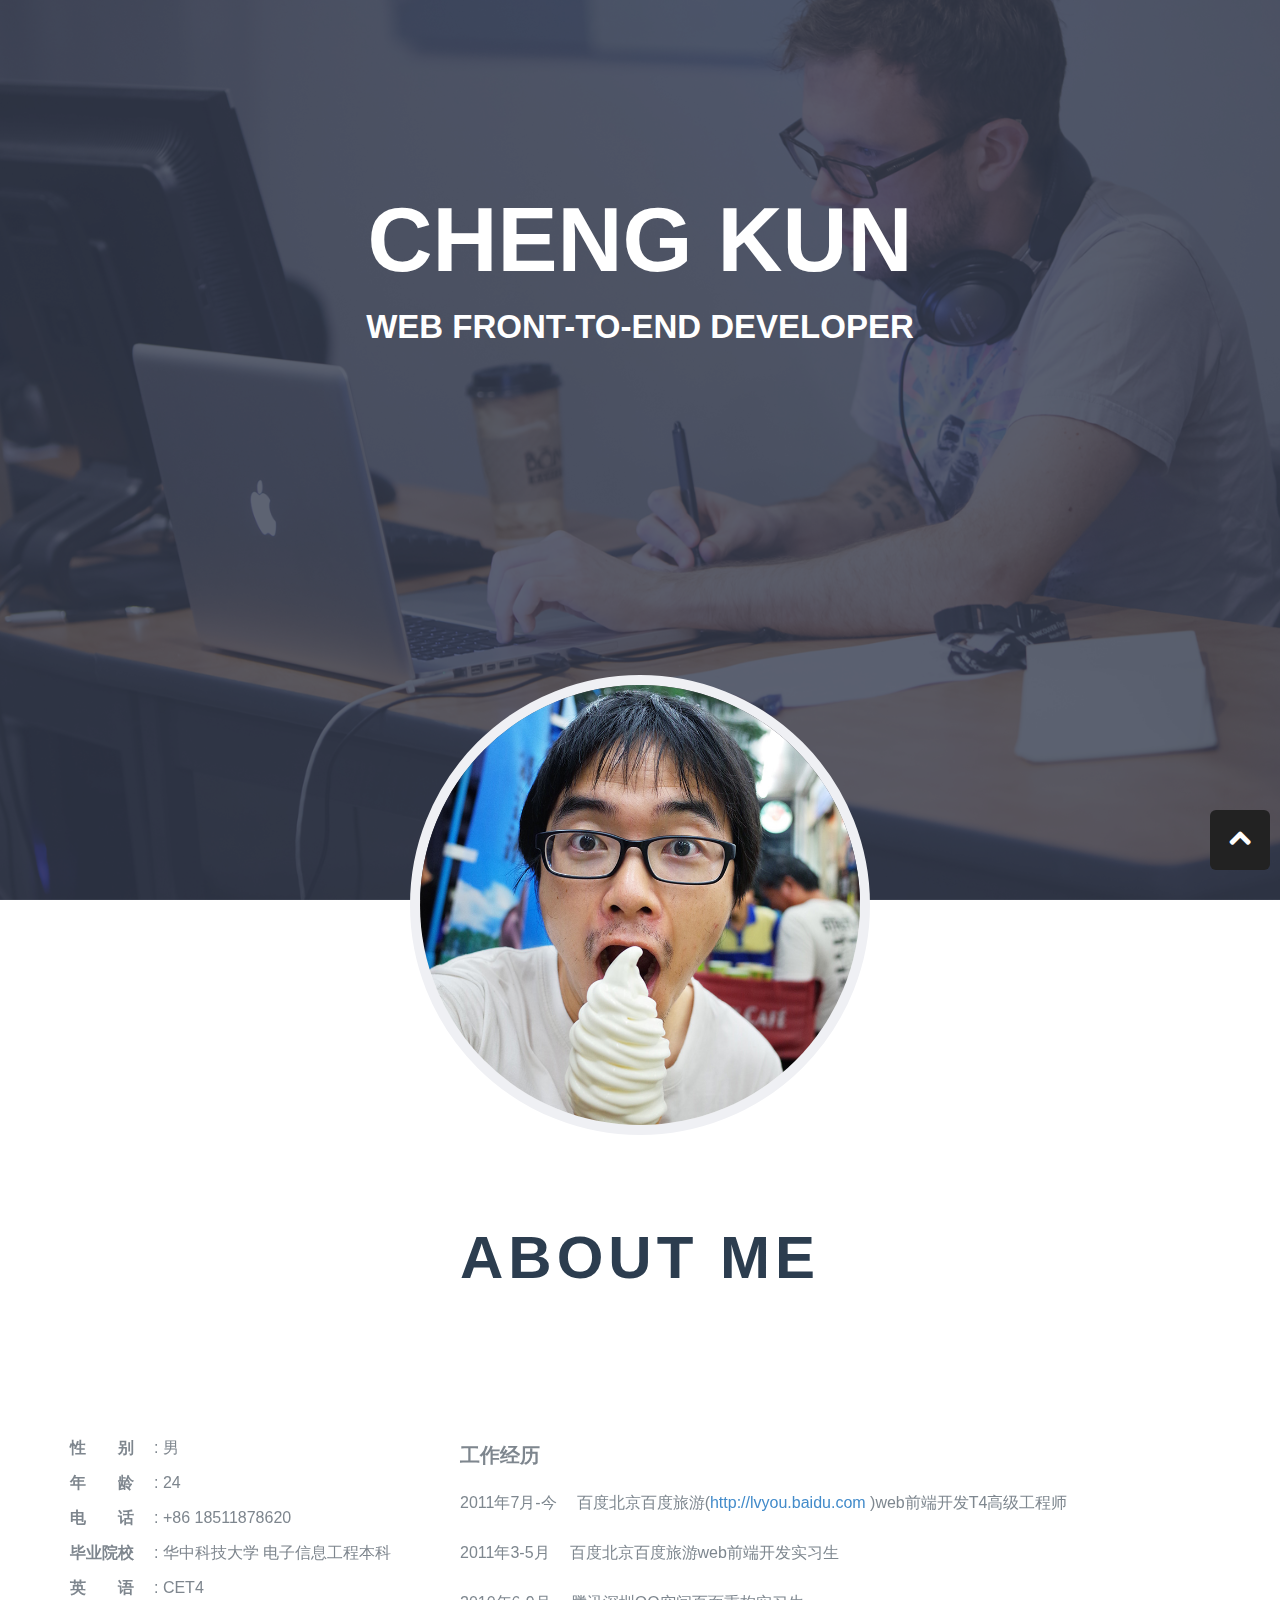
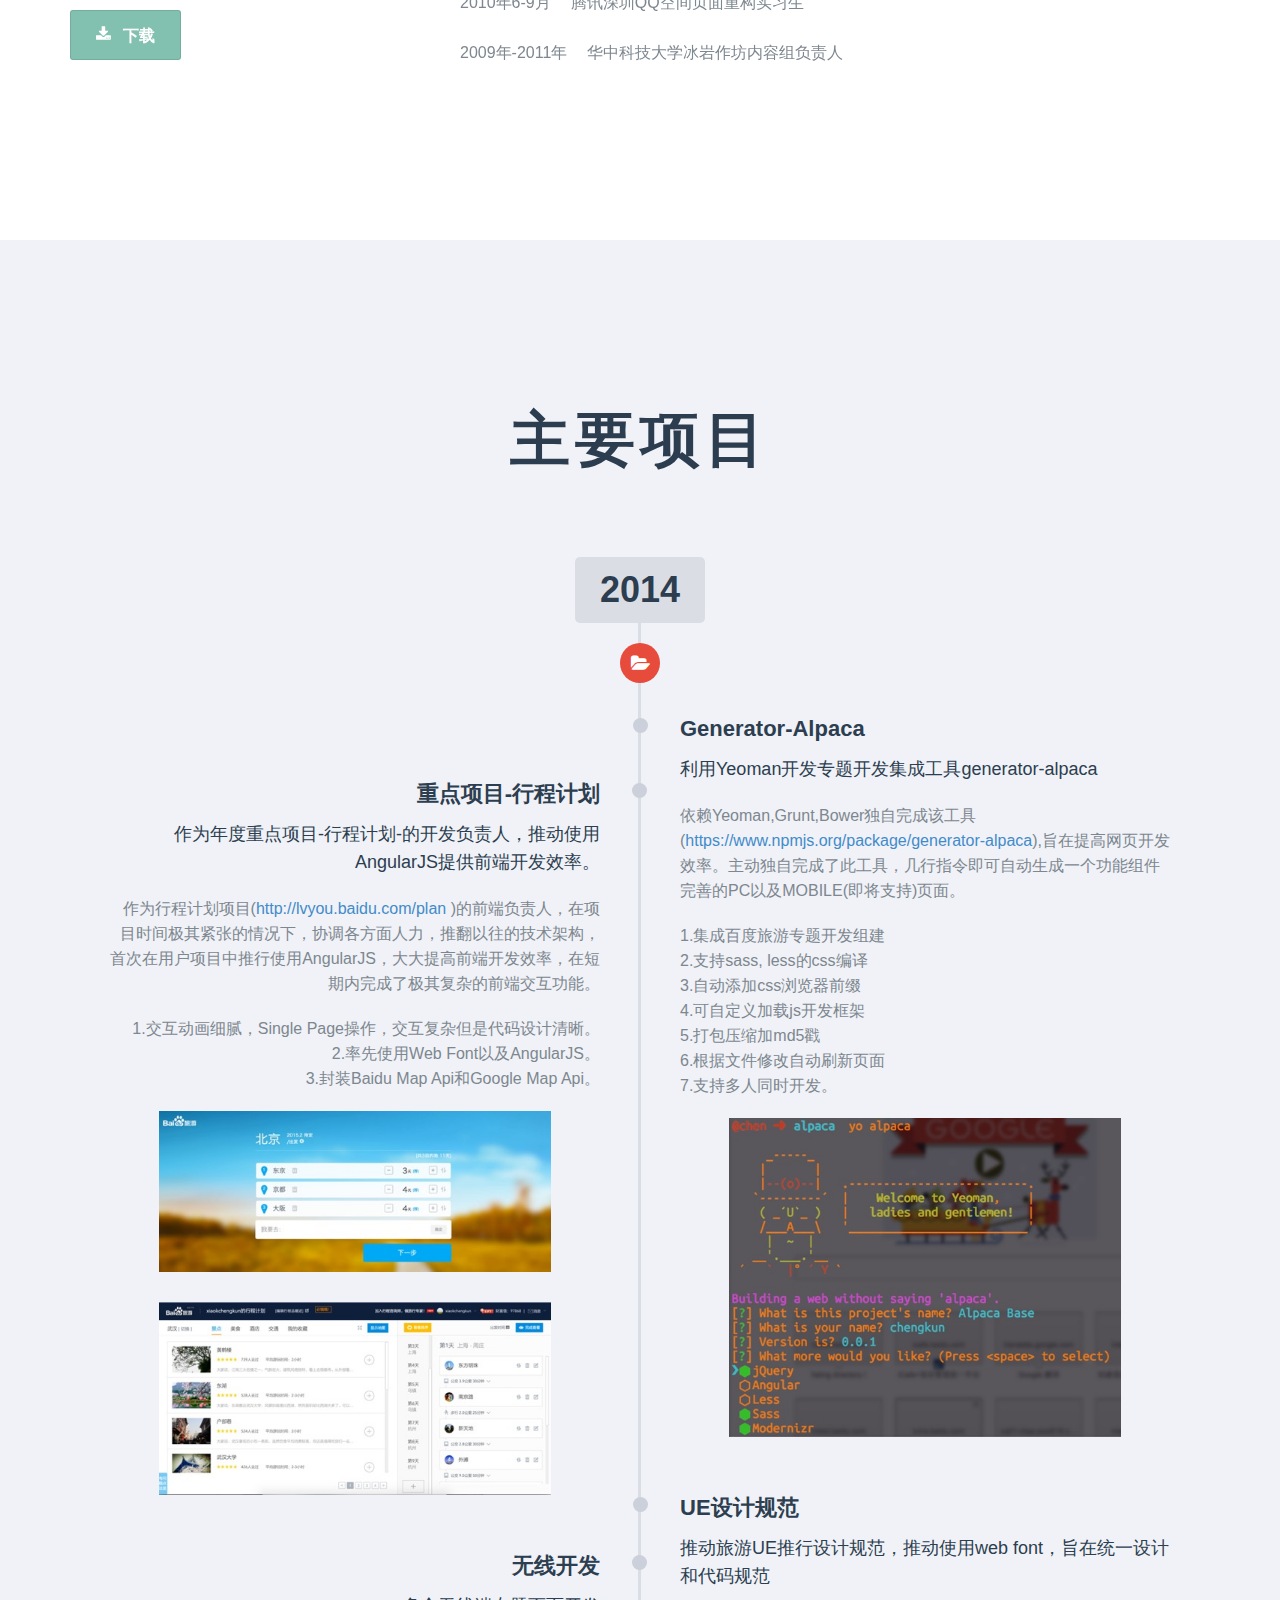
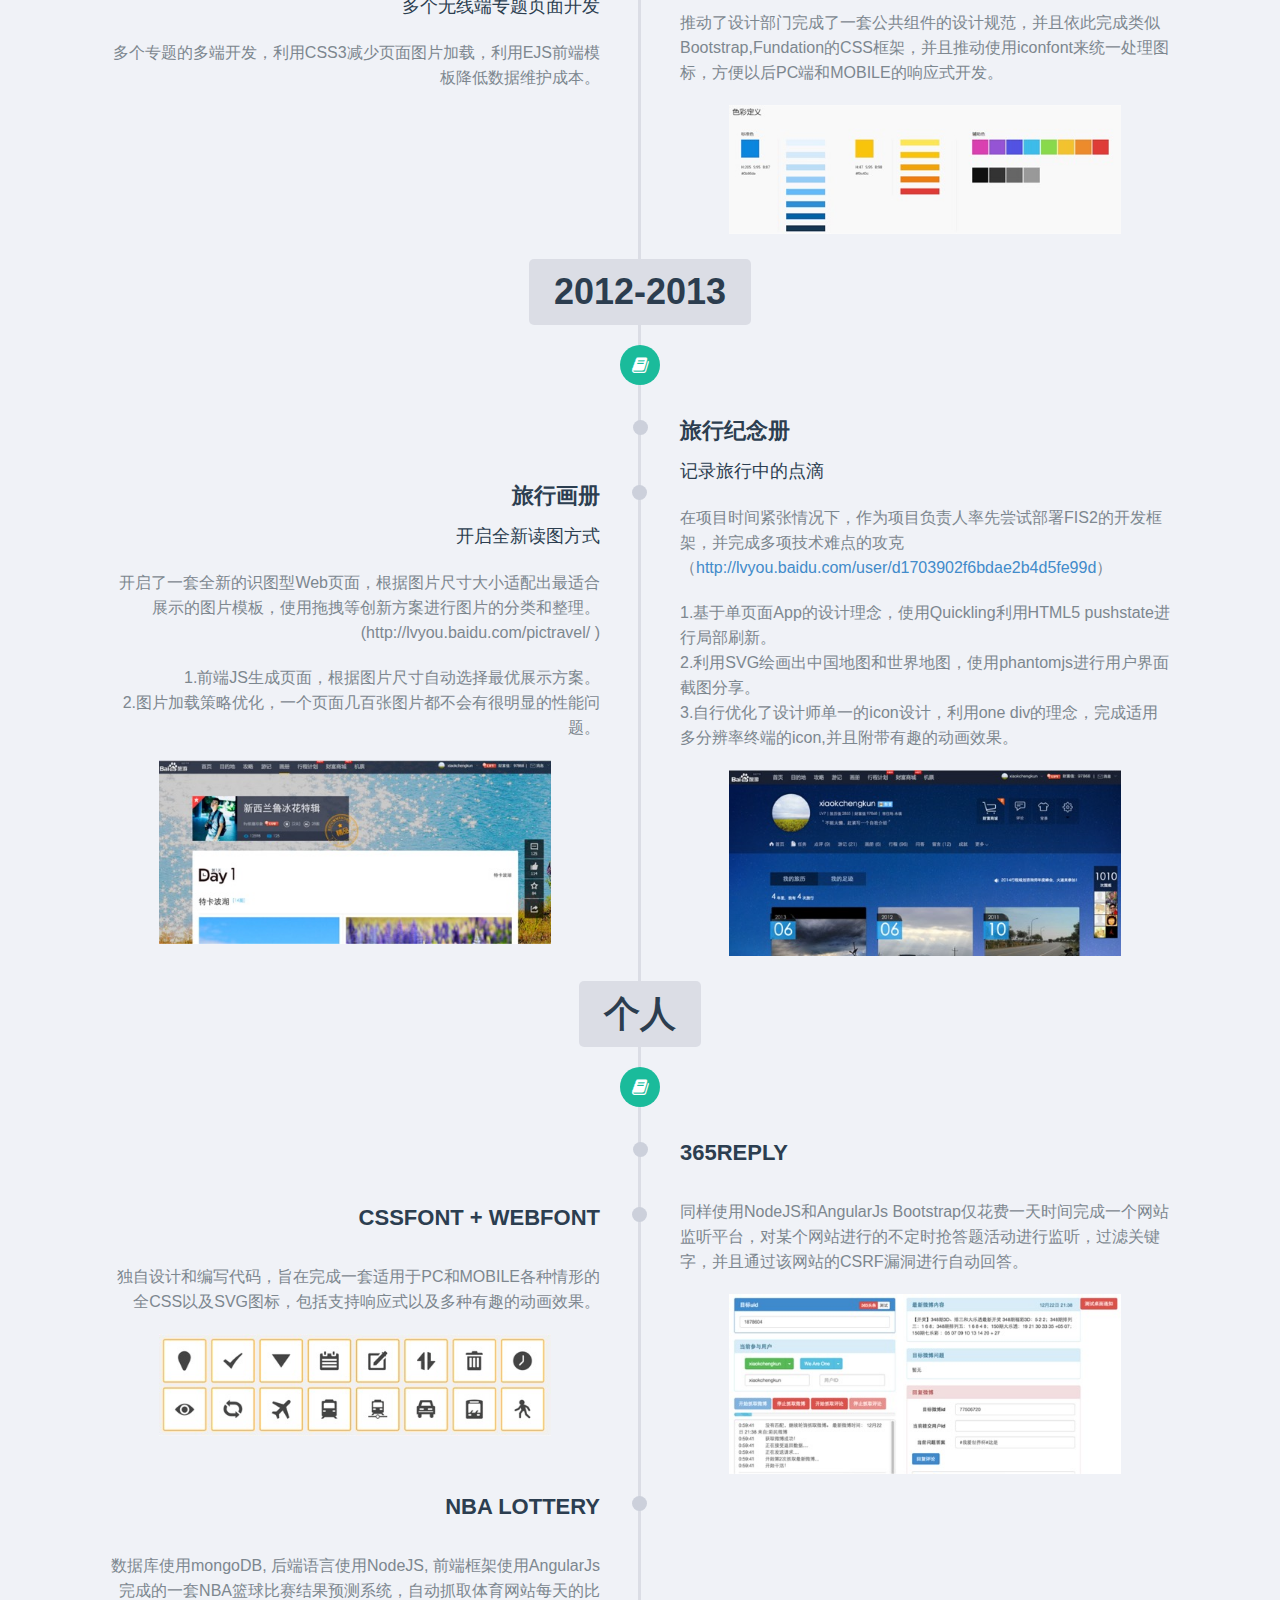
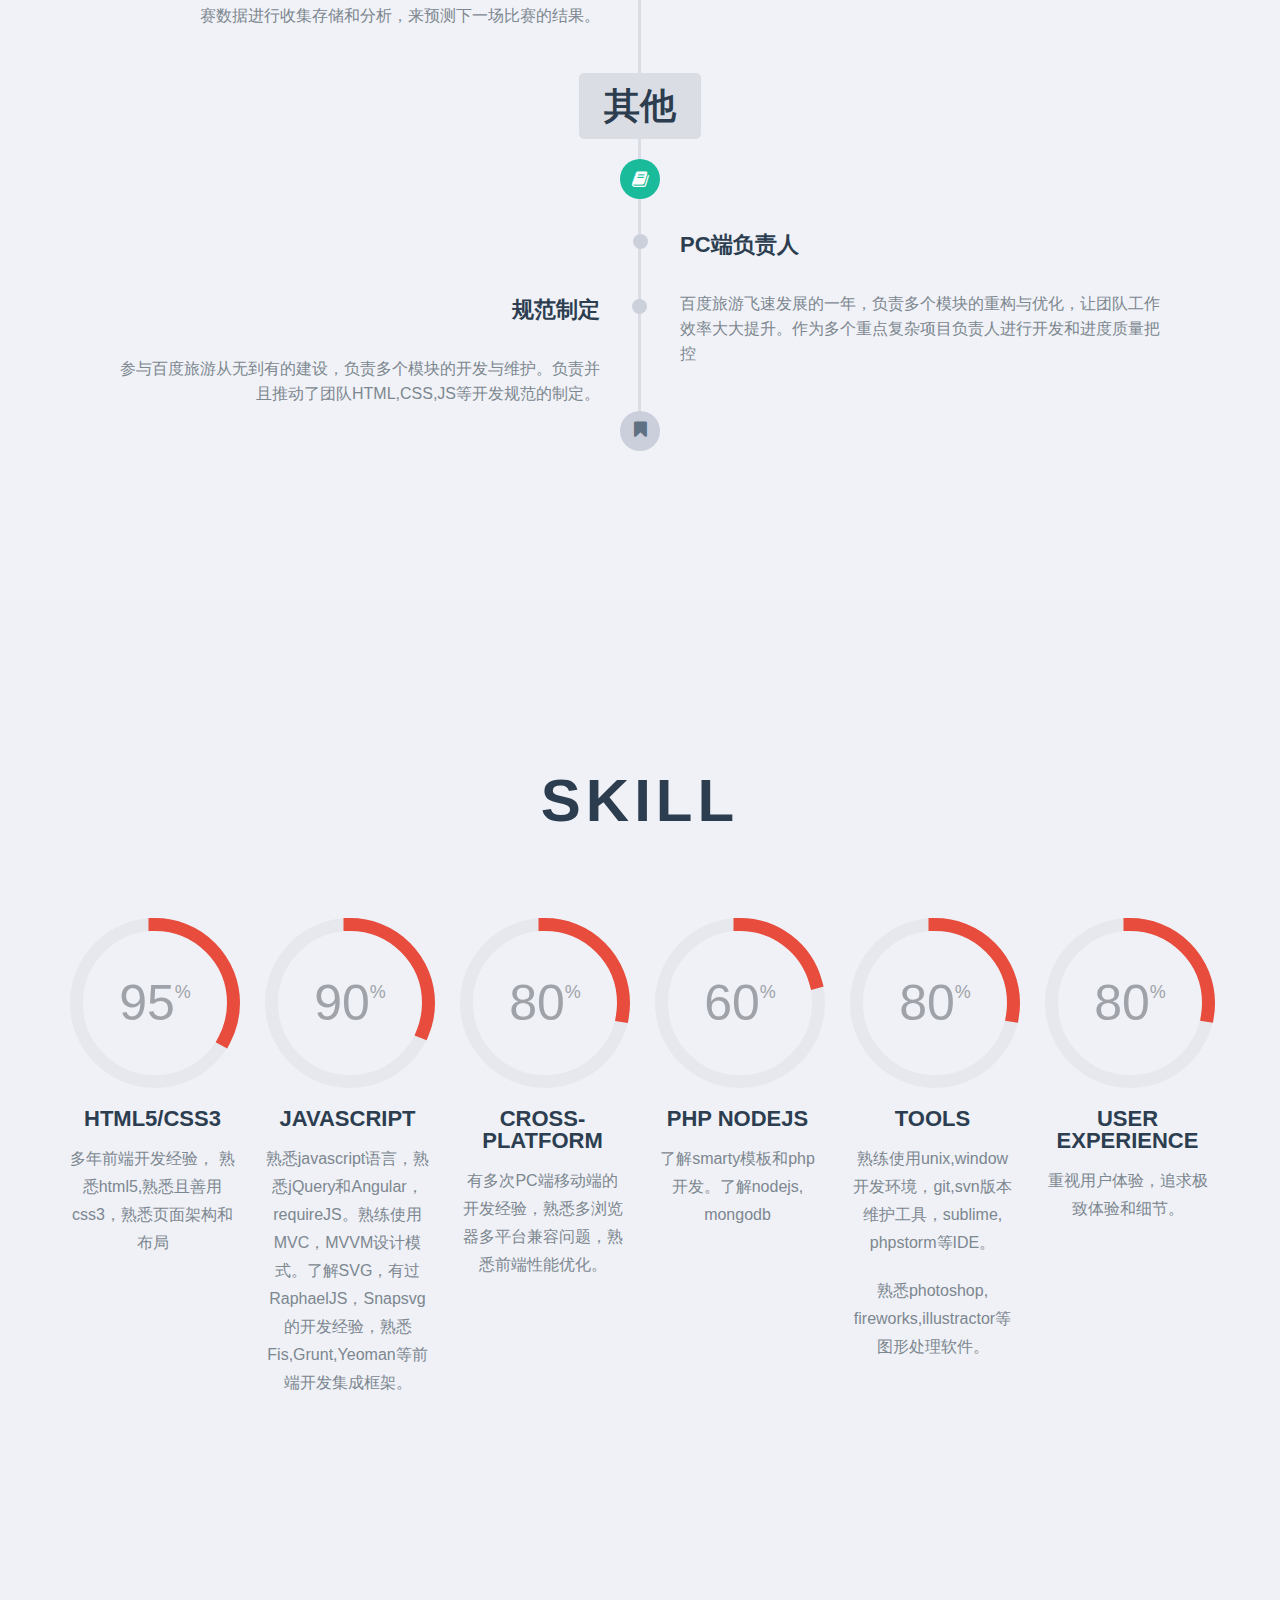
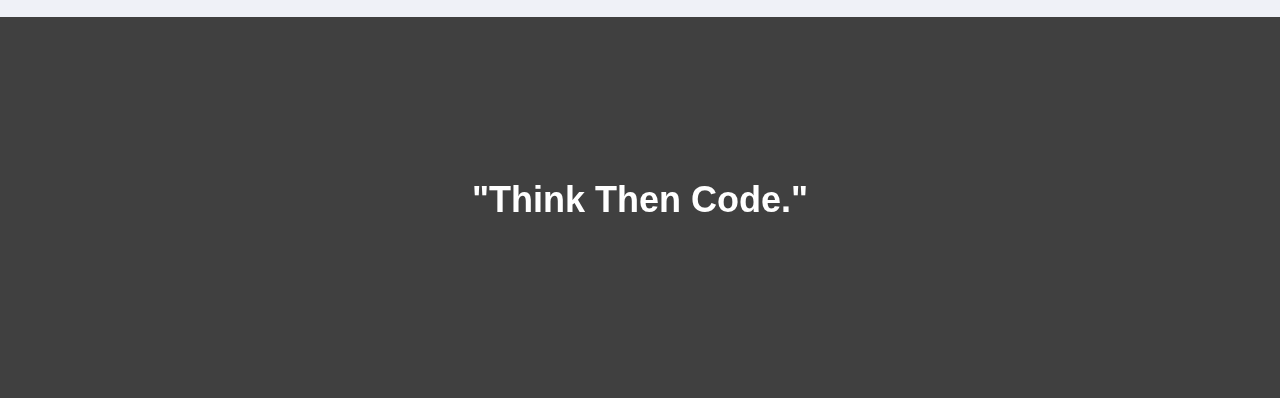
==== en.html @ c7d206ac "add big pic" ====
<!DOCTYPE html>
<html lang="en">
<head><meta http-equiv="Content-Type" content="text/html; charset=UTF-8">
<meta charset="utf-8">
<meta name="viewport" content="width=device-width, initial-scale=1.0">

<title>个人简历-WEB前端研发</title>

<!--style sheet-->
<link rel="stylesheet" media="screen" href="./asset/bootstrap.css">
<link rel="stylesheet" href="./asset/font-awesome.min.css">
<link rel="stylesheet" type="text/css" href="./asset/fontello.css">
<link rel="stylesheet" media="screen" href="./asset/styles.css">
<link rel="stylesheet" type="text/css" href="./asset/animate.css">
<link rel="stylesheet" type="text/css" href="./asset/owl.theme.css">
<link rel="stylesheet" type="text/css" href="./asset/responsive.css">
<link rel="stylesheet" type="text/css" href="./asset/style.css">

</head>
<body>
<!-- Preloader -->
	<div class="mask" style="display: none;">
		<div class="loader-item fa fa-spin loader-color" style="display: none;">
		</div>
	</div>
<!-- Preloader end -->

<!-- header  -->
<nav id="header">
    <ul id="navs" class="navone" style="display: none;">
    </ul><!-- navigation end -->

	<a id="open-nav" class="fa fa-bars nav-half" style="display: none;"><span class="nav-menu" style="display: none;">Menu</span>
	   	<i></i>
	</a>
</nav>
<!-- header end -->

<!-- Section : Home -->
  	<section id="home" class="home-parallax">
  		<div class="home-overlay">
			<div class="container">
				<div class="col-md-12">

					<div class="info">
						<h2>CHENG KUN</h2>
						<h3>WEB FRONT-TO-END DEVELOPER</h3>
					</div>

					<!-- <ul class="social">
				         <li><a class="instagram" href="http://instagram.com/xiaokkk"></a></li>
				    </ul> -->
				</div><!-- end .col-md-12 -->
			</div><!-- end .cotainer -->

	        <div class="avatar-section">
	            <img src="./asset/img/pro_pic.jpg" class="img-responsive" alt="">
	        </div><!-- end .avatar-section -->
		</div><!-- end .home-overlay -->
	</section>
<!-- Section : Home end -->

<!-- Section : About -->
	<section id="about" class="section about-style1">
		<div class="container">
			<div class="section-title">
				<h2>About me</h2>
				<span class="border"></span>
				<p>

				</p>
			</div><!-- end .section-title -->


			<div class="row">
				<div class="col-md-4">
					<div class="about-info">
						<div class="info-title">
							<p>性&emsp;&emsp;别</p>
							<p>年&emsp;&emsp;龄</p>
							<p>电&emsp;&emsp;话</p>
							<p>毕业院校</p>
							<p>英&emsp;&emsp;语</p>
						</div> <!-- end .info-title -->
						<div class="info-details">
							<p>: 男</p>
							<p>: 24</p>
							<p>: +86 18511878620</p>
							<p>: 华中科技大学 电子信息工程本科</p>
							<p>: CET4</p>
						</div><!-- end .info-details -->
						<a style="background:#82C0AF;" href="./download/chengkun_zh.pdf" class="mt-button large btn"><i class="fa-download"></i><span>下载</span></a>
					</div> <!-- end .about-info -->
				</div> <!-- end .col-md-4 -->
				<div class="col-md-8">
					<div class="about-extra">
						<h4>工作经历</h4>
						<div class="about-extra-icon">
							<p><label>2011年7月-今</label>百度北京百度旅游(<a target="_blank" href="http://lvyou.baidu.com">http://lvyou.baidu.com</a> )web前端开发T4高级工程师</p>
							<p><label>2011年3-5月 </label>百度北京百度旅游web前端开发实习生</p>
							<p><label>2010年6-9月</label>腾讯深圳QQ空间页面重构实习生</p>
							<p><label>2009年-2011年</label>华中科技大学冰岩作坊内容组负责人</p>
						</div> <!-- end .about-extra-icon -->
					</div><!-- end .about-extra -->
				</div><!-- end .col-md-8 -->
			</div><!-- end .col-md-row -->

		</div><!-- end .container -->
	</section>
<!-- Section : About end -->

<!-- Section : Resume -->
	<section id="resume" class="section">
		<div class="container">
			<div class="section-title">
				<h2>主要项目</h2>
				<span class="border"></span>
			</div><!-- end .section-title -->

			<div class="row">
				<div class="col-md-12">
					<div class="timeline">

					<!-- Experience Timeline -->
						<div class="timeline-category exp-category">
							<a class="large bt-timeline" id="">2014</a>
							<div class="timeline-category-icon" id="">
								<div class="iconspace"><i class="fa-folder-open"></i></div>
							</div> <!-- /.timeline-category-icon end -->
						</div> <!-- /.timeline-category end -->
						<div class="col-md-6 timeline-post-left">
							<div class="timeline-post">
								<div class="timeline-post-content-holder">
									<div class="timeline-post-icon"></div>
									<div class="timeline-post-title">
										<h4>重点项目-行程计划</h4>
									</div>
									<div class="timeline-post-subtitle">
										<p>作为年度重点项目-行程计划-的开发负责人，推动使用AngularJS提供前端开发效率。</p>
									</div>
									<div class="timeline-post-content">
										<p>作为行程计划项目(<a target="_blank" href="http://lvyou.baidu.com/plan">http://lvyou.baidu.com/plan</a> )的前端负责人，在项目时间极其紧张的情况下，协调各方面人力，推翻以往的技术架构，首次在用户项目中推行使用AngularJS，大大提高前端开发效率，在短期内完成了极其复杂的前端交互功能。</p>
										<p>
											1.交互动画细腻，Single Page操作，交互复杂但是代码设计清晰。<br>
											2.率先使用Web Font以及AngularJS。<br>
											3.封装Baidu Map Api和Google Map Api。<br>
										</p>
									</div>
									<div class="timeline-post-img">
										<img src="./asset/img/plan1.png" alt="">
									</div>
									<div class="timeline-post-img">
										<img src="./asset/img/plan2.png" alt="">
									</div>
								</div>
							</div>

							<div class="timeline-post">
								<div class="timeline-post-content-holder">
									<div class="timeline-post-icon"></div>
									<div class="timeline-post-title">
										<h4>无线开发</h4>
									</div>
									<div class="timeline-post-subtitle">
										<p>多个无线端专题页面开发</p>
									</div>
									<div class="timeline-post-content">
										<p>多个专题的多端开发，利用CSS3减少页面图片加载，利用EJS前端模板降低数据维护成本。</p>
									</div>
								</div> <!-- /.timeline-post-content-holder end -->
							</div>
						</div> <!-- /.timeline-post-left end -->
						<div class="col-md-6 timeline-post-right">
							<div class="timeline-post">
								<div class="timeline-post-content-holder">
									<div class="timeline-post-icon"></div>
									<div class="timeline-post-title">
										<h4>Generator-Alpaca</h4>
									</div>
									<div class="timeline-post-subtitle">
										<p>利用Yeoman开发专题开发集成工具generator-alpaca</p>
									</div>
									<div class="timeline-post-content">
										<p>依赖Yeoman,Grunt,Bower独自完成该工具(<a target="_blank" href="https://www.npmjs.org/package/generator-alpaca">https://www.npmjs.org/package/generator-alpaca</a>),旨在提高网页开发效率。主动独自完成了此工具，几行指令即可自动生成一个功能组件完善的PC以及MOBILE(即将支持)页面。</p>
										<p>1.集成百度旅游专题开发组建<br>
										2.支持sass, less的css编译 <br>
										3.自动添加css浏览器前缀 <br>
										4.可自定义加载js开发框架 <br>
										5.打包压缩加md5戳 <br>
										6.根据文件修改自动刷新页面 <br>
										7.支持多人同时开发。</p>
									</div>
									<div class="timeline-post-img">
										<img src="./asset/img/alpaca.jpg" alt="">
									</div>
								</div>
							</div>

							<div class="timeline-post">
								<div class="timeline-post-content-holder">
									<div class="timeline-post-icon"></div>
									<div class="timeline-post-title">
										<h4>UE设计规范</h4>
									</div>
									<div class="timeline-post-subtitle">
										<p>推动旅游UE推行设计规范，推动使用web font，旨在统一设计和代码规范</p>
									</div>
									<div class="timeline-post-content">
										<p>推动了设计部门完成了一套公共组件的设计规范，并且依此完成类似Bootstrap,Fundation的CSS框架，并且推动使用iconfont来统一处理图标，方便以后PC端和MOBILE的响应式开发。</p>
									</div>
									<div class="timeline-post-img">
										<img src="./asset/img/ue.png" alt="">
									</div>
								</div>
							</div>
						</div> <!-- /.timeline-post-right end -->

					<!-- Experience Timeline  end -->

					<!-- Education Timeline -->
						<div class="timeline-category edu-cagegory">
							<a class="large bt-timeline">2012-2013</a>
							<div class="timeline-category-icon">
								<div class="iconspace"><i class="fa-book"></i></div>
							</div> <!-- /.timeline-category-icon end -->
						</div> <!-- /.timeline-category end -->
						<div class="col-md-6 timeline-post-left">
							<div class="timeline-post">
								<div class="timeline-post-content-holder">
									<div class="timeline-post-icon"></div>
									<div class="timeline-post-title">
										<h4>旅行画册</h4>
									</div>
									<div class="timeline-post-subtitle">
										<p>开启全新读图方式</p>
									</div>
									<div class="timeline-post-content">
										<p>开启了一套全新的识图型Web页面，根据图片尺寸大小适配出最适合展示的图片模板，使用拖拽等创新方案进行图片的分类和整理。(http://lvyou.baidu.com/pictravel/ )</p>
										<p>
											1.前端JS生成页面，根据图片尺寸自动选择最优展示方案。<br>
											2.图片加载策略优化，一个页面几百张图片都不会有很明显的性能问题。
										</p>
									</div>
									<div class="timeline-post-img">
										<img src="./asset/img/pictravel.png" alt="">
									</div>
								</div> <!-- /.timeline-post-content-holder end -->
							</div> <!-- /.timeline-post end -->
						</div> <!-- /.timeline-post-left end -->
						<div class="col-md-6 timeline-post-right">
							<div class="timeline-post">
								<div class="timeline-post-content-holder">
									<div class="timeline-post-icon"></div>
									<div class="timeline-post-title">
										<h4>旅行纪念册</h4>
									</div>
									<div class="timeline-post-subtitle">
										<p>记录旅行中的点滴</p>
									</div>
									<div class="timeline-post-content">
										<p>在项目时间紧张情况下，作为项目负责人率先尝试部署FIS2的开发框架，并完成多项技术难点的攻克（<a target="_blank" href="http://lvyou.baidu.com/user/d1703902f6bdae2b4d5fe99d">http://lvyou.baidu.com/user/d1703902f6bdae2b4d5fe99d</a>）</p>
										<p>
											1.基于单页面App的设计理念，使用Quickling利用HTML5 pushstate进行局部刷新。<br>
											2.利用SVG绘画出中国地图和世界地图，使用phantomjs进行用户界面截图分享。<br>
											3.自行优化了设计师单一的icon设计，利用one div的理念，完成适用多分辨率终端的icon,并且附带有趣的动画效果。
										</p>
									</div>
									<div class="timeline-post-img">
										<img src="./asset/img/travel.png" alt="">
									</div>
								</div> <!-- /.timeline-post-content-holder end -->
							</div> <!-- /.timeline-post end -->

						</div> <!-- /.timeline-post-right end -->

						<div class="timeline-category edu-cagegory">
							<a class="large bt-timeline">个人</a>
							<div class="timeline-category-icon">
								<div class="iconspace"><i class="fa-book"></i></div>
							</div> <!-- /.timeline-category-icon end -->
						</div> <!-- /.timeline-category end -->
						<div class="col-md-6 timeline-post-left">
							<div class="timeline-post">
								<div class="timeline-post-content-holder">
									<div class="timeline-post-icon"></div>
									<div class="timeline-post-title">
										<h4>CSSFONT + WEBFONT</h4>
									</div>
									<div class="timeline-post-subtitle">
										<p></p>
									</div>
									<div class="timeline-post-content">
										<p>独自设计和编写代码，旨在完成一套适用于PC和MOBILE各种情形的全CSS以及SVG图标，包括支持响应式以及多种有趣的动画效果。</p>
									</div>
									<div class="timeline-post-img">
										<img src="./asset/img/icon.png" alt="">
									</div>
								</div> <!-- /.timeline-post-content-holder end -->
							</div> <!-- /.timeline-post end -->
							<div class="timeline-post">
								<div class="timeline-post-content-holder">
									<div class="timeline-post-icon"></div>
									<div class="timeline-post-title">
										<h4>NBA LOTTERY</h4>
									</div>
									<div class="timeline-post-subtitle">
										<p></p>
									</div>
									<div class="timeline-post-content">
										<p>数据库使用mongoDB, 后端语言使用NodeJS, 前端框架使用AngularJs完成的一套NBA篮球比赛结果预测系统，自动抓取体育网站每天的比赛数据进行收集存储和分析，来预测下一场比赛的结果。</p>
									</div>
								</div> <!-- /.timeline-post-content-holder end -->
							</div>
						</div> <!-- /.timeline-post-left end -->
						<div class="col-md-6 timeline-post-right">
							<div class="timeline-post">
								<div class="timeline-post-content-holder">
									<div class="timeline-post-icon"></div>
									<div class="timeline-post-title">
										<h4>365REPLY</h4>
									</div>
									<div class="timeline-post-subtitle">
										<p></p>
									</div>
									<div class="timeline-post-content">
										<p>同样使用NodeJS和AngularJs Bootstrap仅花费一天时间完成一个网站监听平台，对某个网站进行的不定时抢答题活动进行监听，过滤关键字，并且通过该网站的CSRF漏洞进行自动回答。</p>
									</div>
									<div class="timeline-post-img">
										<img src="./asset/img/365.png" alt="">
									</div>
								</div> <!-- /.timeline-post-content-holder end -->
							</div>
						</div> <!-- /.timeline-post-right end -->

						<div class="timeline-category edu-cagegory">
							<a class="large bt-timeline">其他</a>
							<div class="timeline-category-icon">
								<div class="iconspace"><i class="fa-book"></i></div>
							</div> <!-- /.timeline-category-icon end -->
						</div> <!-- /.timeline-category end -->
						<div class="col-md-6 timeline-post-left">
							<div class="timeline-post">
								<div class="timeline-post-content-holder">
									<div class="timeline-post-icon"></div>
									<div class="timeline-post-title">
										<h4>规范制定</h4>
									</div>
									<div class="timeline-post-subtitle">
										<p></p>
									</div>
									<div class="timeline-post-content">
										<p>参与百度旅游从无到有的建设，负责多个模块的开发与维护。负责并且推动了团队HTML,CSS,JS等开发规范的制定。</p>
									</div>
								</div> <!-- /.timeline-post-content-holder end -->
							</div> <!-- /.timeline-post end -->
						</div> <!-- /.timeline-post-left end -->
						<div class="col-md-6 timeline-post-right">
							<div class="timeline-post">
								<div class="timeline-post-content-holder">
									<div class="timeline-post-icon"></div>
									<div class="timeline-post-title">
										<h4>PC端负责人</h4>
									</div>
									<div class="timeline-post-subtitle">
										<p></p>
									</div>
									<div class="timeline-post-content">
										<p>百度旅游飞速发展的一年，负责多个模块的重构与优化，让团队工作效率大大提升。作为多个重点复杂项目负责人进行开发和进度质量把控</p>
									</div>
								</div> <!-- /.timeline-post-content-holder end -->
							</div>
						</div> <!-- /.timeline-post-right end -->

					<!-- Education Timeline -->

						<div class="timeline-end-icon"><span> <i class="fa-bookmark"></i></span></div>
					</div><!-- end .timeline -->
				</div><!-- end .col-md-12 -->

			</div><!-- end .row -->
		</div><!-- end .container -->
	</section>
<!-- Section : Resume end -->



<!-- Section : skills -->
	<section id="skills" class="section">
		<div class="container">

			<div class="section-title">
				<h2>Skill</h2>
				<span class="border"></span>
			</div><!-- end .section-title -->
			<div class="row">

				<div class="col-xs-12 col-sm-4 col-md-2 chart-padding">
					<div class="chart" data-percent="95"><p>95<sup>%</sup></p>
					<canvas height="340" width="340" style="height: 170px; width: 170px;"></canvas></div>
					<div class="skills-content">
						<h3>HTML5/CSS3</h3>
						<p>多年前端开发经验， 熟悉html5,熟悉且善用css3，熟悉页面架构和布局</p>
					</div><!-- end .skils-content -->
				</div><!-- end .col-xs-12 .col-sm-6 .col-md-3 .chart-padding -->

				<div class="col-xs-12 col-sm-4 col-md-2 chart-padding">
					<div class="chart" data-percent="90"><p>90<sup>%</sup></p><canvas height="340" width="340" style="height: 170px; width: 170px;"></canvas></div>
					<div class="skills-content">
						<h3>JAVASCRIPT</h3>
						<p>熟悉javascript语言，熟悉jQuery和Angular，requireJS。熟练使用MVC，MVVM设计模式。了解SVG，有过RaphaelJS，Snapsvg的开发经验，熟悉Fis,Grunt,Yeoman等前端开发集成框架。</p>
					</div><!-- end .skils-content -->
				</div><!-- end .col-xs-12 .col-sm-6 .col-md-3 .chart-padding -->

				<div class="col-xs-12 col-sm-4 col-md-2 chart-padding">
					<div class="chart" data-percent="80"><p>80<sup>%</sup></p><canvas height="340" width="340" style="height: 170px; width: 170px;"></canvas></div>
					<div class="skills-content">
						<h3>CROSS-PLATFORM</h3>
						<p>有多次PC端移动端的开发经验，熟悉多浏览器多平台兼容问题，熟悉前端性能优化。</p>
					</div><!-- end .skils-content -->
				</div><!-- end .col-xs-12 .col-sm-6 .col-md-3 .chart-padding -->

				<div class="col-xs-12 col-sm-4 col-md-2 chart-padding">
					<div class="chart" data-percent="60"><p>60<sup>%</sup></p><canvas height="340" width="340" style="height: 170px; width: 170px;"></canvas></div>
					<div class="skills-content">
						<h3>PHP NODEJS</h3>
						<p>了解smarty模板和php开发。了解nodejs, mongodb</p>
					</div><!-- end .skils-content -->
				</div><!-- end .col-xs-12 .col-sm-6 .col-md-3 .chart-padding -->

				<div class="col-xs-12 col-sm-4 col-md-2 chart-padding">
					<div class="chart" data-percent="80"><p>80<sup>%</sup></p><canvas height="340" width="340" style="height: 170px; width: 170px;"></canvas></div>
					<div class="skills-content">
						<h3>TOOLS</h3>
						<p>熟练使用unix,window开发环境，git,svn版本维护工具，sublime, phpstorm等IDE。</p>
						<p>熟悉photoshop, fireworks,illustractor等图形处理软件。</p>
					</div><!-- end .skils-content -->
				</div>

				<div class="col-xs-12 col-sm-4 col-md-2 chart-padding">
					<div class="chart" data-percent="80"><p>80<sup>%</sup></p><canvas height="340" width="340" style="height: 170px; width: 170px;"></canvas></div>
					<div class="skills-content">
						<h3>USER EXPERIENCE</h3>
						<p>重视用户体验，追求极致体验和细节。</p>
					</div><!-- end .skils-content -->
				</div>

			</div><!-- end .row -->

		</div><!-- end .container -->
	</section>
<!-- Section : skills end-->




<!--Parallax Section -->
  	<div id="qoutes" class="parallax" data-stellar-background-ratio="0.6" data-stellar-vertical-offset="20">
  		<div class="parallax-overlay-2">
  			<div class="container">
					<div class="col-md-12">
					    <h1>"Think Then Code."</h1>

					    <p></p>
  					</div><!-- end .col-md-12 -->
  			</div><!-- end .container -->
  		</div><!-- end .parallax-overlay-2 -->
 	</div>
<!-- Parallax Section End -->

<!-- Footer -->
			<footer>

			</footer>
<!-- Footer end -->

<!--JavaScript-->
<script type="text/javascript" src="./asset/jquery-1.11.1.min.js"></script>
<script type="text/javascript" src="./asset/jquery.easypiechart.min.js"></script>
<script type="text/javascript" src="./asset/jquery.nav-min.js"></script>
<script type="text/javascript" src="./asset/jquery.parallax-1.1.3-min.js"></script>
<script type="text/javascript" src="./asset/jquery.scrollTo-min.js"></script>
<script type="text/javascript" src="./asset/jquery.sticky-min.js"></script>
<script type="text/javascript" src="./asset/smooth-scroll-min.js"></script>
<script type="text/javascript" src="./asset/scripts.js"></script>
<script>

</script>
<!-- Scroll Top -->
  <a class="scroll-top" href="#" title="Scroll to top" style="display: block;"><i class="fa-chevron-up"></i></a>

</body></html>
---- asset/fontello.css ----
@font-face {
  font-family: 'fontello';
  src: url('../font/fontelloa549.eot?63284743');
  src: url('../font/fontelloa549.eot?63284743#iefix') format('embedded-opentype'),
       url('../font/fontelloa549.woff?63284743') format('woff'),
       url('../font/fontelloa549.ttf?63284743') format('truetype'),
       url('../font/fontelloa549.svg?63284743#fontello') format('svg');
  font-weight: normal;
  font-style: normal;
}
/* Chrome hack: SVG is rendered more smooth in Windozze. 100% magic, uncomment if you need it. */
/* Note, that will break hinting! In other OS-es font will be not as sharp as it could be */

@media screen and (-webkit-min-device-pixel-ratio:0) {
  @font-face {
    font-family: 'fontello';
    src: url('../font/fontelloa549.svg?63284743#fontello') format('svg');
  }
}

 
 [class^="icon-"]:before, [class*=" icon-"]:before {
  font-family: "fontello";
  font-style: normal;
  font-weight: normal;
  speak: none;
 
  display: inline-block;
  text-decoration: inherit;
  width: 1em;
  margin-right: .2em;
  text-align: center;
  /* opacity: .8; */
 
  /* For safety - reset parent styles, that can break glyph codes*/
  font-variant: normal;
  text-transform: none;
     
  /* fix buttons height, for twitter bootstrap */
  line-height: 1em;
 
  /* Animation center compensation - margins should be symmetric */
  /* remove if not needed */
  margin-left: .2em;
 
  /* you can be more comfortable with increased icons size */
  /* font-size: 120%; */
 
  /* Uncomment for 3D effect */
  /* text-shadow: 1px 1px 1px rgba(127, 127, 127, 0.3); */
}
 
.icon-picture:before { content: '\e869'; } /* '' */
.icon-paper-plane-1:before { content: '\e8dc'; } /* '' */
.icon-info:before { content: '\e86b'; } /* '' */
.icon-home:before { content: '\e8e3'; } /* '' */
.icon-link:before { content: '\e86c'; } /* '' */
.icon-attach:before { content: '\e86d'; } /* '' */
.icon-pin:before { content: '\e86e'; } /* '' */
.icon-tag:before { content: '\e86f'; } /* '' */
.icon-tag-empty:before { content: '\e870'; } /* '' */
.icon-quote-left:before { content: '\e871'; } /* '' */
.icon-quote-right:before { content: '\e872'; } /* '' */
.icon-pencil:before { content: '\e873'; } /* '' */
.icon-pencil-neg:before { content: '\e874'; } /* '' */
.icon-comment:before { content: '\e875'; } /* '' */
.icon-comment-inv:before { content: '\e876'; } /* '' */
.icon-comment-alt:before { content: '\e877'; } /* '' */
.icon-comment-inv-alt:before { content: '\e878'; } /* '' */
.icon-comment-alt2:before { content: '\e879'; } /* '' */
.icon-comment-inv-alt2:before { content: '\e87a'; } /* '' */
.icon-chat:before { content: '\e87b'; } /* '' */
.icon-chat-inv:before { content: '\e87c'; } /* '' */
.icon-location:before { content: '\e87d'; } /* '' */
.icon-location-inv:before { content: '\e87e'; } /* '' */
.icon-location-alt:before { content: '\e87f'; } /* '' */
.icon-compass:before { content: '\e880'; } /* '' */
.icon-doc:before { content: '\e881'; } /* '' */
.icon-doc-inv:before { content: '\e882'; } /* '' */
.icon-doc-alt:before { content: '\e883'; } /* '' */
.icon-doc-inv-alt:before { content: '\e884'; } /* '' */
.icon-book-open:before { content: '\e885'; } /* '' */
.icon-cog:before { content: '\e886'; } /* '' */
.icon-share:before { content: '\e887'; } /* '' */
.icon-mic:before { content: '\e888'; } /* '' */
.icon-headphones:before { content: '\e889'; } /* '' */
.icon-clock:before { content: '\e88a'; } /* '' */
.icon-lamp:before { content: '\e88b'; } /* '' */
.icon-resize-full:before { content: '\e88c'; } /* '' */
.icon-resize-full-alt:before { content: '\e88d'; } /* '' */
.icon-resize-small:before { content: '\e88e'; } /* '' */
.icon-resize-small-alt:before { content: '\e88f'; } /* '' */
.icon-play:before { content: '\e890'; } /* '' */
.icon-play-circle2:before { content: '\e891'; } /* '' */
.icon-stop:before { content: '\e892'; } /* '' */
.icon-pause:before { content: '\e893'; } /* '' */
.icon-award:before { content: '\e894'; } /* '' */
.icon-award-empty:before { content: '\e895'; } /* '' */
.icon-mobile:before { content: '\e896'; } /* '' */
.icon-cd:before { content: '\e897'; } /* '' */
.icon-equalizer:before { content: '\e898'; } /* '' */
.icon-aperture:before { content: '\e899'; } /* '' */
.icon-aperture-alt:before { content: '\e89a'; } /* '' */
.icon-book:before { content: '\e89b'; } /* '' */
.icon-book-alt:before { content: '\e89c'; } /* '' */
.icon-brush:before { content: '\e89d'; } /* '' */
.icon-brush-alt:before { content: '\e89e'; } /* '' */
.icon-layers:before { content: '\e89f'; } /* '' */
.icon-layers-alt:before { content: '\e8a0'; } /* '' */
.icon-flash:before { content: '\e8a1'; } /* '' */
.icon-chart-bar:before { content: '\e8a2'; } /* '' */
.icon-chart-pie:before { content: '\e8a3'; } /* '' */
.icon-key:before { content: '\e8a4'; } /* '' */
.icon-key-inv:before { content: '\e8a5'; } /* '' */
.icon-hash:before { content: '\e8a6'; } /* '' */
.icon-at:before { content: '\e8a7'; } /* '' */
.icon-pilcrow:before { content: '\e8a8'; } /* '' */
.icon-doc-1:before { content: '\e8aa'; } /* '' */
.icon-article-alt:before { content: '\e8a9'; } /* '' */
.icon-volume-off:before { content: '\e8dd'; } /* '' */
.icon-volume-down:before { content: '\e8de'; } /* '' */
.icon-volume-up:before { content: '\e8df'; } /* '' */
.icon-award-1:before { content: '\e8ab'; } /* '' */
.icon-tablet:before { content: '\e8ac'; } /* '' */
.icon-cd-1:before { content: '\e8ad'; } /* '' */
.icon-book-1:before { content: '\e8ae'; } /* '' */
.icon-easel:before { content: '\e8af'; } /* '' */
.icon-globe:before { content: '\e8b0'; } /* '' */
.icon-dollar:before { content: '\e8b1'; } /* '' */
.icon-camera-1:before { content: '\e8b3'; } /* '' */
.icon-home-1:before { content: '\e8e4'; } /* '' */
.icon-left-open:before { content: '\e8e1'; } /* '' */
.icon-right-open:before { content: '\e8e2'; } /* '' */
.icon-trophy:before { content: '\e8b4'; } /* '' */
.icon-flash-1:before { content: '\e8b5'; } /* '' */
.icon-cloud:before { content: '\e8b2'; } /* '' */
.icon-paper-plane:before { content: '\e8b6'; } /* '' */
.icon-fontsize:before { content: '\e8b7'; } /* '' */
.icon-color-adjust:before { content: '\e8b8'; } /* '' */
.icon-vector-pencil:before { content: '\e8b9'; } /* '' */
.icon-spread:before { content: '\e8ba'; } /* '' */
.icon-art-gallery:before { content: '\e8bb'; } /* '' */
.icon-bicycle:before { content: '\e8bc'; } /* '' */
.icon-cafe:before { content: '\e8bd'; } /* '' */
.icon-college:before { content: '\e8be'; } /* '' */
.icon-embassy:before { content: '\e8bf'; } /* '' */
.icon-fast-food:before { content: '\e8c0'; } /* '' */
.icon-duckduckgo:before { content: '\e866'; } /* '' */
.icon-aim:before { content: '\e865'; } /* '' */
.icon-delicious:before { content: '\e818'; } /* '' */
.icon-paypal:before { content: '\e864'; } /* '' */
.icon-flattr:before { content: '\e863'; } /* '' */
.icon-android:before { content: '\e862'; } /* '' */
.icon-eventful:before { content: '\e861'; } /* '' */
.icon-smashmag:before { content: '\e860'; } /* '' */
.icon-gplus:before { content: '\e803'; } /* '' */
.icon-wikipedia:before { content: '\e85f'; } /* '' */
.icon-lanyrd:before { content: '\e85e'; } /* '' */
.icon-calendar:before { content: '\e85d'; } /* '' */
.icon-stumbleupon:before { content: '\e855'; } /* '' */
.icon-fivehundredpx:before { content: '\e856'; } /* '' */
.icon-pinterest:before { content: '\e804'; } /* '' */
.icon-bitcoin:before { content: '\e857'; } /* '' */
.icon-w3c:before { content: '\e858'; } /* '' */
.icon-foursquare:before { content: '\e80e'; } /* '' */
.icon-html5:before { content: '\e859'; } /* '' */
.icon-ie:before { content: '\e85a'; } /* '' */
.icon-camera:before { content: '\e86a'; } /* '' */
.icon-grooveshark:before { content: '\e819'; } /* '' */
.icon-ninetyninedesigns:before { content: '\e85c'; } /* '' */
.icon-forrst:before { content: '\e80d'; } /* '' */
.icon-digg:before { content: '\e807'; } /* '' */
.icon-spotify:before { content: '\e854'; } /* '' */
.icon-reddit:before { content: '\e853'; } /* '' */
.icon-guest:before { content: '\e852'; } /* '' */
.icon-gowalla:before { content: '\e851'; } /* '' */
.icon-appstore:before { content: '\e850'; } /* '' */
.icon-blogger:before { content: '\e80f'; } /* '' */
.icon-cc:before { content: '\e84f'; } /* '' */
.icon-dribbble:before { content: '\e806'; } /* '' */
.icon-evernote:before { content: '\e84e'; } /* '' */
.icon-flickr:before { content: '\e810'; } /* '' */
.icon-google:before { content: '\e84d'; } /* '' */
.icon-viadeo:before { content: '\e846'; } /* '' */
.icon-instapaper:before { content: '\e847'; } /* '' */
.icon-weibo:before { content: '\e811'; } /* '' */
.icon-klout:before { content: '\e84a'; } /* '' */
.icon-linkedin:before { content: '\e802'; } /* '' */
.icon-meetup:before { content: '\e848'; } /* '' */
.icon-vk:before { content: '\e849'; } /* '' */
.icon-plancast:before { content: '\e84b'; } /* '' */
.icon-disqus:before { content: '\e84c'; } /* '' */
.icon-rss:before { content: '\e80b'; } /* '' */
.icon-skype:before { content: '\e812'; } /* '' */
.icon-twitter:before { content: '\e801'; } /* '' */
.icon-youtube:before { content: '\e813'; } /* '' */
.icon-vimeo:before { content: '\e80c'; } /* '' */
.icon-windows:before { content: '\e845'; } /* '' */
.icon-xing:before { content: '\e809'; } /* '' */
.icon-yahoo:before { content: '\e844'; } /* '' */
.icon-chrome:before { content: '\e843'; } /* '' */
.icon-email:before { content: '\e842'; } /* '' */
.icon-macstore:before { content: '\e841'; } /* '' */
.icon-myspace:before { content: '\e840'; } /* '' */
.icon-podcast:before { content: '\e83f'; } /* '' */
.icon-amazon:before { content: '\e83e'; } /* '' */
.icon-steam:before { content: '\e83d'; } /* '' */
.icon-cloudapp:before { content: '\e83c'; } /* '' */
.icon-dropbox:before { content: '\e83b'; } /* '' */
.icon-ebay:before { content: '\e83a'; } /* '' */
.icon-facebook:before { content: '\e800'; } /* '' */
.icon-github:before { content: '\e839'; } /* '' */
.icon-github-circled:before { content: '\e805'; } /* '' */
.icon-googleplay:before { content: '\e838'; } /* '' */
.icon-itunes:before { content: '\e837'; } /* '' */
.icon-plurk:before { content: '\e836'; } /* '' */
.icon-songkick:before { content: '\e835'; } /* '' */
.icon-lastfm:before { content: '\e80a'; } /* '' */
.icon-gmail:before { content: '\e834'; } /* '' */
.icon-pinboard:before { content: '\e833'; } /* '' */
.icon-openid:before { content: '\e832'; } /* '' */
.icon-quora:before { content: '\e831'; } /* '' */
.icon-soundcloud:before { content: '\e814'; } /* '' */
.icon-tumblr:before { content: '\e815'; } /* '' */
.icon-eventasaurus:before { content: '\e830'; } /* '' */
.icon-wordpress:before { content: '\e816'; } /* '' */
.icon-yelp:before { content: '\e82f'; } /* '' */
.icon-intensedebate:before { content: '\e82e'; } /* '' */
.icon-eventbrite:before { content: '\e82d'; } /* '' */
.icon-scribd:before { content: '\e82c'; } /* '' */
.icon-posterous:before { content: '\e82b'; } /* '' */
.icon-stripe:before { content: '\e82a'; } /* '' */
.icon-opentable:before { content: '\e829'; } /* '' */
.icon-cart:before { content: '\e828'; } /* '' */
.icon-print:before { content: '\e827'; } /* '' */
.icon-angellist:before { content: '\e826'; } /* '' */
.icon-instagram:before { content: '\e808'; } /* '' */
.icon-dwolla:before { content: '\e825'; } /* '' */
.icon-appnet:before { content: '\e824'; } /* '' */
.icon-statusnet:before { content: '\e823'; } /* '' */
.icon-acrobat:before { content: '\e821'; } /* '' */
.icon-drupal:before { content: '\e822'; } /* '' */
.icon-buffer:before { content: '\e820'; } /* '' */
.icon-pocket:before { content: '\e81f'; } /* '' */
.icon-bitbucket:before { content: '\e81e'; } /* '' */
.icon-lego:before { content: '\e81d'; } /* '' */
.icon-login:before { content: '\e81c'; } /* '' */
.icon-stackoverflow:before { content: '\e817'; } /* '' */
.icon-hackernews:before { content: '\e81b'; } /* '' */
.icon-lkdto:before { content: '\e81a'; } /* '' */
.icon-jabber:before { content: '\e8c1'; } /* '' */
.icon-picasa:before { content: '\e8e0'; } /* '' */
.icon-instagram-1:before { content: '\e8c2'; } /* '' */
.icon-instagram-filled:before { content: '\e8c3'; } /* '' */
.icon-camera-2:before { content: '\e8c4'; } /* '' */
.icon-home-2:before { content: '\e8e5'; } /* '' */
.icon-phone:before { content: '\e8c5'; } /* '' */
.icon-cog-1:before { content: '\e8c6'; } /* '' */
.icon-lightbulb:before { content: '\e8c7'; } /* '' */
.icon-play-1:before { content: '\e8c8'; } /* '' */
.icon-play-circled:before { content: '\e8cb'; } /* '' */
.icon-play-circled2:before { content: '\e8cc'; } /* '' */
.icon-stop-1:before { content: '\e8ca'; } /* '' */
.icon-stop-circled:before { content: '\e8cd'; } /* '' */
.icon-pause-1:before { content: '\e8c9'; } /* '' */
.icon-pause-circled:before { content: '\e8ce'; } /* '' */
.icon-desktop:before { content: '\e8cf'; } /* '' */
.icon-laptop:before { content: '\e8d0'; } /* '' */
.icon-globe-1:before { content: '\e8d1'; } /* '' */
.icon-leaf:before { content: '\e8d2'; } /* '' */
.icon-qrcode:before { content: '\e8d3'; } /* '' */
.icon-book-2:before { content: '\e8d4'; } /* '' */
.icon-gauge:before { content: '\e8d5'; } /* '' */
.icon-address-book:before { content: '\e8d6'; } /* '' */
.icon-person:before { content: '\e8d7'; } /* '' */
.icon-adult:before { content: '\e8d8'; } /* '' */
.icon-child:before { content: '\e8d9'; } /* '' */
.icon-behance:before { content: '\e868'; } /* '' */
.icon-css:before { content: '\e8da'; } /* '' */
.icon-friendfeed:before { content: '\e867'; } /* '' */
.icon-slideshare:before { content: '\e8db'; } /* '' */
.icon-call:before { content: '\e85b'; } /* '' */
---- asset/styles.css ----
/* 1 - Imported Stylesheets
------------------------------------------------------------------------*/
@import url(metrofontpack.css);


/* 2 - General Styles
------------------------------------------------------------------------*/
html{
    overflow-y: scroll;
    overflow-x: hidden;
}
body {
    font-family: 'Avenir Next',Avenir,'Helvetica Neue',Helvetica,'Lantinghei SC','Hiragino Sans GB','Microsoft YaHei',STHeiti,'WenQuanYi Micro Hei',SimSun, 'Raleway', sans-serif;
    font-size: 16px;
    color: #7e878f;
    background-color: #FFFFFF;
    font-weight: 300;
}
a ,a:hover, a:focus{
    text-decoration: none;
    outline:none;
}
.clear { clear: both; }
.ui-tabs-hide { display: none; }
br.clear { margin: 0px; padding: 0px; }
hr{margin: 10px 0;}

h1, h2, h3, h4, h5, h6 {
    font-family: 'Raleway', Helvetica, Arial, sans-serif;
    padding-bottom: 5px;
    color: #373432;
    line-height: 1em;
    font-weight: bold;
 }
h1 a, h2 a, h3 a, h4 a, h5 a, h6 a { color: #111; }
/*
h1 { font-size: 30px; }
h2 { font-size: 24px; }
h3 { font-size: 22px; }
h4 { font-size: 18px; }
h5 { font-size: 16px; }
h6 { font-size: 14px; }
*/
p {
    padding-bottom: 10px;
    line-height: 25px;
}
strong { font-weight: bold; color: #1c1c1c; }
cite, em, i { font-style: italic; }
pre, code { font-family: Courier New, monospace; margin-bottom: 10px; }
ins { text-decoration: none; }
sup, sub { height: 0; line-height: 1; position: relative; vertical-align: baseline; }
sup { bottom: 0.8em; }
sub { top: 0.3em; }
dl { margin: 0 0 1.5em 0; }
dl dt { font-weight: bold; }
dd  { margin-left: 1.5em;}
blockquote  { margin: 1.5em; padding: 1em; color: #666666; background: #e6e6e6; font-style: italic; border: 1px solid #dcdcdc; }
    blockquote p { padding-bottom: 0px; }

input[type=text],input.text, input.title, textarea, select { background-color:#FFFFFF; border:1px solid #bbb; padding: 2px; color: #4e4e4e; }
input[type=text]:focus, input.text:focus, input.title:focus, textarea:focus, select:focus { border-color:#2D3940; color: #3e3e3e; }
input[type=text], input.text, input.title, textarea, select { margin:0.5em 0; }
textarea { padding: 4px; }

.clearfix:after { visibility: hidden; display: block; font-size: 0; content: " "; clear: both; height: 0; }
* html .clearfix             { zoom: 1; } /* IE6 */
*:first-child+html .clearfix { zoom: 1; } /* IE7 */
ul, ol{margin: 0px;}
a:focus{
    outline: none;
}
.left {
    float: left;
}
.right{
    float: right;
}
blockquote{
    background: none;
    border: none;
    font-style: normal;
}
blockquote p {
    font-size: 17.5px;
    font-weight: bold;
    line-height: 30px;
}
/**/


.row [class^="col-"]:last-child .work_process:before{
    display: none;
}
.work_process:before {
    font-family: FontAwesome;
    font-weight: normal;
    text-align: left;
    font-style: normal;
    display: inline-block;
    text-decoration: inherit;
}

.scroll-top {
    background: none repeat scroll 0 0 #222222;
    border-radius: 6px;
    -moz-border-radius: 6px;
    -webkit-border-radius: 6px;
    -o-border-radius: 6px;
    -ms-border-radius: 6px;
    bottom: 30px;
    color: #ffffff;
    display: none;
    font-size: 24px;
    height: 60px;
    line-height: 60px;
    position: fixed;
    right: 10px;
    text-align: center;
    width: 60px;
    z-index: 9999;
    outline: none;
}
/* 2.1 - Button Styles
------------------------------------------------------------------------*/
.btn{
    background-image: none;
    border-color: rgba(0, 0, 0, 0.1);
    box-shadow: none;
    color: #FFFFFF;
    text-shadow: none;
    font-weight: bold;
}

.btn:hover,.btn:focus{
    color: #FFFFFF;
}
.btn i {
    display: inline-block;
    margin-left: 0;
    margin-right: 12px;
}
a.mt-button {
    border-radius:3px;
    -moz-border-radius:3px;
    -webkit-border-radius:3px;
    -o-border-radius:3px;
    -ms-border-radius:3px;
    letter-spacing:0;
    text-transform:uppercase;
    display:inline-block;
}
a.hire-btn{
    background-color: #e74c3c;
    color: #FFFFFF;
    font-family: 'Raleway', Helvetica, Arial, sans-serif;
    font-size: 14px;
    font-weight: bold;
    padding: 17px 52px;
    margin-top: 60px;
}
a.hire-btn:hover{
    color: #FFFFFF;
}
.small {
    font-size:12px;
    line-height:14px;
    padding:5px 9px 7px 9px;
    line-height:12px;
}
.medium {
    font-size:14px;
    line-height:14px;
    padding:10px 15px;
    line-height:14px;
}
.large {
    font-size:16px;
    line-height:14px;
    padding:15px 25px;
    line-height:16px
}
.grey {
    color:#FFFFFF;
}
.grey:hover {
    color:#FFFFFF;
}
.color {
    color:#FFFFFF;
}
.color:hover {
    color:#FFFFFF;
}
.outline {
    background-color:none;
    color:#222222;
    line-height:10px!important;
}
.rounded {
    border-radius:50px!important;
}
/* 2.2 - Social Icons
------------------------------------------------------------------------*/
.social { padding:0; margin:2em 0; list-style:none; text-align: center; }
.social li { display:inline-block; padding:0; margin-bottom: 3px; }
.social li a {
    border-radius: 50%;
    border: 1px solid #FFFFFF;
    color: #FFFFFF;
    opacity: .6;
    background: transparent;
    display: block;
    font-family: 'fontello';
    font-size: 15px;
    height: 36px;
    width: 36px;
    line-height: 34px;
    margin: 0 0.1em 0.2em 0;
    padding: 0;
    text-align: center;
}

.social li a.facebook:before { content: '\e800'; }
.social li a.twitter:before { content: '\e801'; }
.social li a.flickr:before { content: '\e810'; }
.social li a.rss:before { content: '\e80b'; }
.social li a.dribble:before { content: '\e806'; }
.social li a.lastfm:before { content: '\e80a'; }
.social li a.linkedin:before { content: '\e802'; }
.social li a.vimeo:before { content: '\e80c'; }
.social li a.google:before { content: '\e84d'; }
.social li a.forrst:before { content: '\e80d'; }
.social li a.skype:before { content: '\e812'; }
.social li a.picassa:before { content: '\e8e0'; }
.social li a.youtube:before { content: '\e813'; }
.social li a.tumblr:before { content: '\e815'; }
.social li a.behance:before { content: '\e868'; }
.social li a.blogger:before { content: '\e80f'; }
.social li a.delicious:before { content: '\e80f'; }
.social li a.digg:before { content: '\e807'; }
.social li a.friendfeed:before { content: '\e867'; }
.social li a.github:before { content: '\e805'; }
.social li a.wordpress:before { content: '\e816'; }
.social li a.pinterest:before { content: '\e804'; }
.social li a.instagram:before { content: '\e80e'; }

/* social icon hovers */
.social li a.facebook:hover {
    background-color:#3c5fac;
    opacity: 1;
    border-color: #3c5fac;
}
.social li a.twitter:hover  {
    background-color:#5ec3df;
    opacity: 1;
    border-color: #5ec3df;
}
.social li a.flickr:hover  {
    background-color:#FF0084;
    opacity: 1;
    border-color: #FF0084;
}
.social li a.rss:hover  {
    background-color:#ff9900;
    opacity: 1;
    border-color: #ff9900;
}
.social li a.dribble:hover  {
    background-color:#EA4C89;
    opacity: 1;
    border-color: #EA4C89;
}
.social li a.lastfm:hover  {
    background-color:#D51007;
    opacity: 1;
    border-color: #D51007;
}
.social li a.linkedin:hover  {
    background-color:#2089b5;
    opacity: 1;
    border-color: #2089b5;
}
.social li a.vimeo:hover  {
    background-color:#0dadd6;
    opacity: 1;
    border-color: #0dadd6;
}
.social li a.google:hover  {
    background-color:#c63d2d;
    opacity: 1;
    border-color: #c63d2d;
}
.social li a.forrst:hover  {
    background-color:#5b9a68;
    opacity: 1;
    border-color: #5b9a68;
}
.social li a.skype:hover  {
    background-color:#00aff0;
    opacity: 1;
    border-color: #00aff0;
}
.social li a.picassa:hover  {
    background-color:#ffd34e;
    opacity: 1;
    border-color: #ffd34e;
}
.social li a.youtube:hover  {
    background-color:#c8312b;
    opacity: 1;
    border-color: #c8312b;
}
.social li a.pinterest:hover  {
    background-color:#cb2027;
    opacity: 1;
    border-color: #cb2027;
}
.social li a.tumblr:hover  {
    background-color: #2C4762;
    opacity: 1;
    border-color: #2C4762;
}
.social li a.behance:hover  {
    background-color: #3878F6;
    opacity: 1;
    border-color: #3878F6;
}
.social li a.blogger:hover  {
    background-color: #fc9947;
    opacity: 1;
    border-color: #fc9947;
}
.social li a.delicious:hover  {
    background-color: #3274d1;
    opacity: 1;
    border-color: #3274d1;
}
.social li a.digg:hover  {
    background-color: #205891;
    opacity: 1;
    border-color: #205891;
}
.social li a.friendfeed:hover  {
    background-color: #2f72c4;
    opacity: 1;
    border-color: #2f72c4;
}
.social li a.github:hover  {
    background-color: #000000;
    opacity: 1;
    border-color: #000000;
}
.social li a.wordpress:hover  {
    background-color: #0083b3;
    opacity: 1;
    border-color: #0083b3;
}
.social li a.instagram:hover  {
    background-color:#3f729b;
    opacity: 1;
    border-color: #3f729b;
}

/* 3 - Header
------------------------------------------------------------------------*/
#header {
    display: block;
    position: fixed;
    left: 58px;
    top: 0;
    width: 242px;
    height: auto;
    text-align: center;
    z-index: 998;
}

#header .logo-wrapper {
    position: absolute;
    top: 40px;
    left: 0;
    width: 100%;
}

.logo{
    width: 180px;
    height: 180px;
    border-radius: 50%;
    position: relative;
    cursor: default;
    box-shadow:
        inset 0 0 0 0 rgba(200,95,66, 0.4),
        inset 0 0 0 16px rgba(255,255,255,0.6),
        0 1px 2px rgba(0,0,0,0.1);
    margin: 0 auto;
}
#header .social{
    position: absolute;
    bottom: 0px;
    left: 0;
    width: 100%;
}
#open-nav.nav-full{
    margin-top: 50px;
    width: 242px;
    height: 62px;
    text-align: left;
}
#open-nav.nav-full .nav-menu{
    margin-left: 42px;
    line-height: 62px;
    font-weight: bold;
    text-transform: uppercase;
    font-family: 'Raleway', Helvetica, Arial, sans-serif;
}
#open-nav.nav-full:before{
    float: right;
    line-height: 62px;
    margin-right: 20px;
}
#open-nav.nav-half{
    float: right;;
    width: 60px;
    height: 60px;
    font-size: 18px;
    line-height: 62px;
    margin-top: 50px;
    cursor: pointer;
}
.navone, .nav-menu{
    display: none;
}
#open-nav.open-navs {
    position: absolute;
    display: block;
    padding: 0;
    width: 242px;
    top: 2%;
    right: -70px;
    font-size: 18px;
    text-align: center;
    cursor: pointer;
    -webkit-transition: all 0.2s;
    -moz-transition:    all 0.2s;
    -o-transition:      all 0.2s;
    transition:         all 0.2s;
    border-radius: 30px 30px 30px 30px;
    box-shadow: 1px 0 2px rgba(0, 0, 0, 0.1);
    line-height: 62px;

}
#open-nav > img{
    margin-left: 20px;
}
#open-nav:hover {
    cursor: pointer;
}


/* 3.1 - Navigation One
------------------------------------------------------------------------*/
.navone {
    position: absolute;
    left: 0;
    top: 100%;
    width: 100%;
    list-style: none;
    padding: 0;
    background-color: rgba(26,26,26,.6);
}
.navone li {
    margin: 0 auto;
    border-bottom: dashed 1px #4d4d4d;
    width: 65%;
    text-align: left;
    padding: 20px 0;
}
.navone li:last-child{
    margin-bottom: 35px;
}
.navone li a {
    color: #FFFFFF;
    font-size: 15px;
    font-weight: bold;
    text-decoration: none;
    text-transform: uppercase;
    -webkit-transition: all 0.3s;
    -moz-transition:    all 0.3s;
    -o-transition:      all 0.3s;
    transition:         all 0.3s;
}


/* 3.2 - Navigation two
------------------------------------------------------------------------*/
.main-menu-continer{
    min-height: 80px;
}
.sticky-wrapper.is-sticky .main-menu-continer {
    background: none repeat scroll 0 0 #fff;
    width: 100%;
    z-index: 10;
}
.navbar-default {
    background: none repeat scroll 0 0 #ffffff;
    border-color: #ffffff;
    border-radius: 0;
    box-shadow: 0 0 10px rgba(0, 0, 0, 0.2);
    clear: both;
}
.header-logo {
    position: relative;
    display: inline-block;
}
#bs-example-navbar-collapse-1 {
    padding: 8px;
}

.navbar-fixed-top, .navbar-fixed-bottom{
    position: absolute;
}
.navbar-default {
    background-color: transparent;
    border: none;
    border-radius: 0;
    margin-bottom: 0;
    height: 80px;
}

.navbar-default .navbar-collapse {
    border: none;
    box-shadow: none;
    max-height: 430px; /* change as needed */
}
.navbar-nav > li > a{
    padding-bottom: 28px;
}
.navbar-nav {
    float: right;
    margin-top: 10px;
}
.navbar-nav>li{
    position: relative;
}
.navbar-nav > li > a {
    font-size: 14px;
    font-weight: bold;
    position: relative;
    text-transform: uppercase;
    outline: none;
    color: #ffffff;
}
.navbar-nav>li>a:after {
    content: "";
    position: absolute;
    bottom: 0;
    left: 15px;
    right: 15px;
    height: 0px;
    background:transparent;
}

.navbar-nav>li.menu-item-has-children>a:after{
    height: 0!important;
}

.navbar-nav>li .sub-menu,
.navbar-nav>li .sub-menu>li>a,
.navbar-nav>li .sub-menu>li .sub-menu,
.navbar-nav>li>a:after {
    -webkit-transition: all .25s ease;
    -moz-transition: all .25s ease;
    -ms-transition: all .25s ease;
    -o-transition: all .25s ease;
    transition: all .25s ease;
}
.navbar-nav>li.menu-item-has-children{
    padding-right: 15px;
}
.navbar-nav>li.menu-item-has-children:before,
.sub-menu>li.menu-item-has-children:before {
    position: absolute;
    top: 50%;
    margin-top: -10px;
    right: 15px;
    font-family: FontAwesome;
    -webkit-font-smoothing: antialiased;
    -moz-osx-font-smoothing: grayscale;
}
.navbar-nav>li.menu-item-has-children:before {
    content: "\f0d7";
    color: #FFFFFF;
}
.sub-menu>li.menu-item-has-children:before{
    content: "\f0da";
    color: #ffffff;
}
.sub-menu>li.menu-item-has-children:hover:before {
    color: #FFFFFF;
    outline: none;
}
.navbar-nav>li .sub-menu{
    position: absolute;
    list-style: none;
    padding: 0;
    top: 130%;
    left: 0;
    min-width: 160px;
    height:0;
    overflow: hidden;
    opacity: 0;
    z-index: 999;
}
.navbar-nav>li:hover .sub-menu{
    height: auto;
    opacity: 1;
    overflow: visible;
    top: 100%;
}
.navbar-nav > li .sub-menu > li > a {
    background: none repeat scroll 0 0 #161e2b;
    color: #ffffff;
    display: inline-block;
    font-size: 12px;
    line-height: 25px;
    min-width: 100%;
    padding: 15px;
    text-transform: uppercase;
    font-weight: bold;
}
.navbar-nav>li .sub-menu>li{
    position: relative;
}
.navbar-nav>li .sub-menu>li .sub-menu{
    position: absolute;
    list-style: none;
    padding: 0;
    top: 0;
    left: 130%;
    width: 0;
    height:auto;
    opacity: 0;
}
.navbar-nav>li .sub-menu>li:hover .sub-menu{
    opacity: 1;
    overflow: visible;
    width: 160px;
    left: 100%;
}
.toggle_nav_button {
    display: none;
}



/* 4 - Section
------------------------------------------------------------------------*/
.section{
    padding: 150px 0;
    position: relative;
}

/* 4.1 - Section Title
------------------------------------------------------------------------*/
.about-style1 .section-title{
    margin-top: 178px;
    text-align: center;
    margin-bottom: 50px;
}
.about-style2 .section-title{
    text-align: center;
    margin-bottom: 50px;
}
.section-title{
    text-align: center;
}
.section-title h2{
    text-transform: uppercase;
    color: #2c3d4f;
    font-weight: 800;
    letter-spacing: 5px;
    line-height: 60px;
    font-size: 60px;
}

.border {
    display: block;
    margin: 40px auto;
    width: 60px;
    height: 2px;
}

.section-title p{
    color: #7e868e;
    font-size: 16px;
    line-height: 28px;
    text-align: left;
}
.section-title p span {
    font-weight: bold;
    color: #7e878f;
}
/* 5 - Parallax
------------------------------------------------------------------------*/
.parallax {
    background-attachment: fixed !important;
    background-position: center center;
    background-repeat: no-repeat;
    background-size: cover;
    text-align: center;
    color: #FFFFFF;
}
.parallax-overlay-2 {
    background-color:rgba(0,0,0,0.75);
}
.parallax .container{
  padding: 145px 20px;
}
.parallax .title{
    margin-bottom: 80px;
}
.parallax .title h1{
    text-transform: uppercase;
    color: #FFFFFF;
}
.parallax .title i {
    border: 4px solid;
    border-radius: 60px;
    cursor: pointer;
    font-size: 34px;
    padding: 16px;
}
.parallax h1 ,.parallax h2,.parallax h2,.parallax p{
    color: #FFFFFF;
}
.parallax .border {
    display: block;
    height: 2px;
    margin-top: 30px;
    margin-bottom: 30px;
    width: 100px;
    margin: 0 auto;
}

.parallax .outline {
    background-color:none;
    border:2px solid #FFFFFF;
    color:#FFFFFF;
    line-height:10px!important;
}
.parallax .outline:hover {
    background-color:#FFFFFF;
    color:#222;
}

/* 5.1 - Parallax Backgrounds
------------------------------------------------------------------------*/


/* 6 - Home
------------------------------------------------------------------------*/
#home{
    background: url('../asset/img/home_img.jpg');
    background-attachment: fixed !important;
    background-position: center center;
    background-repeat: no-repeat;
    background-size: cover;
}
.home-parallax {
}
.home-parallax .container{
  padding: 145px 20px;
}
.home-overlay {
    background:repeat scroll 0 0 rgba(53,60,79,.8);
    height: 100%;
    min-height: 900px;
    position: relative;
}

.home-overlay-v2{
    background:repeat scroll 0 0 rgba(53,60,79,.8);
    height: 100%;
    min-height: 845px;
    position: relative;
}
.logo{
    width: 150px;
    height: 150px;
    border-radius: 5px;
    position: relative;
    cursor: default;
    margin: 0 auto;
}

.info{
    text-align: center;
    margin-top: 50px;
    margin-bottom: 40px;
}
.info > h2{
    color: #FFFFFF;
    font-weight: 800;
    font-size: 90px;
}
.info > h3{
    color: #FFFFFF;
    font-weight: 800;
    font-size: 33px;
}
.avatar-section{
    margin: 0 auto;
    text-align: center;
    position: absolute;
    bottom: -235px;
    width: 100%;
    display: block;
}
.avatar-section img{
    margin: 0 auto;
}

.avatar-section img {
    border: 10px solid #eff0f4;
    border-radius: 250px;
    height: 460px;
    margin: 0 auto;
    width: 460px;
}


/* 7 - about
------------------------------------------------------------------------*/
.img-about{
    display: block;
    height: auto;
    margin-top: 24px;
    max-width: 100%;
        box-shadow:
        inset 0 0 0 0 rgba(200,95,66, 0.4),
        inset 0 0 0 16px rgba(255,255,255,0.6),
        0 1px 2px rgba(0,0,0,0.1);
}
.about-info .info-title p, .about-info .info-details p{
    color: #7e868e;
    font-size: 16px;
    padding-bottom: 0;
}
.about-info .info-title{
    float: left;
    margin-right: 20px;
    font-weight: bold;
}
.about-info p.about-signature{
    color: #2c3e50;
    font-family: 'Arizonia', cursive;
    font-size: 30px;
    margin-top: 30px;
    margin-bottom: 30px;
}

.about-extra h4{
    color: #7e868e;
    font-size: 20px;
    margin-bottom: 20px;
    font-weight: bold;
}
.about-extra label{
    margin-right: 20px;
    font-weight: normal;
}
.about-extra-icon ul{
    padding: 0;
}
.about-extra-icon ul li{
    display: inline-block;
    float: left;
    margin: 0 36px 10px 0;
    width: 134px;
    height: 134px;
    border-radius: 50%;
    background-color: #f1f1f1;
}
.about-extra-icon ul li p{
    color: #7e868e;
    font-size: 16px;
    text-align: center;
    padding-top: 35px;
    font-weight: 500;
}
.about-extra-icon ul li p i{
    font-size: 36px;
}


.about-extra-icon-style2 ul{
    padding: 0;
}
.about-extra-icon-style2 ul li {
    background-color: #f1f1f1;
    display: inline-block;
    float: left;
    margin: 0 10px 10px 0;
    width: 100px;
}
.about-extra-icon-style2 ul li p {
    color: #7e868e;
    font-size: 16px;
    font-weight: 500;
    padding: 14px;
    text-align: center;
}
.about-extra-icon-style2 ul li p i {
    font-size: 30px;
}
/* 8 - Resume
------------------------------------------------------------------------*/
#resume.section{
    background-color: #f0f2f7;
}

/* 8.1 - Timeline
------------------------------------------------------------------------*/
.timeline {
    height: 100%;
}
.timeline:after, .timeline::after {
    content: "";
    display: block;
    position: absolute;
    top: 0;
    left: 49.8%;
    width: 3px;
    height: 100%;
    background-color: #dbdde5;
    z-index: 5;
}
.timeline-category{
    text-align: center;
    position: relative;
    z-index: 6;
}
.bt-timeline{
    display: inline-block;
    color: #2c3d4f;
    font-size: 36px;
    font-weight: bold;
    text-align: center;
    border-radius: 5px;
    background-color: #dbdde5;
    padding: 25px;
    text-transform: uppercase;
    letter-spacing: 0;
}
.timeline-category-icon{
    margin-top: 20px;
}
.edu-cagegory{
    clear: both;
}
.edu-cagegory .iconspace{
    background-color: #1abb9b;
}
.iconspace{
    position: relative;
    width: 40px;
    height: 40px;
    text-align: center;
    margin: 0 auto;
    border-radius: 50%;
    background-color: #e74b3b;
    z-index: 7;
}
.iconspace i{
    font-size: 18px;
    color: #FFFFFF;
    line-height: 40px;
}
.timeline-post-left{
    text-align: right;
}
.timeline-post-right{
    text-align: left;
}
.timeline-post{
    padding: 10px;
}
.timeline-post-left .timeline-post:first-child{
    margin-top: 65px;
}
.timeline-post-content-holder{
    padding: 15px;
}
.timeline-post:hover .timeline-post-content-holder{
    background-color: #FFFFFF;
    border-radius: 5px;
    position: relative;
}
.timeline-post-left > .timeline-post > .timeline-post-content-holder > .timeline-post-icon{
    position: absolute;
    right: 0;
    background-color: #ccd0db;
    width: 15px;
    height: 15px;
    border-radius: 50%;
    margin-right: -7px;
    z-index: 6;
    margin-top: 10px;
}
.timeline-post-right > .timeline-post > .timeline-post-content-holder > .timeline-post-icon{
    position: absolute;
    left: 0;
    background-color: #ccd0db;
    width: 15px;
    height: 15px;
    border-radius: 50%;
    margin-left: -7px;
    z-index: 6;
    margin-top: 10px;
}
.timeline-post-left > .timeline-post:hover > .timeline-post-content-holder > .timeline-post-icon{
    position: absolute;
    right: 0;
    background-color: #e74b3b;
    width: 15px;
    height: 15px;
    border-radius: 50%;
    margin-right: -32px;
    z-index: 6;
    margin-top: 10px;
}
.timeline-post-right > .timeline-post:hover > .timeline-post-content-holder > .timeline-post-icon{
    position: absolute;
    right: 0;
    background-color: #e74b3b;
    width: 15px;
    height: 15px;
    border-radius: 50%;
    margin-left: -32px;
    z-index: 6;
    margin-top: 10px;
}

.timeline-post-right > .timeline-post:hover > .timeline-post-content-holder:before{
    right: 100%;
    top: 32px;
    border: solid transparent;
    content: " ";
    height: 0;
    width: 0;
    position: absolute;
    pointer-events: none;
    border-color: rgba(255, 255, 255, 0);
    border-right-color: #FFFFFF;
    border-width: 13px;
    margin-top: -13px;
}
.timeline-post-left > .timeline-post:hover > .timeline-post-content-holder:before{
    left: 100%;
    top: 32px;
    border: solid transparent;
    content: " ";
    height: 0;
    width: 0;
    position: absolute;
    pointer-events: none;
    border-color: rgba(255, 255, 255, 0);
    border-left-color: #FFFFFF;
    border-width: 13px;
    margin-top: -13px;
}
.timeline-post .timeline-post-title h4{
    color: #2c3e50;
    font-size: 22px;
    font-weight: bold;
}
.timeline-post .timeline-post-subtitle p{
    color: #2c3e50;
    font-size: 18px;
    line-height: 28px;
    font-weight: 400;
}
.timeline-post .timeline-post-content{
    color: #7d878f;
    font-size: 16px;
    line-height: 28px;
}
.timeline-post span.timeline-duration{
    position: relative;
    padding-left: 15px;
}
.timeline-post span.timeline-duration:before{
    position: absolute;
    content: "";
    display: inline-block;
    width: 5px;
    height: 5px;
    line-height: 1;
    background-color: #e74b3b;
    left: 3px;
    margin-top: 12px;
    border-radius: 50%;

}

.timeline-end-icon{
    position: absolute;
    display: inline-block;
    width: 40px;
    height: 40px;
    background-color: #cbcfdb;
    color: #5f7183;
    font-size: 18px;
    line-height: 40px;
    bottom: 0;
    left: 48.3%;
    border-radius: 50%;
    text-align: center;
    margin: 0 auto;
    z-index: 6;
}
/* 9 - Milestones Counters
------------------------------------------------------------------------*/
.count{

}
.count .single {
    font-size: 20px;
    line-height: 28px;
    padding: 30px;
    text-align: center;
    margin-bottom: 20px;
    text-transform: uppercase;
}
.count .iconspace{
    width: 95px;
    height: 95px;
    background: #FFFFFF;
    border-radius: 50%;
    display: block;
    margin: 0 auto;
}
.count .cicon {
    font-size: 50px;
    color: #e64b3b;
    line-height: 95px;
}
.count .sum{
    display: block;
    padding: 20px 0 10px;
    font-size: 22px;
    font-weight: 700;

}


/* 10 - Service Items
------------------------------------------------------------------------*/
.left-service{
    float: left;
}
.right-service{
    float: right;
}
.service-box{
    padding-bottom: 10px;
}
.left-service .service-icon{
    float: right;
    width: 85px;
    height: 85px;
    background-color: #e74c3c;
    color: #FFFFFF;
    border-radius: 5px;
    font-size: 40px;
    line-height: 85px;
    text-align: center;
    margin-left: 25px;
}
.left-service .service-content{
    text-align: right;
}
.right-service .service-icon{
    float: left;
    width: 85px;
    height: 85px;
    background-color: #e74c3c;
    color: #FFFFFF;
    border-radius: 5px;
    font-size: 40px;
    line-height: 85px;
    text-align: center;
    margin-right: 25px;
}
.right-service .service-content{
    text-align: left;
}
.service-content h3{
    color: #2c3d4f;
    text-transform: uppercase;

    font-size: 22px;
    font-weight: bold;
}
.service-content p{
    color: #7e868e;
    font-size: 16px;
    line-height: 28px;
}


/* 11 - Skills
------------------------------------------------------------------------*/
#skills{
    background-color: #eff1f7;
}

/* 11 - Skill chart
------------------------------------------------------------------------*/
.chart-padding{
    margin-bottom: 50px;
}
.chart {
  position: relative;
  padding: 0 10px;
  display: block;
  margin: 0 auto;
  width: 170px;
  height: 170px;
  text-align: center;
}
.chart canvas {
  position: absolute;
  top: 0;
  left: 0;
}
.percent {
  display: inline-block;
  line-height: 170px;
  z-index: 2;
}
.percent:after {
  content: '%';
  margin-left: 0.1em;
  font-size: .8em;
}
.chart p{
    color: #9fa3a9;
    font-size: 50px;
    line-height: 170px;
}
.chart p sup{
    font-size: 18px;
    top: -1.2em;
}
.skills-content{
    text-align: center;
}
.skills-content h3{
    color: #2c3e50;
    font-size: 22px;
    font-weight: bold;
}
.skills-content p{
    color: #7d878f;
    font-size: 16px;
    line-height: 28px;
}


/* 12 - Works Process
------------------------------------------------------------------------*/
.work_process {
    position: relative;
    text-align: center;
}
.work_process:before {
    content: '\f178';
    margin-top: -10px;
    position: absolute;
    right: -30px;
    top: 50%;
}
.work_process .work_process-box {
    outline: 4px solid #FFFFFF;
    border-radius: 50%;
    height: 120px;
    margin: 1em auto 3em;
    padding: 16px 10px;
    width: 120px;
}
.work_process-box i {
    font-size: 32px;
    line-height: 52px;
    width: 52px;
    color: #FFFFFF;
}
.work_process-box h4 {
    font-weight: 400;
    margin: 0;
    color: #FFFFFF;
}

/* 13 - portfolio
------------------------------------------------------------------------*/
#options {
    display: block;
    margin:20px auto 40px 10px;
    text-align: center;
    width: 100%;
    z-index: 2;
}
#filters {
    list-style: none outside none;
}
#filters li {
    display: inline-block;
    margin: 0 5px;
}
#filters li a {
    background-color: #f2f2f2;
    border-radius: 3px;
    color: #6f6f6f;
    display: block;
    font-size: 14px;
    font-weight: 400;
    margin-bottom: 15px;
    padding: 13px;
    text-transform: uppercase;
    transition: all 0.3s ease 0s;
    -moz-transition: all 0.3s ease 0s;
    -webkit-transition: all 0.3s ease 0s;
    -o-transition: all 0.3s ease 0s;
    outline: none;
    text-decoration: none;
}

#filters li a:hover{
    color: #FFFFFF;
    text-decoration: none;
    outline: none;
}

#options li a.selected{
    color: #FFFFFF;
    text-decoration: none;
    outline: none;
}

.project-item {
    margin-bottom: 20px;
}
.project-item .project-image {
    -moz-box-sizing: border-box;
    list-style: none outside none;
    overflow: hidden;
    position: relative;
    -webkit-transition: all 0.4s ease 0s;
    -moz-transition:  all 0.4s ease 0s;
    -ms-transition:   all 0.4s ease 0s;
    -o-transition:    all 0.4s ease 0s;
    transition: all 0.4s ease 0s;
}
.project-item .details h2 {
    border: 0 none;
    display: block;
}
.project-item .details p {
    border-top: 1px solid #DDDDDD;
    color: #FFFFFF;
    font-size: 12px;
    font-weight: 400;
    padding-top: 10px;
    text-transform: lowercase;
}
.project-item .details p span {
    font-style: normal;
    letter-spacing: 1px;
    margin-left: 2px;
    text-transform: uppercase;
}
.project-image .overlay {
    -moz-box-sizing: border-box;
    background-clip: padding-box;
    height: 100%;
    opacity: 0;
    overflow: hidden;
    padding: 20px;
    position: absolute;
    top: 0;
    -webkit-transition: opacity 0.4s ease-in-out 0s;
    -moz-transition:  opacity 0.4s ease-in-out 0s;
    -ms-transition:   opacity 0.4s ease-in-out 0s;
    -o-transition:    opacity 0.4s ease-in-out 0s;
    transition: opacity 0.4s ease-in-out 0s;
    width: 100%;
}
.project-image:hover .overlay {
    opacity: 1;
}
.project-item .overlay h2 {
    font-size: 25px;
    font-weight: 700;
    line-height: 1.3;
    padding: 0;
    transition: all 0.4s ease 0s;
    text-transform: uppercase;
    margin-top: 73px;
}
.project-item .overlay > h2 a {
    opacity: 1;
    transition: all 0.4s ease 0s;
}
.project-item .overlay:hover > h2 a {
    opacity: 1;
}
.project-item .overlay h2 {
    color: #FFFFFF;
}
.project-item .overlay a {
    color: #FFFFFF;
    text-decoration: none;
}
.project-item .overlay em {
    color: #FFFFFF;
}
.project-item img {
    display: block;
    height: auto;
    max-width: 100%;
    position: relative;
    transition: all 0.4s ease-out 0s;
}
.project-item:hover img {
    transform: scale(1.1);
}
/* 13.1 - Isotop transitions
------------------------------------------------------------------------*/
.isotope, .isotope .isotope-item {
    -webkit-transition-duration: 0.8s;
    -moz-transition-duration: 0.8s;
    -ms-transition-duration: 0.8s;
    -o-transition-duration: 0.8s;
    transition-duration: 0.8s;
}

.isotope {
    -webkit-transition-property: height, width;
    -moz-transition-property: height, width;
    -ms-transition-property: height, width;
    -o-transition-property: height, width;
    transition-property: height, width;
}

.isotope .isotope-item {
    -webkit-transition-property: -webkit-transform, opacity;
    -moz-transition-property: -moz-transform, opacity;
    -ms-transition-property: -ms-transform, opacity;
    -o-transition-property: -o-transform, opacity;
    transition-property: transform, opacity;
}

.isotope.no-transition, .isotope.no-transition .isotope-item, .isotope .isotope-item.no-transition {
    -webkit-transition-duration: 0s;
    -moz-transition-duration: 0s;
    -ms-transition-duration: 0s;
    -o-transition-duration: 0s;
    transition-duration: 0s;
}

/* 13.2 - Portfolio single page
------------------------------------------------------------------------*/
.portfolio-single {
    padding-bottom: 100px;
    padding-top: 150px;
}
.portfolio-single h3 {
    margin-bottom: 20px;
    text-transform: uppercase;
}
.portfolio-single .single-project img {
    margin-bottom: 10px;
    margin-top: 34px;
}
.portfolio-single .item-meta {
    font-size: 16px;
    list-style: outside none none;
    margin-bottom: 0;
    margin-left: -38px;
}
.item-meta > li {
    padding-bottom: 10px;
}
.portfolio-single .btn {
    margin: 20px 0 40px;
}
.portfolio-single .btn:hover {
    color: #fff !important;
}
.more-portfolio-item {
    background-color: #f2f2f2;
    padding: 100px 0;
}
.more-portfolio-item .title > h2 {
    margin-bottom: 50px;
    text-align: center;
    text-transform: uppercase;
}
/* 14 - PriceTable Bg
------------------------------------------------------------------------*/
#pricetable{
    background-color: #f0f2f7;
}

/* 14.1 - priceing
------------------------------------------------------------------------*/
.price-padding{
    padding-left: 6px;
    padding-right: 6px;
}
.price-pack {
    background-color: #FFFFFF;
    border-radius: 5px;
    margin-bottom: 10px;
    padding-bottom: 35px;
}
.price-pack:hover {
    margin-bottom: 0;
    position: relative;
    z-index: 99;
}
.package-header, .package-price, .package-features {
    padding: 20px;
}
.package-header{
    height: 156px;
    padding-top: 45px;
    border-top-left-radius: 5px;
    border-top-right-radius: 5px;
}
.package-header.package-basic{
    background-color: #e74c3c;
}
.package-header.package-standard{
    background-color: #1abc9c;
}
.package-header.package-pro{
    background-color: #9b59b6;
}
.package-header.package-ultimate{
    background-color: #3498db;
}
.price-pack .price {
    color: #FFFFFF;
}
.price-pack:hover .package-price{
    background: #fff !important;
}
.price-pack .name {
    color: #FFFFFF;
    font-size: 22px;
    font-weight: bold;
    text-transform: uppercase;
}
.package-price {
    display: block;
    background-color: #FFFFFF;
    width: 125px;
    height: 125px;
    border-radius: 50%;
    border: 5px solid #d6d6d6;
    margin: 0 auto;
    margin-top: -62px;
    padding: 0;
}
.price .price-value {
    color: #2c3d4f;
    font-size: 52px;
    font-weight: 700;
    padding-top: 8px;
}
.price .price-value span {
    font-size: 25px;
}
.price .price-period {
    color: #b4bbc3;
    font-size: 14px;
    margin-top: -9px;
}

.package-price small {
    font-size: 13px;
    line-height: 13px;
    text-transform: uppercase;
}
.price-pack ul {
    list-style: none outside none;
    margin: 0;
    padding: 0;
}
.price-pack ul li {
    margin-bottom: 8px;
    color: #7d878f;
    font-size: 16px;
    cursor: pointer;
}
.price-pack ul li span{
    font-weight: 500;
}

.price-pack .btn {
    padding: 12px 25px;
    text-transform: uppercase;
    border-radius: 5px;
}

/* 15 - Blog
------------------------------------------------------------------------*/

.blog-masonry {
  padding: 80px 0;
}

.blog-post-holder {
  width: 100%;
  position: relative;
  margin-bottom: 100px;
  margin-top: 60px;
}

.masonry-post {
  background-color: #FFFFFF;
  float: left;
  position: relative;
  border: 1px solid #eee;
  margin-bottom: 20px;
  width: 350px;
  margin-left: 25px;
}

.masonry-post-img {
  position: relative;
  width: 100%;
  height: 100%;
}

/* video post */
.masonry-post .video-holder{
    height: 0;
    overflow: hidden;
    padding-bottom: 56.25%;
    padding-top: 10px;
    position: relative;
}
.masonry-post .video-holder iframe,.blog-post .video-holder object,.blog-post .video-holder embed{
    border: 0 none;
    height: 100% !important;
    left: 0;
    position: absolute;
    top: 0;
    width: 100% !important;
}


/* quote post */
.masonry-post.quote{
  padding: 30px;
}
.masonry-post .post-quote h2 {
    font-size: 30px;
    letter-spacing: 0;
    line-height: 40px;
}

.masonry-post-title h4 {
  padding: 10px 20px 0 20px;
  margin: 0;
  font-size: 24px;
  font-weight: 500;
  text-transform: uppercase;
  line-height: 40px;
}

.masonry-post-meta {
  padding: 0 20px;
  font-weight: 600;
  font-size: 14px;

  margin-bottom: 15px;
}

.masonry-post-meta .masonry-author {
  font-style: normal;
  font-weight: 400;
  color: #a3a2a2;
}

.masonry-post-content {
  padding: 15px 20px 25px 20px;
  border-top: 1px solid #eee;
}

.masonry-post-more {
  padding: 15px 20px;
  font-size: 14px;
  background-color: #f7f7f7;
  text-align: center;
}

.masonry-post-more a {
  display: block;
  color: #808080;
}

.masonry-post-more i {
  font-size: 18px;
  padding-right: 10px;
}

.masonry-post-more:hover {
  -webkit-transition: all .5s;
  -moz-transition:    all .5s;
  -ms-transition:     all .5s;
  -o-transition:      all .5s;
  transition:         all .5s;
}

.masonry-post-more:hover a {
  color: #fff;
}

.masonry-post-more a:hover {
    color: #fff !important;
}

/* load more button */
.btn-masonry-container {
  text-align: center;
}

.btn-masonry {
  font-weight: bold;
  text-transform: uppercase;
  margin-top: 25px;
  padding: 10px 25px;
  color: #2c3e50;
  border: 2px solid #2c3e50;

  -webkit-transition: all .5s;
  -moz-transition:  all .5s;
  -ms-transition:   all .5s;
  -o-transition:    all .5s;
  transition:     all .5s;
}
/* 16 - clients
------------------------------------------------------------------------*/
#clients {
    background-color: #F0F2F7;
}
.clients_logo li{
    margin-bottom: 30px;
}
/* 16.1 - Testimonials
------------------------------------------------------------------------*/
#testimonials {
    margin-top: 50px;
    margin-bottom: 100px;
}
#testimonials .item{
    padding: 10px;
}

.testimonials > img {
    border-radius: 66px;
    -webkit-border-radius: 66px;
    -moz-border-radius: 66px;
}
.box {
    position: relative;
    text-align: center;
}
.box .author {
    font-size: 18px;
    font-weight: bold;
}

/* 16.2 - Clients Logo
------------------------------------------------------------------------*/

.clients_logo {
    list-style: none outside none;
    margin-left: -30px;
}
.clients_logo li{
    display: inline-block;
    height: 125px;
    padding: 0px;
}





/* 17 - contact
------------------------------------------------------------------------*/
.get_in{
    list-style: none;
    margin-top: 40px;
    margin-bottom: 40px;
}
.get_in li i {
    border-radius: 25px;
    color: #FFFFFF;
    height: 42px;
    line-height: 20px;
    margin-bottom: 10px;
    padding: 10px;
    text-align: center;
    width: 42px;
}
.get_in p {
    display: inline-block;
    padding-left: 10px;
}
.form input[type="text"], textarea {
    color: #999999;
    font-size: 14px;
    text-transform:uppercase;
    height: 64px;
    padding: 26px 3%;
    background:none repeat scroll 0 0 #f2f2f2;
    border-radius:3px;
    margin-bottom:20px;
    width: 100%;
    border:0;
    transition: all 0.2s linear;
    -moz-transition: all 0.2s linear;
    -webkit-transition: all 0.2s linear;
    -o-transition: all 0.2s linear;
    }
.form input[type=text]:focus,.form textarea:focus, input[type=email]:focus {
    background-color: #e1e1e1;
    box-shadow:none;
    border: none;
}
.form textarea {
    height:174px;
    resize:none;
}

.form input.btn[type="submit"] {
    text-align: center;
    text-transform: uppercase;
    width: 100%;
    margin-bottom: 100px;
    outline: none;
    color: #FFFFFF;
    padding: 22px;
}

.sending{
  display:none;
  color:#222222;
  font-size:20px;
  line-height:20px;
  text-align: center;
}
.mess.center {
    color: #222222;
    text-align: center;
}
.gmap{
    height: 500px;
    margin-top: 50px;
}

.contact {
    background:none repeat scroll 0 0 rgba(255, 255, 255, 0.60);
    height: 400px;
    position: absolute;
    z-index: 2;
    text-align: center;
}
.contact .pinico{
    margin-top: 50px;
}


/* 18 - Footer
------------------------------------------------------------------------*/
.twitter-feed-section{
    background: none repeat scroll 0 0 #55acee;
    color: #FFFFFF;
    padding: 40px 0;
}
.twt-icon {
    float: left;
    font-size: 50px;
    width: 5%;
}
.twt-feed {
    float: left;
    margin-top: 18px;
    width: 90%;
}
/* 18.1 - Tweet List
------------------------------------------------------------------------*/
.tweets-list-container{
    float: left;
    overflow: hidden;
    position: relative;
}
.tweet-list {
    list-style: none outside none;
}
.tweet-list li {
    font-size: 18px;
    text-align: center;
}
/* 18.2 - Footer Widgets
------------------------------------------------------------------------*/
.footer-widgets{
    background-color: #222222;
    color: #FFFFFF;
    padding: 50px 0;
}
.footer-widgets h4{
    border-bottom: 1px dashed #444444;
    color: #ffffff;
    font-size: 18px;
    margin-bottom: 25px;
    padding-bottom: 15px;
}

.footer-widgets .recent-post-item {
    display: inline-block;
    margin-bottom: 40px;
    width: 100%;
}
.footer-widgets .recent-post-item .recent-post-item-img {
    float: left;
    margin-right: 20px;
}
.footer-widgets .recent-post-item .recent-post-item-img img {
    border-radius: 50%;
    height: 65px;
    width: 65px;
}
.footer-widgets .recent-post-item .recent-post-item-des {
}
.footer-widgets .recent-post-item .recent-post-item-des h5 {
    font-size: 16px;
    font-weight: 300;
    margin-bottom: 10px;
}
.footer-widgets .recent-post-item .recent-post-item-des h5 a {
    color: #FFFFFF;
    text-decoration: none;
}
.footer-widgets .recent-post-item .recent-post-item-des span {
    color: #858584;
    font-weight: 300;
}



.footer-widgets .tag-cloud, .footer-widgets .my-flickr {
    display: inline-block;
    margin: 0 0 15px;
    padding: 0;
    width: 100%;
}
.footer-widgets .tag-cloud li, .footer-widgets .my-flickr li {
    list-style: outside none none;
}
.footer-widgets .tag-cloud li a {
    background: none repeat scroll 0 0 #292929;
    border-radius: 30px;
    color: #fff;
    float: left;
    font-size: 14px;
    margin: 0 5px 5px 0;
    padding: 10px;
    text-decoration: none;
}
.my-flickr li {
    display: inline-block;
    padding: 3px;
}
.my-flickr li a img:hover {
    opacity: 0.5;
}

.footer-bottom{
    background: none repeat scroll 0 0 #161616;
    color: #FFFFFF;
    padding: 30px 0;
}
.footer-bottom .copyright {
    font-weight: 300;
    margin-top: 36px;
}
/* 18.3 - Footer social icons
------------------------------------------------------------------------*/
.footer-bottom .social { padding:0; margin:2em 0; list-style:none; text-align: center; }
.footer-bottom .social li { display:inline-block; padding:0; margin-bottom: 3px; }
.footer-bottom .social li a {
    border-radius: 4px;
    color: #FFFFFF;
    display: block;
    font-family: 'fontello';
    font-size: 18px;
    height: 32px;
    line-height: 32px;
    margin: 0 0.1em 0.2em 0;
    padding: 0;
    text-align: center;
    width: 32px;
    border: none;
}

.footer-bottom .social li a.facebook:before { content: '\e800'; }
.footer-bottom .social li a.twitter:before { content: '\e801'; }
.footer-bottom .social li a.flickr:before { content: '\e810'; }
.footer-bottom .social li a.rss:before { content: '\e80b'; }
.footer-bottom .social li a.dribble:before { content: '\e806'; }
.footer-bottom .social li a.lastfm:before { content: '\e80a'; }
.footer-bottom .social li a.linkedin:before { content: '\e802'; }
.footer-bottom .social li a.vimeo:before { content: '\e80c'; }
.footer-bottom .social li a.google:before { content: '\e84d'; }
.footer-bottom .social li a.forrst:before { content: '\e80d'; }
.footer-bottom .social li a.skype:before { content: '\e812'; }
.footer-bottom .social li a.picassa:before { content: '\e8e0'; }
.footer-bottom .social li a.youtube:before { content: '\e813'; }
.footer-bottom .social li a.tumblr:before { content: '\e815'; }
.footer-bottom .social li a.behance:before { content: '\e868'; }
.footer-bottom .social li a.blogger:before { content: '\e80f'; }
.footer-bottom .social li a.delicious:before { content: '\e80f'; }
.footer-bottom .social li a.digg:before { content: '\e807'; }
.footer-bottom .social li a.friendfeed:before { content: '\e867'; }
.footer-bottom .social li a.github:before { content: '\e805'; }
.footer-bottom .social li a.wordpress:before { content: '\e816'; }
.footer-bottom .social li a.pinterest:before { content: '\e804'; }
.footer-bottom .social li a.instagram:before { content: '\e80e'; }

.footer-bottom .social li a:hover { color:#fff !important; background-color:#000; border-color: #fff; }
.footer-bottom .social li a.facebook { background-color:#3c5fac; }
.footer-bottom .social li a.twitter { background-color:#5ec3df; }
.footer-bottom .social li a.flickr { background-color:#FF0084; }
.footer-bottom .social li a.rss { background-color:#ff9900; }
.footer-bottom .social li a.dribble { background-color:#EA4C89; }
.footer-bottom .social li a.lastfm { background-color:#D51007; }
.footer-bottom .social li a.linkedin { background-color:#2089b5; }
.footer-bottom .social li a.vimeo { background-color:#0dadd6; }
.footer-bottom .social li a.google { background-color:#c63d2d; }
.footer-bottom .social li a.forrst { background-color:#5b9a68; }
.footer-bottom .social li a.skype { background-color:#00aff0; }
.footer-bottom .social li a.picassa { background-color:#ffd34e; }
.footer-bottom .social li a.youtube { background-color:#c8312b; }
.footer-bottom .social li a.pinterest { background-color:#cb2027; }
.footer-bottom .social li a.tumblr { background-color: #2C4762; }
.footer-bottom .social li a.behance { background-color: #3878F6; }
.footer-bottom .social li a.blogger { background-color: #fc9947; }
.footer-bottom .social li a.delicious { background-color: #3274d1; }
.footer-bottom .social li a.digg { background-color: #205891; }
.footer-bottom .social li a.friendfeed { background-color: #2f72c4; }
.footer-bottom .social li a.github { background-color: #000; }
.footer-bottom .social li a.wordpress { background-color: #0083b3; }
.footer-bottom .social li a.instagram { background-color:#3f729b; }

/* 19 - Color Switcher
------------------------------------------------------------------------*/
.colors-switcher {
    width:100px;
    padding:20px 18px 14px 20px;
    position:fixed;
    z-index:1993;
    top:90px;
    right:0;
    background-color:#FFFFFF;
    border-radius:2px 0 0 2px;
    border:1px solid rgba(0,0,0,.1);
    -webkit-transition:all .4s ease-in-out;
    -moz-transition:all .4s ease-in-out;
    -ms-transition:all .4s ease-in-out;
    -o-transition:all .4s ease-in-out;
    transition:all .4s ease-in-out;
}
.colors-switcher > p {
    font-size: 11px;
    line-height: 0;
}
.colors-switcher #show-panel {
    position:absolute;
    left:-38px;
    top:15px;
    width:38px;
    height:38px;
    z-index:1992;
    display:block;
    background-color:#FFFFFF;
    border-radius:2px 0 0 2px;
    border:1px solid rgba(0,0,0,.1);
    border-right:none;
    cursor: pointer;
}
.colors-switcher #show-panel i {
    color: #3D3D3D;
    font-size: 20px;
    line-height: 38px;
    margin-left: 15px;
}
.colors-switcher .colors-list {
    margin:0;
    padding:0;
}
.colors-switcher .colors-list li {
    float:left;
    display:block;
    margin-bottom:2px;
    margin-right:6px;
}
.colors-switcher .colors-list li a {
    display:inline-block;
    width:24px;
    height:24px;
    border-radius:2px;
    transition:all 0.2s linear;
    -moz-transition:all 0.2s linear;
    -webkit-transition:all 0.2s linear;
    -o-transition:all 0.2s linear;
    cursor: pointer;
}
.colors-switcher .colors-list li a:hover {
    box-shadow:inset 0 0 6px rgba(0,0,0,.4);
}
.colors-switcher .colors-list a.red {
    background-color:#f54f36;
}
.colors-switcher .colors-list a.orange {
    background-color:#f4a622;
}
.colors-switcher .colors-list a.sun-flower {
    background-color:#ebbb14;
}
.colors-switcher .colors-list a.turquoise {
    background-color:#1abc9c;
}
.colors-switcher .colors-list a.blue {
    background-color:#4abcdd;
}
.colors-switcher .colors-list a.purple {
    background-color:#9d6fc8;
}
.colors-switcher .colors-list a.green {
    background-color:#b7db48;
}
.colors-switcher .colors-list a.emerald {
    background-color:#2ecc71;
}
.colors-switcher .colors-list a.wet-asphalt {
    background-color:#3c546c;
}
.colors-switcher .colors-list a.gray {
    background-color: #797979;
}
/* 20 - Preloader
------------------------------------------------------------------------*/
.mask {
    background-color: #ffffff;
    height: 100%;
    position: fixed;
    top: 0;
    width: 100%;
    z-index: 9999;
}
.loader-color {
    border-color: #f54f36 !important;
}
.loader-item {
    background: none repeat scroll 0 0 #ffffff;
    border-bottom: 3px solid rgba(0, 0, 0, 0) !important;
    border-left: 3px solid;
    border-radius: 200px;
    border-right: 3px solid;
    border-top: 3px solid;
    height: 40px;
    left: 50%;
    margin: -20px 0 0 -20px;
    position: absolute;
    text-align: center;
    top: 50%;
    width: 40px;
}
---- asset/responsive.css ----
/******************************************
Responsive
******************************************/
@media (max-width: 1180px){
    #home{
        background-position: center top !important;
        background-attachment: scroll !important;
        height: auto;
        margin: 0 auto;     
        width: 100%;          
    }
    .parallax{
        background-position: center top !important;
        background-attachment: scroll !important;
        height: auto;
        margin: 0 auto;     
        width: 100%;    
    }    
    .navbar-default{
        z-index: 10;
    }
    .navbar-header{
        float: none;
    }

    .navbar-left,.navbar-right {
        float: none !important;
    }
    .navbar-toggle {
        display: block;
    }
    .navbar-collapse {
        border-top: 1px solid transparent;
        box-shadow: inset 0 1px 0 rgba(255,255,255,0.1);
    }
    .navbar-default .navbar-collapse, 
    .navbar-default .navbar-form{
        border-color:#f1f2f7;
    }
    .navbar-fixed-top {
        top: 0;
        border-width: 0 0 1px;
    }
    .navbar-collapse.collapse {
        display: none!important;
    }
    .navbar-nav{
        background-color: #ffffff;
        float: none!important;
        margin: 0!important;
        padding: 2px 0;
    }
    .navbar-nav>li {
        float: none;
        border-bottom: 1px solid #f1f2f7;
    }
    .navbar-nav>li:last-child {
        border-bottom: 0px solid transparent;
    }
    .navbar-nav>li>a {
        color: #2c3e50;
        padding-top: 10px;
        padding-bottom: 10px;
    }
    .navbar-nav>li>a:after {
        height: 0 !important;
    }
    .collapse.in {
        display:block !important;
    }
    .navbar-toggle {
        margin-top: 15px;
        margin-bottom: 15px;
    }
    .container>.navbar-header, 
    .container-fluid>.navbar-header, 
    .container>.navbar-collapse, 
    .container-fluid>.navbar-collapse {
        margin-left: -15px;
        margin-right: -15px;
    }
    .navbar>.container .navbar-brand, 
    .navbar>.container-fluid .navbar-brand {
        margin-left:0;
    }
    .navbar-default .navbar-toggle, 
    .navbar-default .navbar-toggle {
        -webkit-transition: all .25s ease;
           -moz-transition: all .25s ease;
            -ms-transition: all .25s ease;
             -o-transition: all .25s ease;
                transition: all .25s ease;
    }
    .navbar-default .navbar-toggle {
        border-color: transparent;
        font-size: 2em;
        line-height: 25px;
    }
    .navbar-collapse.in {
        overflow-y: auto!important;
        background:#ffffff;
    }
    
    .navbar-nav > li .sub-menu, .navbar-nav > li .sub-menu > li .sub-menu {
        display: none;
        height: auto;
        left: inherit;
        min-width: 100%;
        opacity: 1;
        overflow: visible;
        padding-left: 20px;
        position: relative;
        top: inherit;
        z-index: 1;
    }    
    .navbar-nav>li:hover .sub-menu,
    .navbar-nav>li .sub-menu>li:hover .sub-menu{
        width: 100%;
        left: inherit;
        top: inherit;
    }
    .navbar-nav>li.menu-item-has-children:before ,
    .sub-menu>li.menu-item-has-children:before{
        content: ""!important;
    }
    .navbar-nav>li .sub-menu>li>a {
        line-height: 20px;
        padding: 10px 15px; 
        background: inherit !important;
        border-top:1px solid #f1f2f7 !important;
        color: #262626;
    }
    .toggle_nav_button{
        display: block ;
        color: #ffffff;
        font-size: 28px;
        line-height: 20px;
        text-align: center;
        position: absolute;
        top: 0;
        right: 15px;
        left: inherit;
        margin-left: 0px;
        border: 0;
        padding: 10px;
        width: 42px;
        height: 42px;
        z-index: 100;
        cursor: pointer;
    }
    .sub-menu .toggle_nav_button{
        right: 40px;
    }
    .header-logo{
        margin-left: 30px;
    }
}

@media (max-width: 980px){
    .about-info {
        margin-top: 50px;
    }
    .about-extra {
        margin-top: 50px;
    }
    .timeline:after, .timeline:after{
        display: none;
    }
    .timeline-end-icon{
        display: none;
    }
    #filters{
        margin-right: 60px;
    }
    #filters li{
        display: block;
    }

}
@media (max-width: 600px){
    #header{
        left: 90px;
    }
    .avatar-section img{
        height: 400px;
        width: 400px;
    }    
    .info > h2{
        font-size: 60px;
    }
    .info > h3{
        font-size: 20px;
    }
    #open-nav.nav-half{
        float: left;
        margin-top:0px;

    }
    #open-nav.nav-full{
        margin-top: 0px;
    }
    #header{
        left: 0px;
    }
    .colors-switcher{
        display: none;
    }
}

@media (max-width: 480px){
    .navone li{
        padding: 12px 0;
    }   
    .clients_logo li{
        margin-left: 130px;
    }
    .section-title h2{
        font-size: 40px;
    }
    .work_process:before{
        display: none;
    }
    #options{
         margin: 20px auto 40px 0px;
    }
    .price-padding{
        padding-left: 0px;
        padding-right: 0px;
    }
    .clients_logo li{
        margin-left: 0px;
    }    
}

@media (max-width: 375px){
    #header{
        width: 170px;
    }    
    #open-nav.nav-full{
        width: 170px;
    }

    .navone li{
        padding: 12px 0;
    }   
    .info > h2{
        font-size: 50px;
    }
    .avatar-section{
        bottom: -150px;
    }
    .avatar-section img{
        height: 300px;
        width: 300px;
    }
    .masonry-post{
        width: 300px;
    }
    .clients_logo li{
        margin-left: 0px;
    }
}
@media (max-width: 360px){
    #open-nav.nav-full{
        width: 170px;
    }
    .navone li{
        padding: 12px 0;
    }   
    .info > h2{
        font-size: 50px;
    }
    .avatar-section{
        bottom: -150px;
    }
    .avatar-section img{
        height: 300px;
        width: 300px;
    }
    .about-extra-icon ul li{
        height: 100px;
        width: 100px;
    }
    .about-extra-icon ul li p{
        font-size: 14px;
        padding-top: 20px;
    }
    .masonry-post{
        width: 300px;
        margin-left: 0px;
    }
}

@media (max-width: 320px){'
    .clients_logo li{
        margin-left: 0px;
    }
}
---- asset/style.css ----
.timeline-post-img img{
	display: block;
	width: 80%;
	margin: 0 auto;
}

.timeline-post-img + .timeline-post-img{
	margin-top: 30px;
}
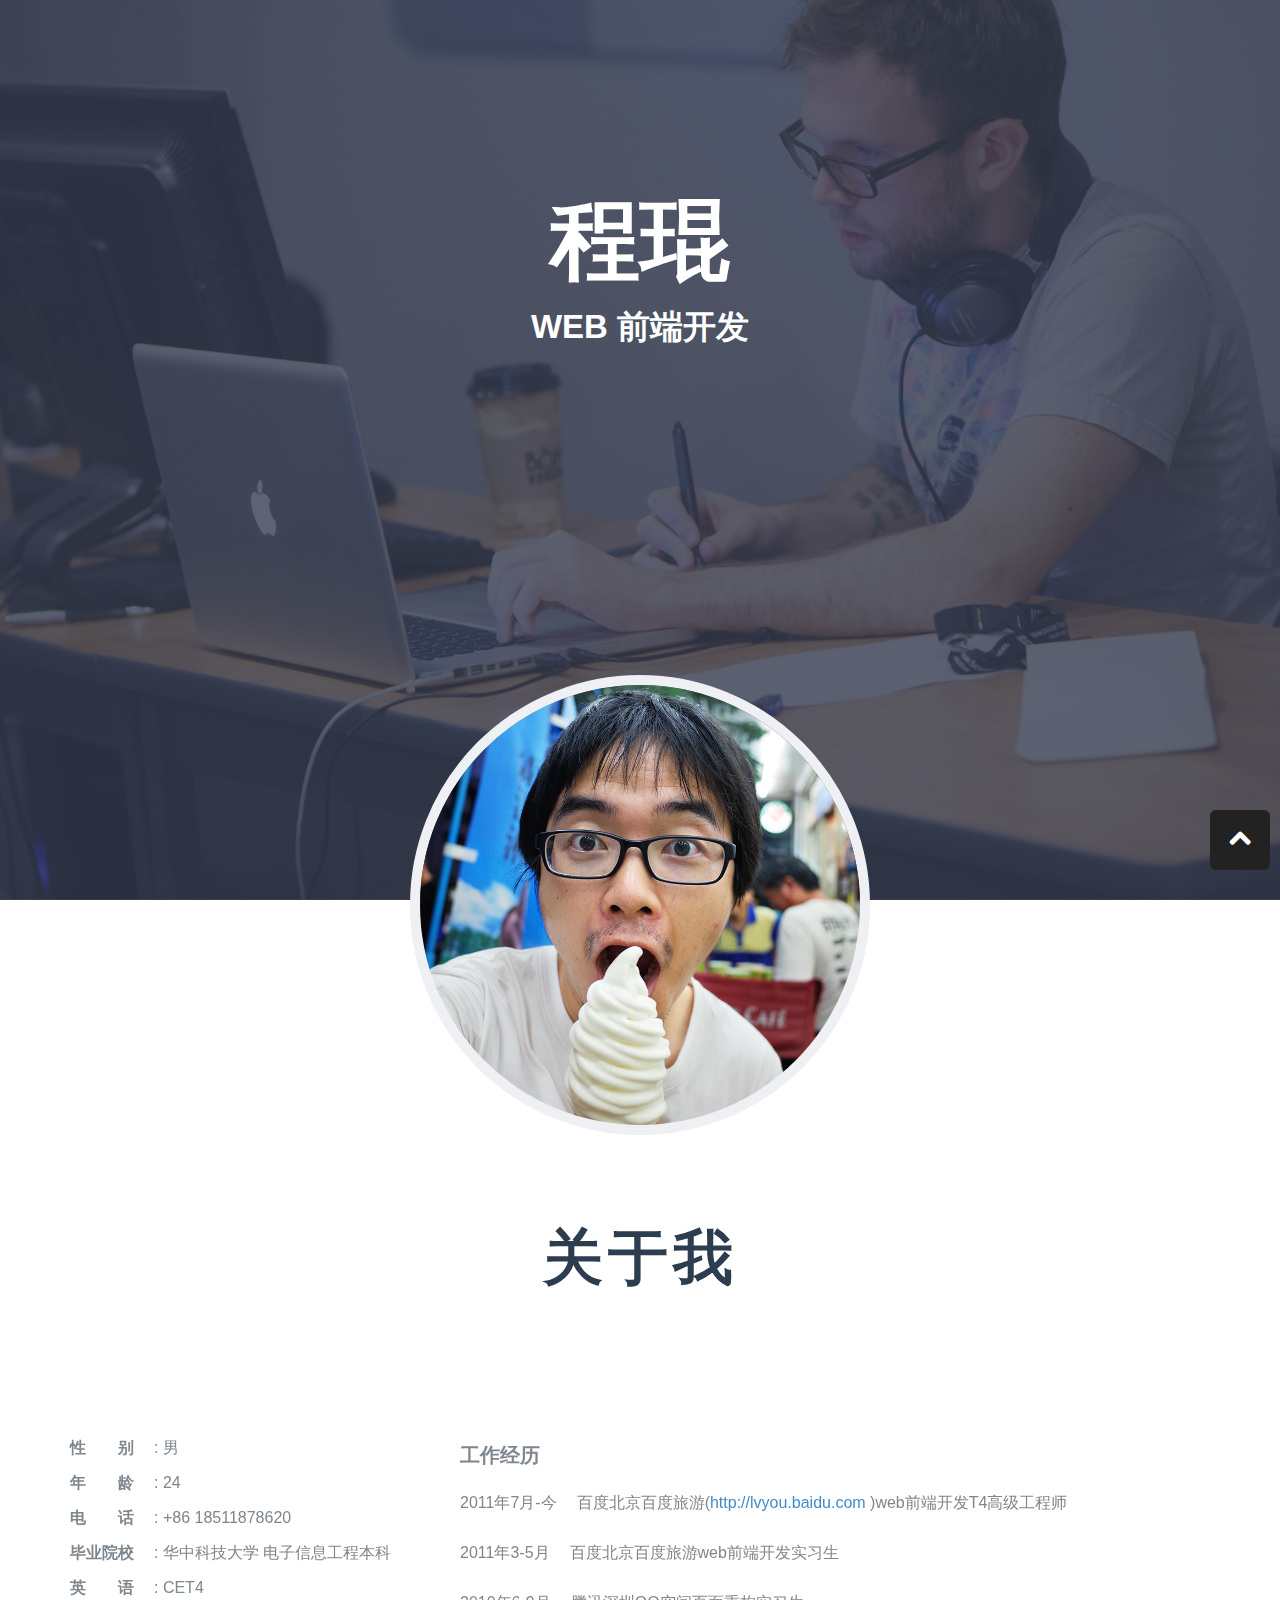
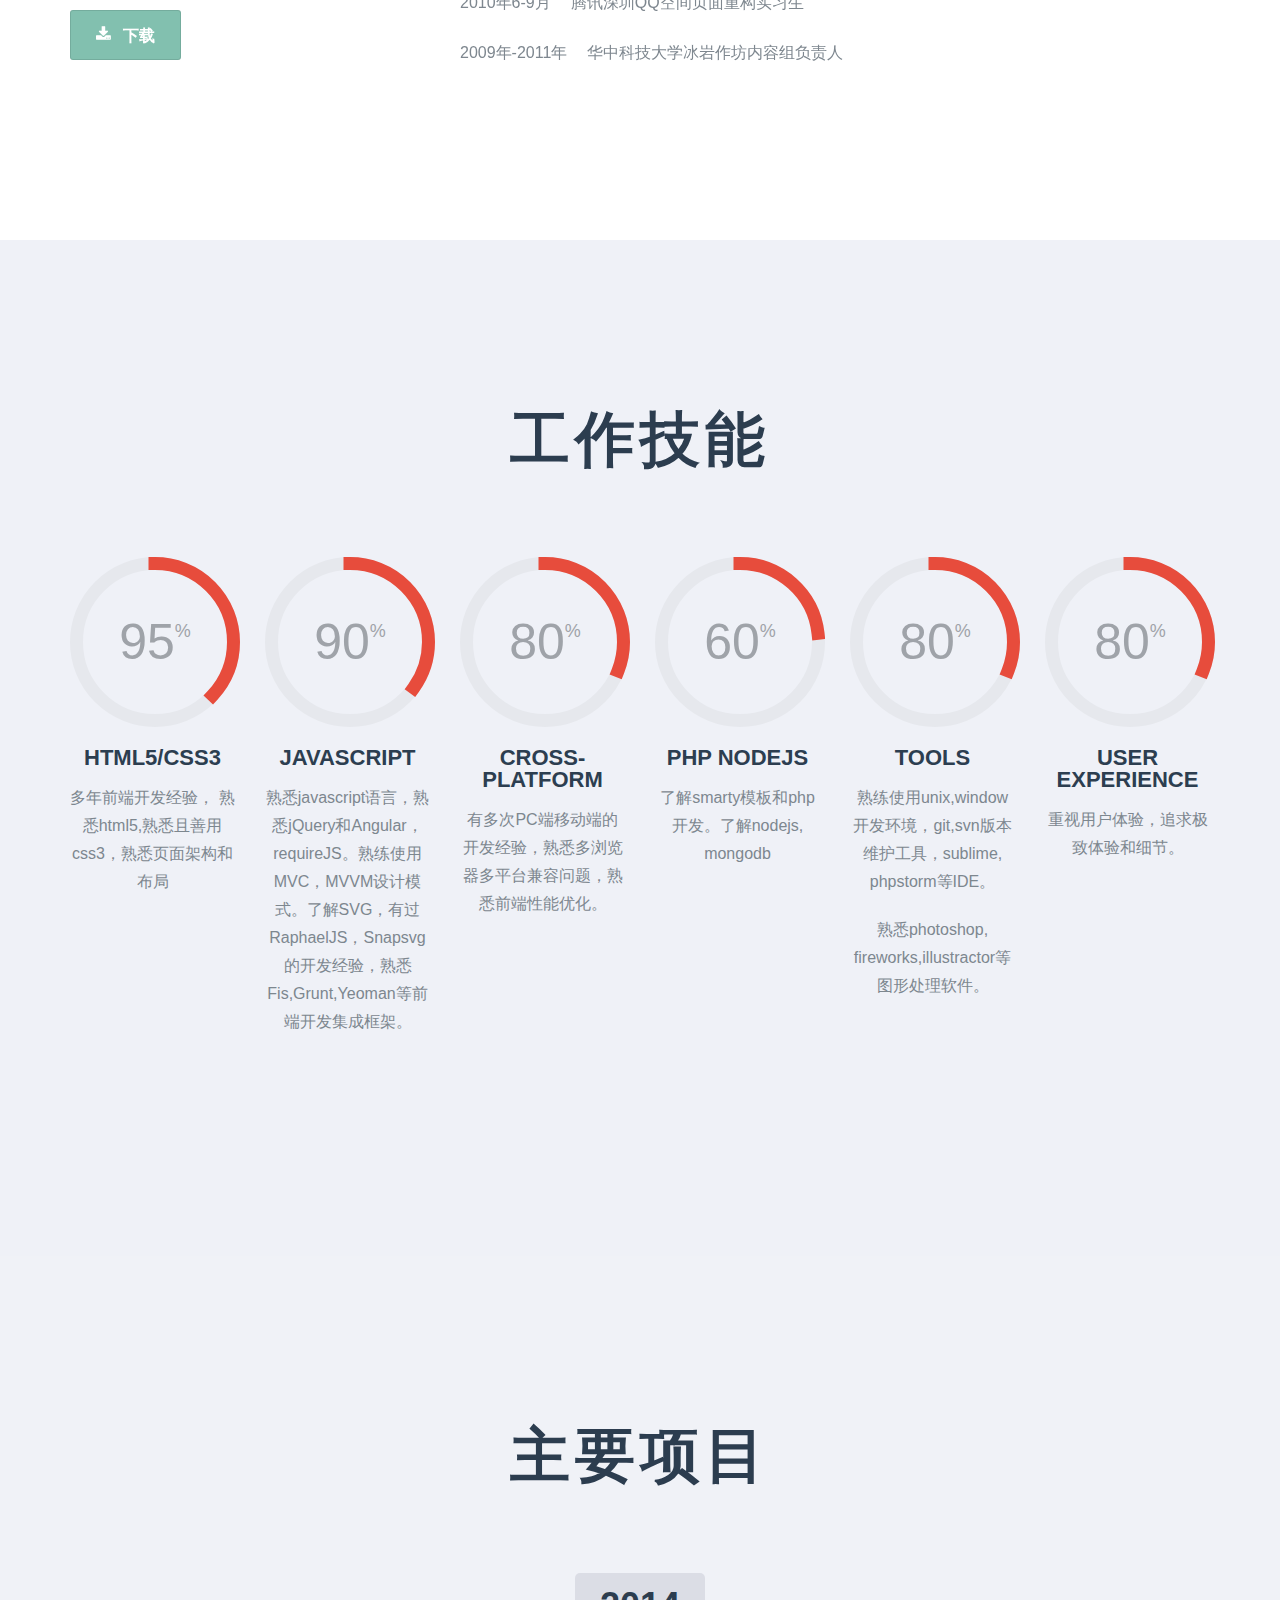
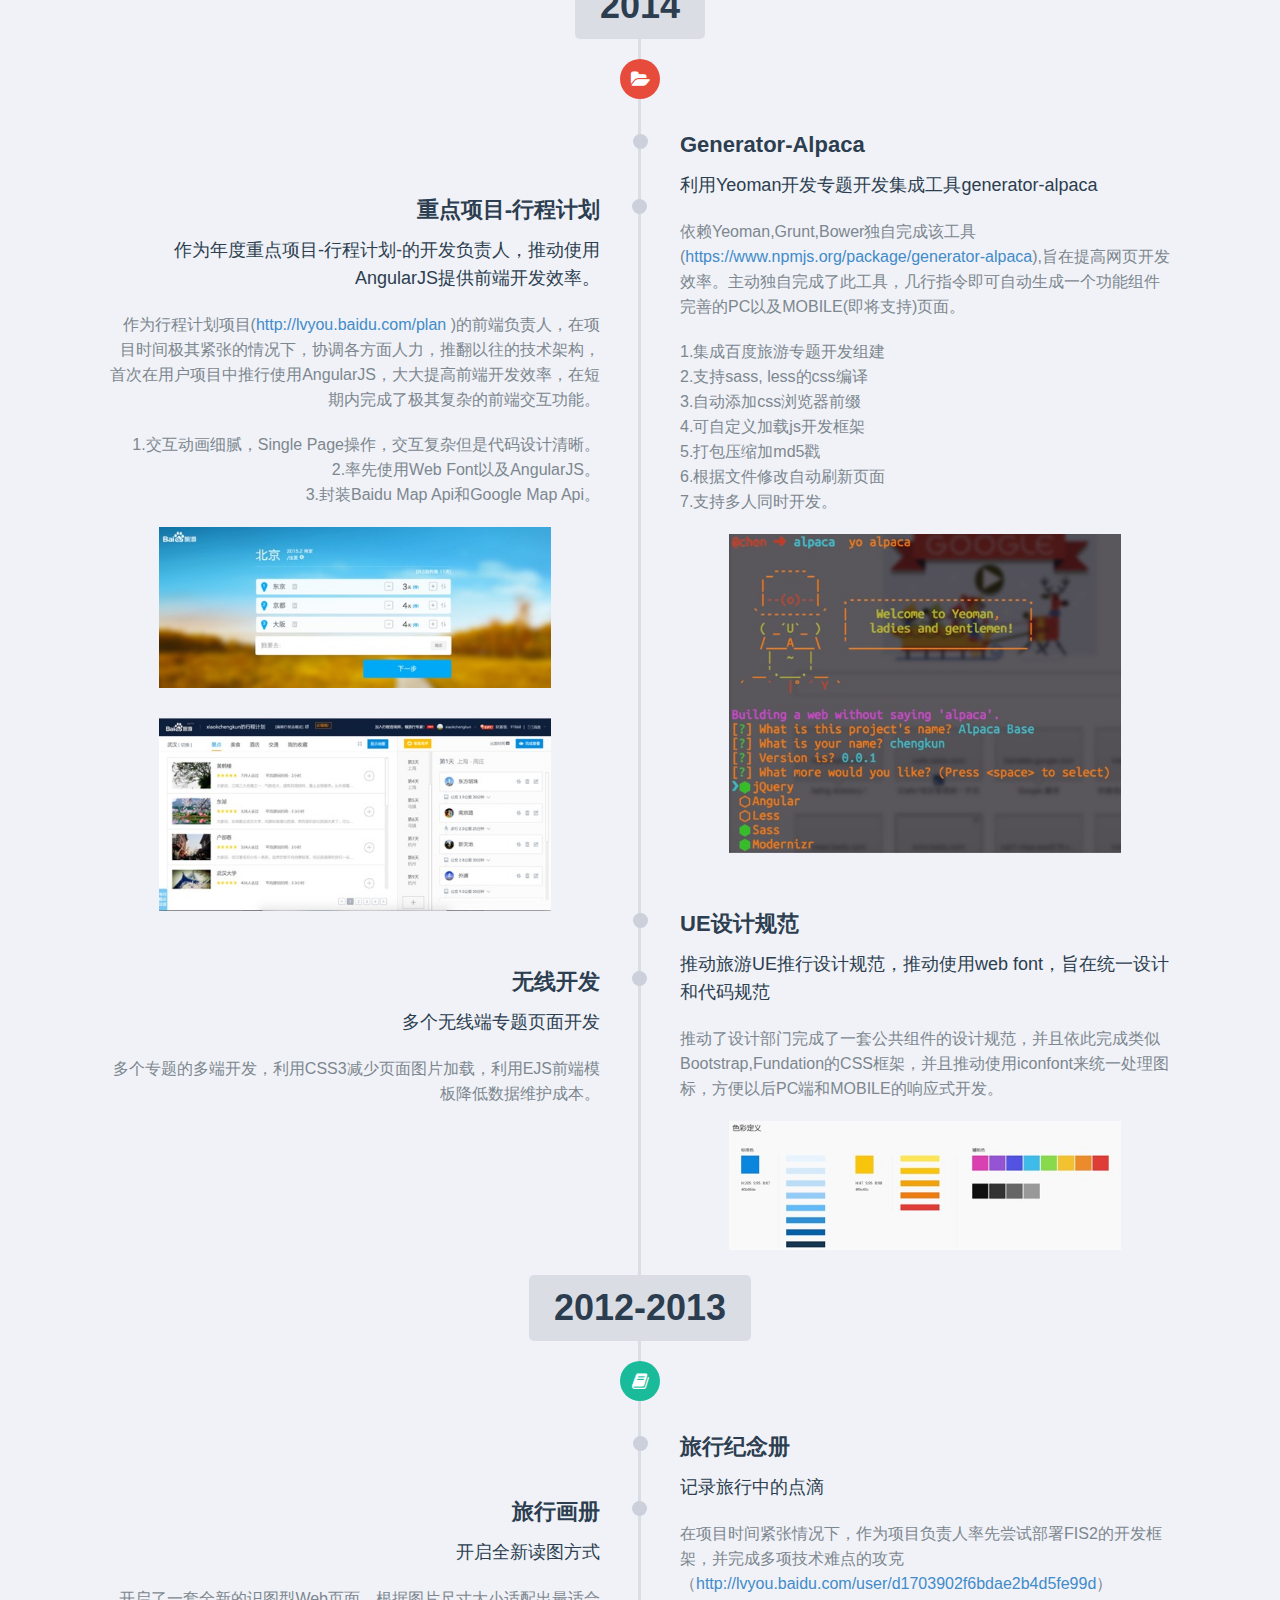
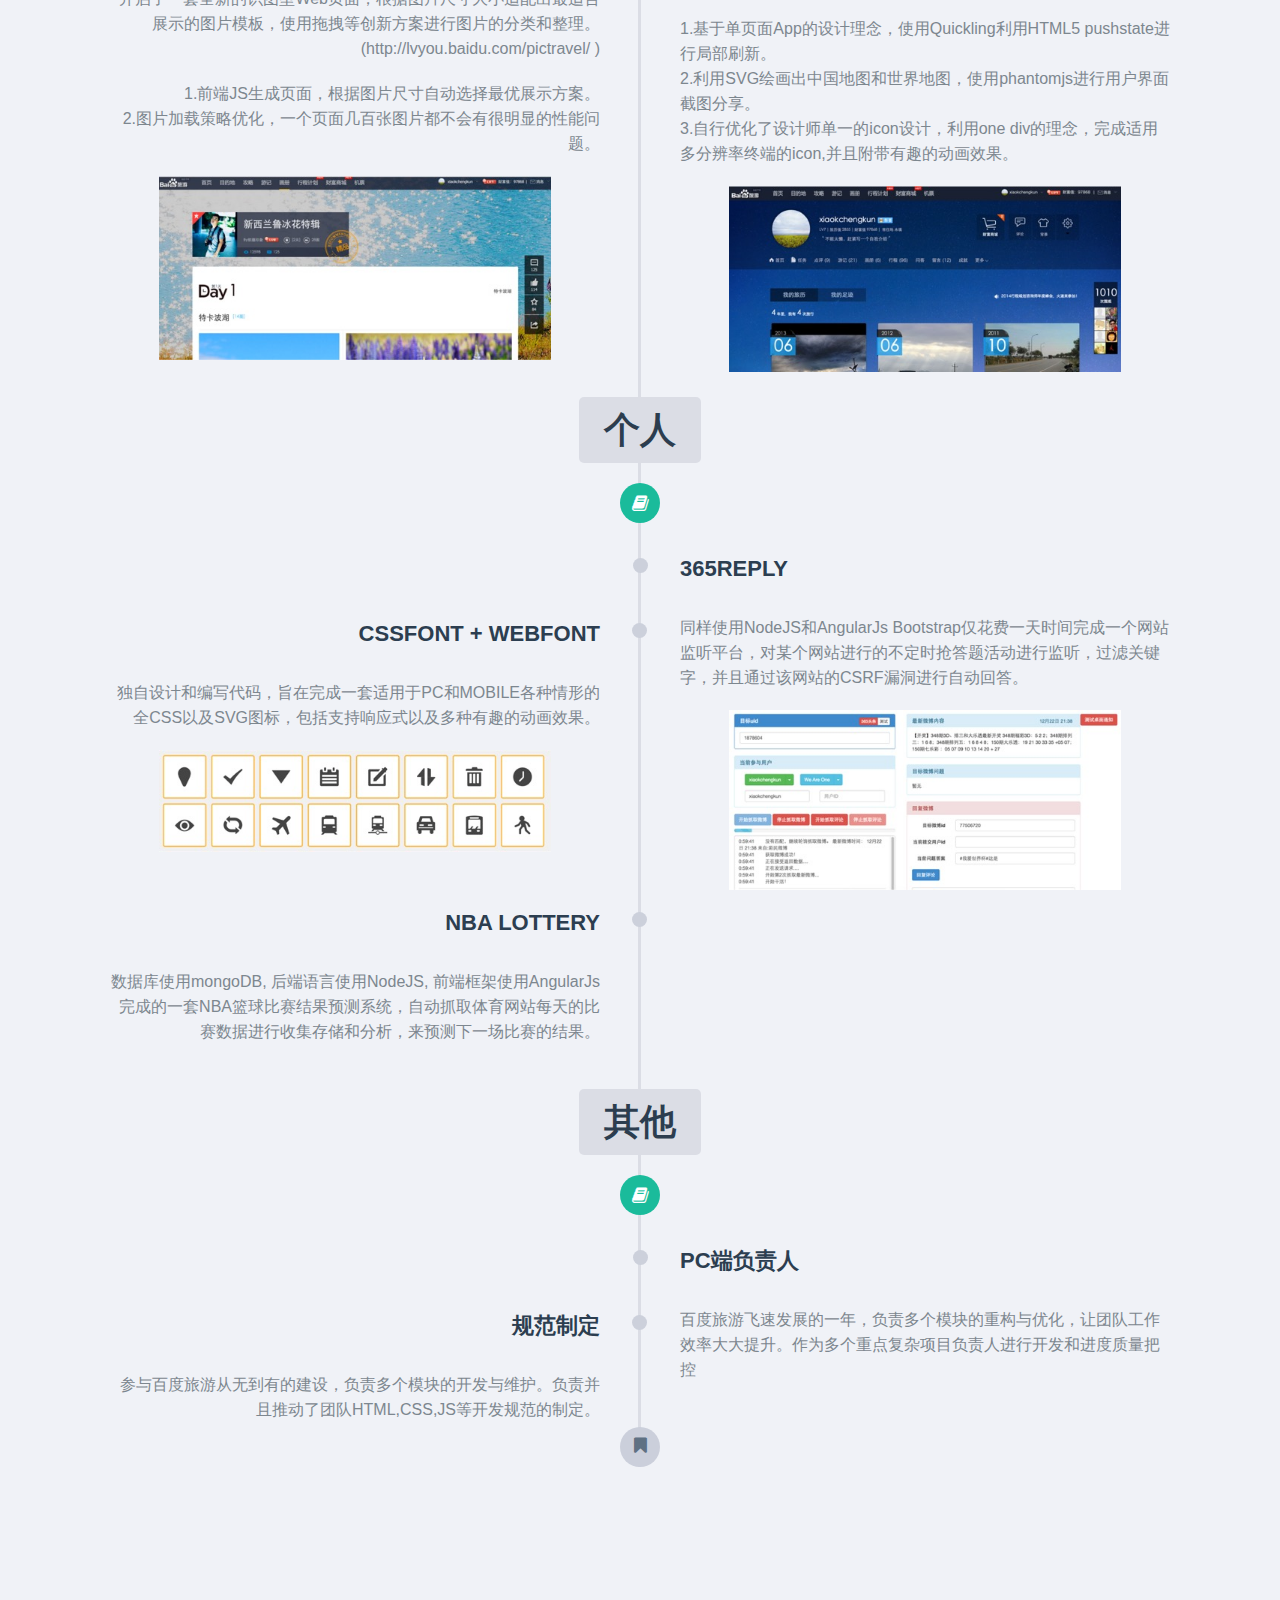
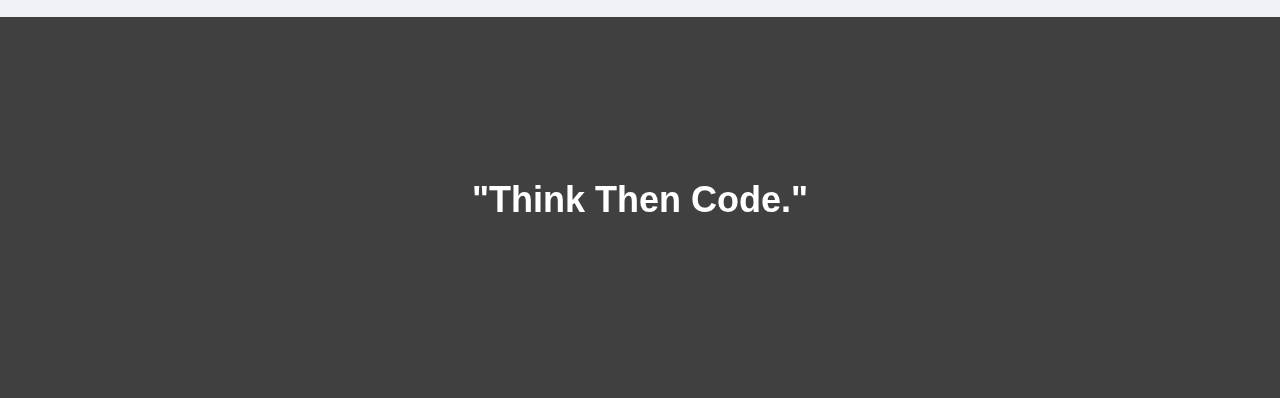
==== commit c05f6e62: "change" ====
--- a/en.html
+++ b/en.html
@@ -43,8 +43,8 @@
 				<div class="col-md-12">
 
 					<div class="info">
-						<h2>CHENG KUN</h2>
-						<h3>WEB FRONT-TO-END DEVELOPER</h3>
+						<h2>程琨</h2>
+						<h3>WEB 前端开发</h3>
 					</div>
 
 					<!-- <ul class="social">
@@ -64,7 +64,7 @@
 	<section id="about" class="section about-style1">
 		<div class="container">
 			<div class="section-title">
-				<h2>About me</h2>
+				<h2>关于我</h2>
 				<span class="border"></span>
 				<p>
 
@@ -109,6 +109,72 @@
 	</section>
 <!-- Section : About end -->
 
+<!-- Section : skills -->
+	<section id="skills" class="section">
+		<div class="container">
+
+			<div class="section-title">
+				<h2>工作技能</h2>
+				<span class="border"></span>
+			</div><!-- end .section-title -->
+			<div class="row">
+
+				<div class="col-xs-12 col-sm-4 col-md-2 chart-padding">
+					<div class="chart" data-percent="95"><p>95<sup>%</sup></p>
+					<canvas height="340" width="340" style="height: 170px; width: 170px;"></canvas></div>
+					<div class="skills-content">
+						<h3>HTML5/CSS3</h3>
+						<p>多年前端开发经验， 熟悉html5,熟悉且善用css3，熟悉页面架构和布局</p>
+					</div><!-- end .skils-content -->
+				</div><!-- end .col-xs-12 .col-sm-6 .col-md-3 .chart-padding -->
+
+				<div class="col-xs-12 col-sm-4 col-md-2 chart-padding">
+					<div class="chart" data-percent="90"><p>90<sup>%</sup></p><canvas height="340" width="340" style="height: 170px; width: 170px;"></canvas></div>
+					<div class="skills-content">
+						<h3>JAVASCRIPT</h3>
+						<p>熟悉javascript语言，熟悉jQuery和Angular，requireJS。熟练使用MVC，MVVM设计模式。了解SVG，有过RaphaelJS，Snapsvg的开发经验，熟悉Fis,Grunt,Yeoman等前端开发集成框架。</p>
+					</div><!-- end .skils-content -->
+				</div><!-- end .col-xs-12 .col-sm-6 .col-md-3 .chart-padding -->
+
+				<div class="col-xs-12 col-sm-4 col-md-2 chart-padding">
+					<div class="chart" data-percent="80"><p>80<sup>%</sup></p><canvas height="340" width="340" style="height: 170px; width: 170px;"></canvas></div>
+					<div class="skills-content">
+						<h3>CROSS-PLATFORM</h3>
+						<p>有多次PC端移动端的开发经验，熟悉多浏览器多平台兼容问题，熟悉前端性能优化。</p>
+					</div><!-- end .skils-content -->
+				</div><!-- end .col-xs-12 .col-sm-6 .col-md-3 .chart-padding -->
+
+				<div class="col-xs-12 col-sm-4 col-md-2 chart-padding">
+					<div class="chart" data-percent="60"><p>60<sup>%</sup></p><canvas height="340" width="340" style="height: 170px; width: 170px;"></canvas></div>
+					<div class="skills-content">
+						<h3>PHP NODEJS</h3>
+						<p>了解smarty模板和php开发。了解nodejs, mongodb</p>
+					</div><!-- end .skils-content -->
+				</div><!-- end .col-xs-12 .col-sm-6 .col-md-3 .chart-padding -->
+
+				<div class="col-xs-12 col-sm-4 col-md-2 chart-padding">
+					<div class="chart" data-percent="80"><p>80<sup>%</sup></p><canvas height="340" width="340" style="height: 170px; width: 170px;"></canvas></div>
+					<div class="skills-content">
+						<h3>TOOLS</h3>
+						<p>熟练使用unix,window开发环境，git,svn版本维护工具，sublime, phpstorm等IDE。</p>
+						<p>熟悉photoshop, fireworks,illustractor等图形处理软件。</p>
+					</div><!-- end .skils-content -->
+				</div>
+
+				<div class="col-xs-12 col-sm-4 col-md-2 chart-padding">
+					<div class="chart" data-percent="80"><p>80<sup>%</sup></p><canvas height="340" width="340" style="height: 170px; width: 170px;"></canvas></div>
+					<div class="skills-content">
+						<h3>USER EXPERIENCE</h3>
+						<p>重视用户体验，追求极致体验和细节。</p>
+					</div><!-- end .skils-content -->
+				</div>
+
+			</div><!-- end .row -->
+
+		</div><!-- end .container -->
+	</section>
+<!-- Section : skills end-->
+
 <!-- Section : Resume -->
 	<section id="resume" class="section">
 		<div class="container">
@@ -147,10 +213,10 @@
 										</p>
 									</div>
 									<div class="timeline-post-img">
-										<img src="./asset/img/plan1.png" alt="">
-									</div>
-									<div class="timeline-post-img">
-										<img src="./asset/img/plan2.png" alt="">
+										<a target="_blank" href="./asset/img/plan1_full.jpg"><img src="./asset/img/plan1.png" alt=""></a>
+									</div>
+									<div class="timeline-post-img">
+										<a target="_blank" href="./asset/img/plan2_full.jpg"><img src="./asset/img/plan2.png" alt=""></a>
 									</div>
 								</div>
 							</div>
@@ -191,7 +257,7 @@
 										7.支持多人同时开发。</p>
 									</div>
 									<div class="timeline-post-img">
-										<img src="./asset/img/alpaca.jpg" alt="">
+										<a target="_blank" href="./asset/img/alpaca_full.jpg"><img src="./asset/img/alpaca.jpg" alt=""></a>
 									</div>
 								</div>
 							</div>
@@ -242,7 +308,7 @@
 										</p>
 									</div>
 									<div class="timeline-post-img">
-										<img src="./asset/img/pictravel.png" alt="">
+										<a target="_blank" href="./asset/img/pictravel_full.jpg"><img src="./asset/img/pictravel.png" alt=""></a>
 									</div>
 								</div> <!-- /.timeline-post-content-holder end -->
 							</div> <!-- /.timeline-post end -->
@@ -266,7 +332,7 @@
 										</p>
 									</div>
 									<div class="timeline-post-img">
-										<img src="./asset/img/travel.png" alt="">
+										<a target="_blank" href="./asset/img/travel_full.jpg"><img src="./asset/img/travel.png" alt=""></a>
 									</div>
 								</div> <!-- /.timeline-post-content-holder end -->
 							</div> <!-- /.timeline-post end -->
@@ -326,7 +392,7 @@
 										<p>同样使用NodeJS和AngularJs Bootstrap仅花费一天时间完成一个网站监听平台，对某个网站进行的不定时抢答题活动进行监听，过滤关键字，并且通过该网站的CSRF漏洞进行自动回答。</p>
 									</div>
 									<div class="timeline-post-img">
-										<img src="./asset/img/365.png" alt="">
+										<a target="_blank" href="./asset/img/365_full.jpg"><img src="./asset/img/365.png" alt=""></a>
 									</div>
 								</div> <!-- /.timeline-post-content-holder end -->
 							</div>
@@ -382,73 +448,6 @@
 	</section>
 <!-- Section : Resume end -->
 
-
-
-<!-- Section : skills -->
-	<section id="skills" class="section">
-		<div class="container">
-
-			<div class="section-title">
-				<h2>Skill</h2>
-				<span class="border"></span>
-			</div><!-- end .section-title -->
-			<div class="row">
-
-				<div class="col-xs-12 col-sm-4 col-md-2 chart-padding">
-					<div class="chart" data-percent="95"><p>95<sup>%</sup></p>
-					<canvas height="340" width="340" style="height: 170px; width: 170px;"></canvas></div>
-					<div class="skills-content">
-						<h3>HTML5/CSS3</h3>
-						<p>多年前端开发经验， 熟悉html5,熟悉且善用css3，熟悉页面架构和布局</p>
-					</div><!-- end .skils-content -->
-				</div><!-- end .col-xs-12 .col-sm-6 .col-md-3 .chart-padding -->
-
-				<div class="col-xs-12 col-sm-4 col-md-2 chart-padding">
-					<div class="chart" data-percent="90"><p>90<sup>%</sup></p><canvas height="340" width="340" style="height: 170px; width: 170px;"></canvas></div>
-					<div class="skills-content">
-						<h3>JAVASCRIPT</h3>
-						<p>熟悉javascript语言，熟悉jQuery和Angular，requireJS。熟练使用MVC，MVVM设计模式。了解SVG，有过RaphaelJS，Snapsvg的开发经验，熟悉Fis,Grunt,Yeoman等前端开发集成框架。</p>
-					</div><!-- end .skils-content -->
-				</div><!-- end .col-xs-12 .col-sm-6 .col-md-3 .chart-padding -->
-
-				<div class="col-xs-12 col-sm-4 col-md-2 chart-padding">
-					<div class="chart" data-percent="80"><p>80<sup>%</sup></p><canvas height="340" width="340" style="height: 170px; width: 170px;"></canvas></div>
-					<div class="skills-content">
-						<h3>CROSS-PLATFORM</h3>
-						<p>有多次PC端移动端的开发经验，熟悉多浏览器多平台兼容问题，熟悉前端性能优化。</p>
-					</div><!-- end .skils-content -->
-				</div><!-- end .col-xs-12 .col-sm-6 .col-md-3 .chart-padding -->
-
-				<div class="col-xs-12 col-sm-4 col-md-2 chart-padding">
-					<div class="chart" data-percent="60"><p>60<sup>%</sup></p><canvas height="340" width="340" style="height: 170px; width: 170px;"></canvas></div>
-					<div class="skills-content">
-						<h3>PHP NODEJS</h3>
-						<p>了解smarty模板和php开发。了解nodejs, mongodb</p>
-					</div><!-- end .skils-content -->
-				</div><!-- end .col-xs-12 .col-sm-6 .col-md-3 .chart-padding -->
-
-				<div class="col-xs-12 col-sm-4 col-md-2 chart-padding">
-					<div class="chart" data-percent="80"><p>80<sup>%</sup></p><canvas height="340" width="340" style="height: 170px; width: 170px;"></canvas></div>
-					<div class="skills-content">
-						<h3>TOOLS</h3>
-						<p>熟练使用unix,window开发环境，git,svn版本维护工具，sublime, phpstorm等IDE。</p>
-						<p>熟悉photoshop, fireworks,illustractor等图形处理软件。</p>
-					</div><!-- end .skils-content -->
-				</div>
-
-				<div class="col-xs-12 col-sm-4 col-md-2 chart-padding">
-					<div class="chart" data-percent="80"><p>80<sup>%</sup></p><canvas height="340" width="340" style="height: 170px; width: 170px;"></canvas></div>
-					<div class="skills-content">
-						<h3>USER EXPERIENCE</h3>
-						<p>重视用户体验，追求极致体验和细节。</p>
-					</div><!-- end .skils-content -->
-				</div>
-
-			</div><!-- end .row -->
-
-		</div><!-- end .container -->
-	</section>
-<!-- Section : skills end-->
 
 
 
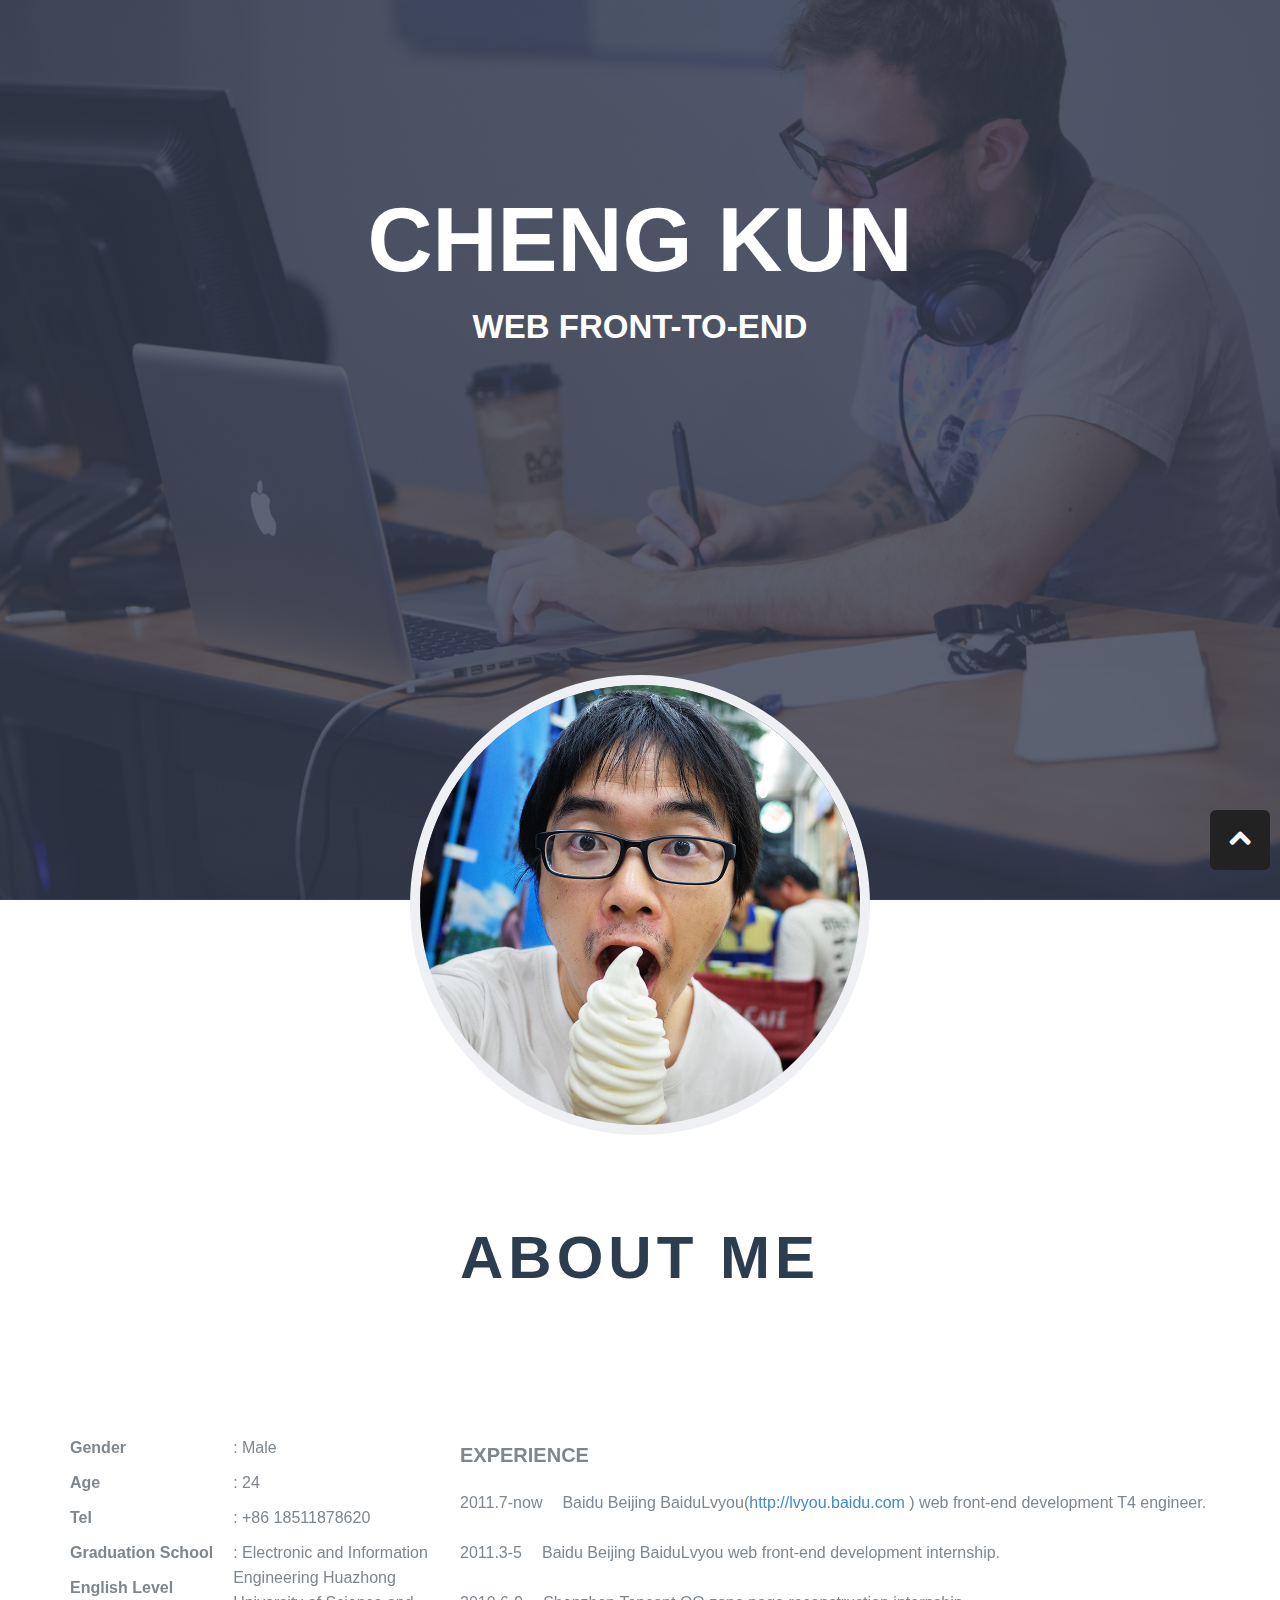
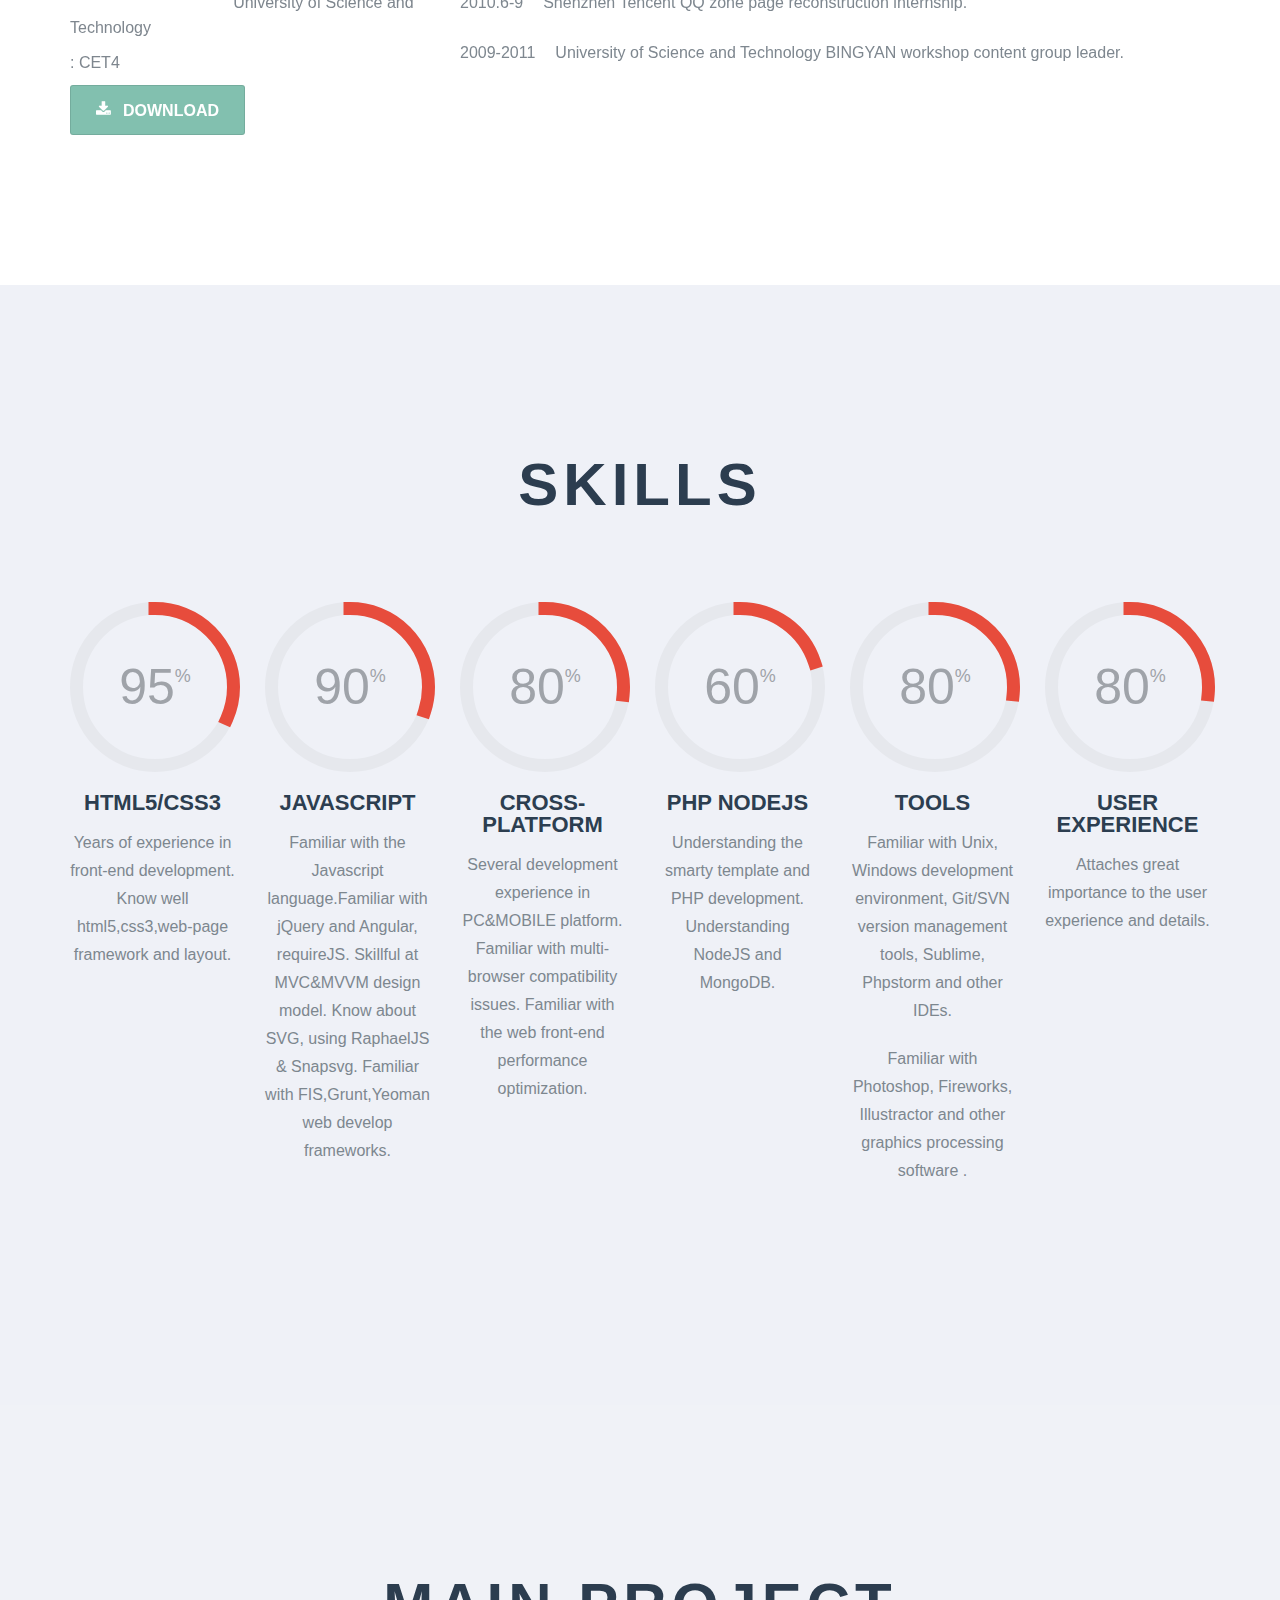
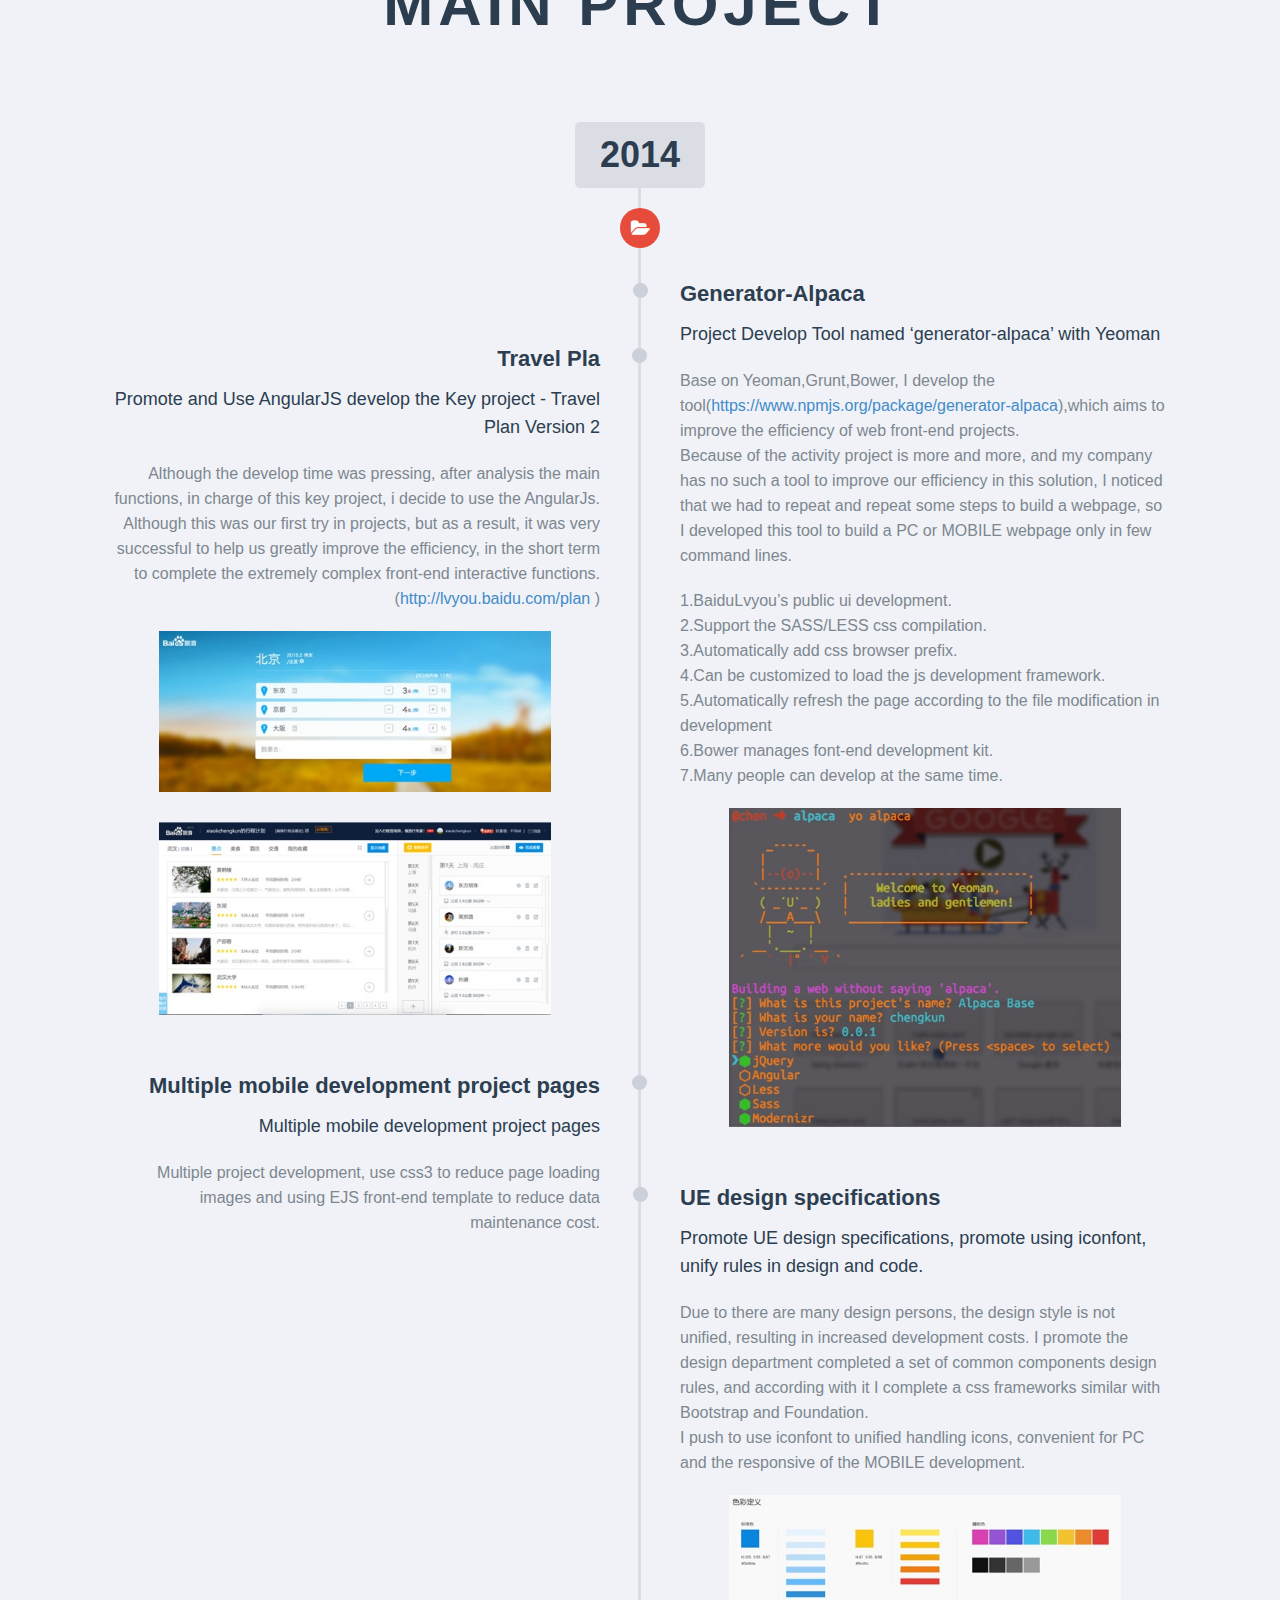
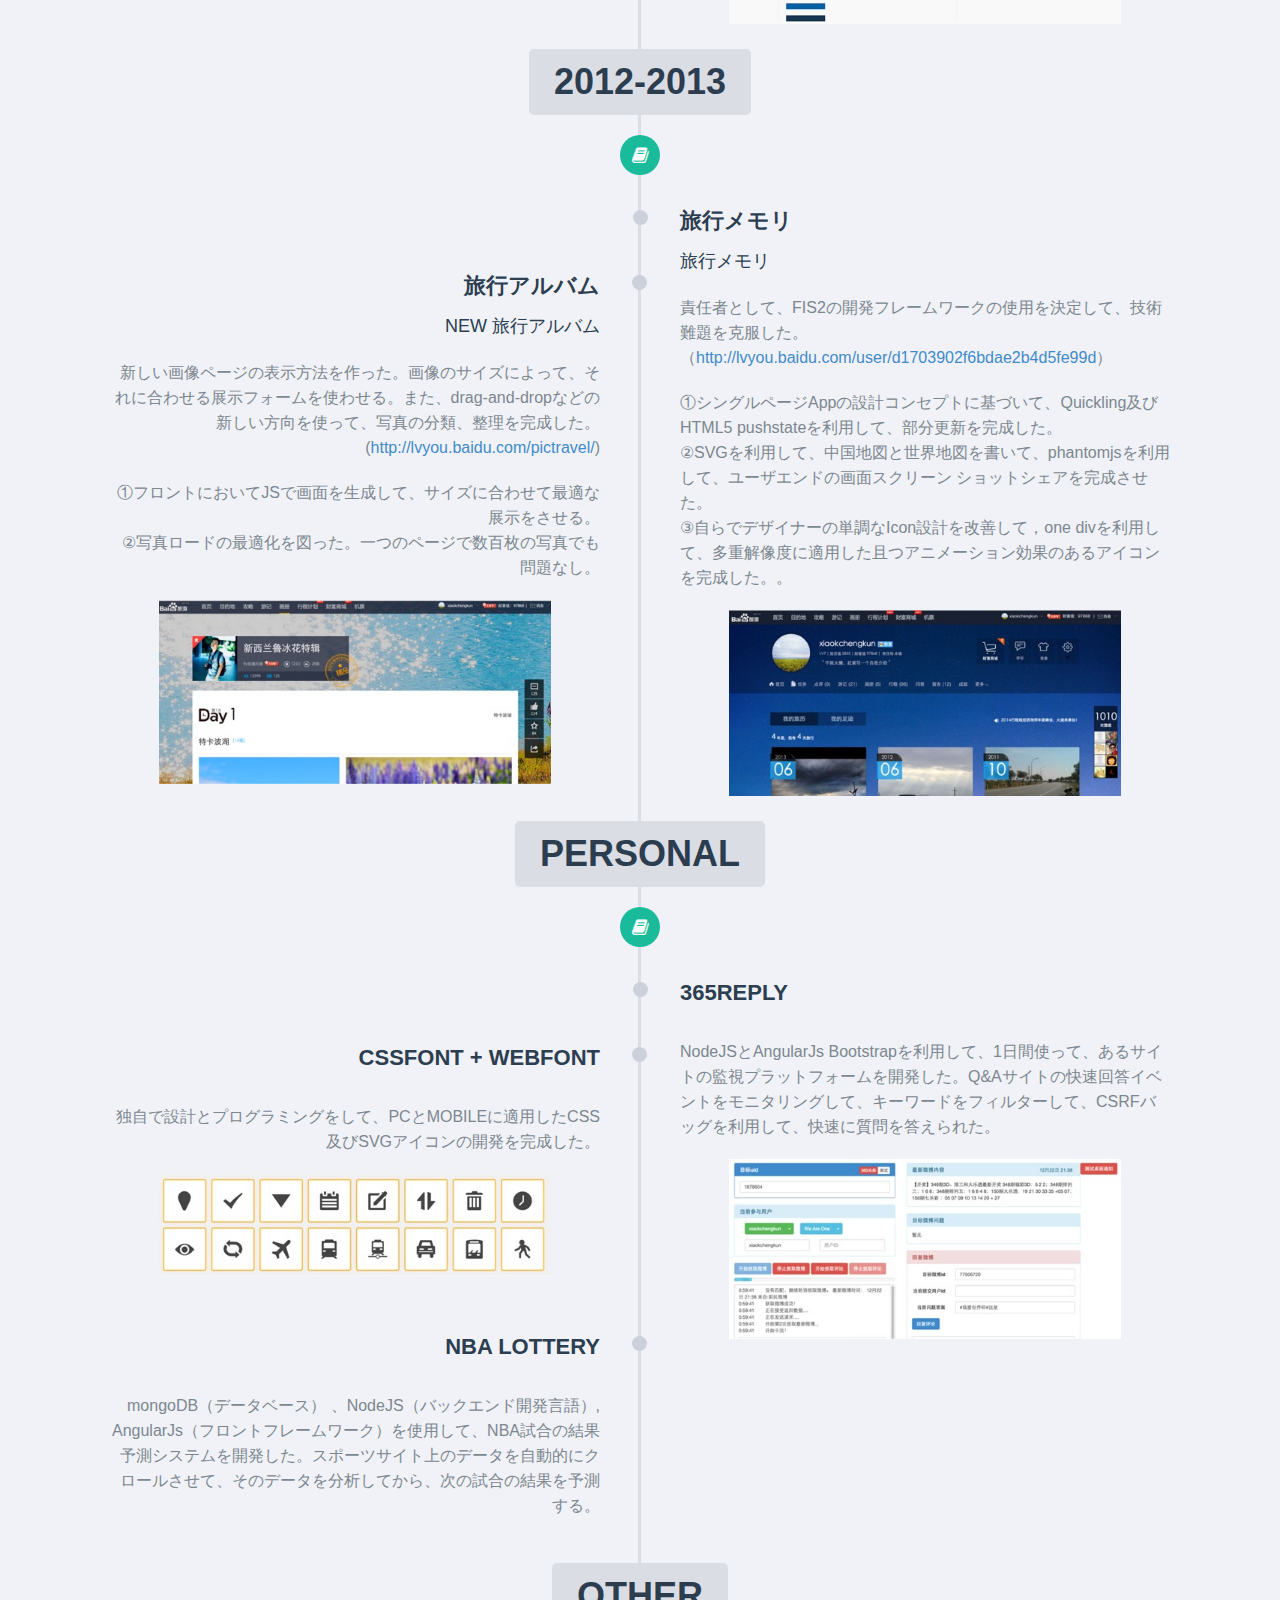
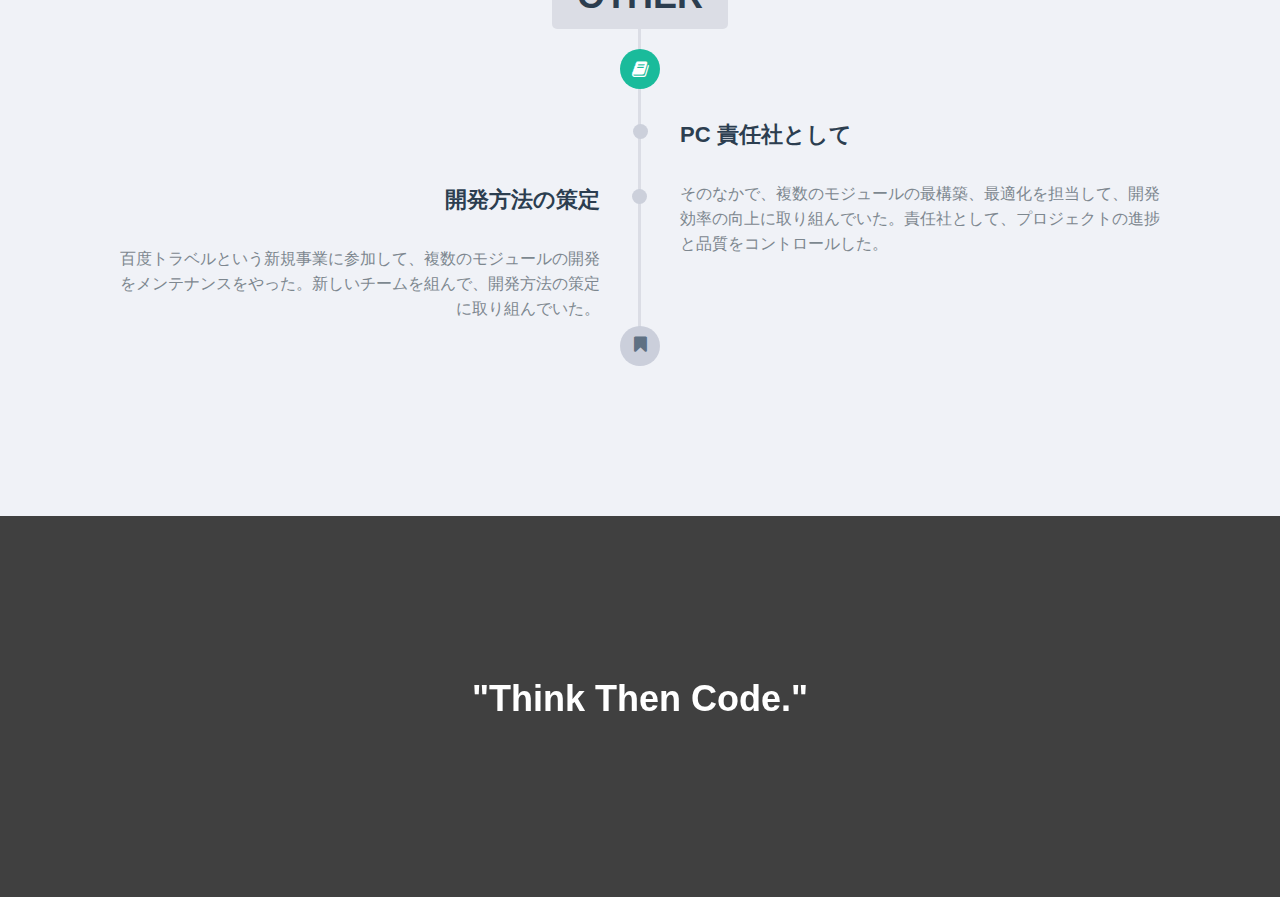
==== commit 3e20704c: "jp en" ====
--- a/en.html
+++ b/en.html
@@ -4,7 +4,7 @@
 <meta charset="utf-8">
 <meta name="viewport" content="width=device-width, initial-scale=1.0">
 
-<title>个人简历-WEB前端研发</title>
+<title>WEB Front-To-End</title>
 
 <!--style sheet-->
 <link rel="stylesheet" media="screen" href="./asset/bootstrap.css">
@@ -43,8 +43,8 @@
 				<div class="col-md-12">
 
 					<div class="info">
-						<h2>程琨</h2>
-						<h3>WEB 前端开发</h3>
+						<h2>CHENG KUN</h2>
+						<h3>WEB FRONT-TO-END</h3>
 					</div>
 
 					<!-- <ul class="social">
@@ -64,7 +64,7 @@
 	<section id="about" class="section about-style1">
 		<div class="container">
 			<div class="section-title">
-				<h2>关于我</h2>
+				<h2>ABOUT ME</h2>
 				<span class="border"></span>
 				<p>
 
@@ -76,30 +76,30 @@
 				<div class="col-md-4">
 					<div class="about-info">
 						<div class="info-title">
-							<p>性&emsp;&emsp;别</p>
-							<p>年&emsp;&emsp;龄</p>
-							<p>电&emsp;&emsp;话</p>
-							<p>毕业院校</p>
-							<p>英&emsp;&emsp;语</p>
+							<p>Gender</p>
+							<p>Age</p>
+							<p>Tel</p>
+							<p>Graduation School</p>
+							<p>English Level</p>
 						</div> <!-- end .info-title -->
 						<div class="info-details">
-							<p>: 男</p>
+							<p>: Male</p>
 							<p>: 24</p>
 							<p>: +86 18511878620</p>
-							<p>: 华中科技大学 电子信息工程本科</p>
+							<p>: Electronic and Information Engineering Huazhong University of Science and Technology</p>
 							<p>: CET4</p>
 						</div><!-- end .info-details -->
-						<a style="background:#82C0AF;" href="./download/chengkun_zh.pdf" class="mt-button large btn"><i class="fa-download"></i><span>下载</span></a>
+						<a style="background:#82C0AF;" href="./download/chengkun_zh.pdf" class="mt-button large btn"><i class="fa-download"></i><span>DOWNLOAD</span></a>
 					</div> <!-- end .about-info -->
 				</div> <!-- end .col-md-4 -->
 				<div class="col-md-8">
 					<div class="about-extra">
-						<h4>工作经历</h4>
+						<h4>EXPERIENCE</h4>
 						<div class="about-extra-icon">
-							<p><label>2011年7月-今</label>百度北京百度旅游(<a target="_blank" href="http://lvyou.baidu.com">http://lvyou.baidu.com</a> )web前端开发T4高级工程师</p>
-							<p><label>2011年3-5月 </label>百度北京百度旅游web前端开发实习生</p>
-							<p><label>2010年6-9月</label>腾讯深圳QQ空间页面重构实习生</p>
-							<p><label>2009年-2011年</label>华中科技大学冰岩作坊内容组负责人</p>
+							<p><label>2011.7-now</label>Baidu Beijing BaiduLvyou(<a target="_blank" href="http://lvyou.baidu.com">http://lvyou.baidu.com</a> ) web front-end development T4 engineer.</p>
+							<p><label>2011.3-5 </label>Baidu Beijing BaiduLvyou web front-end development internship.</p>
+							<p><label>2010.6-9</label>Shenzhen Tencent QQ zone page reconstruction internship.</p>
+							<p><label>2009-2011</label>University of Science and Technology BINGYAN workshop content group leader.</p>
 						</div> <!-- end .about-extra-icon -->
 					</div><!-- end .about-extra -->
 				</div><!-- end .col-md-8 -->
@@ -114,7 +114,7 @@
 		<div class="container">
 
 			<div class="section-title">
-				<h2>工作技能</h2>
+				<h2>SKILLS</h2>
 				<span class="border"></span>
 			</div><!-- end .section-title -->
 			<div class="row">
@@ -124,7 +124,7 @@
 					<canvas height="340" width="340" style="height: 170px; width: 170px;"></canvas></div>
 					<div class="skills-content">
 						<h3>HTML5/CSS3</h3>
-						<p>多年前端开发经验， 熟悉html5,熟悉且善用css3，熟悉页面架构和布局</p>
+						<p>Years of experience in front-end development. Know well html5,css3,web-page framework and layout.</p>
 					</div><!-- end .skils-content -->
 				</div><!-- end .col-xs-12 .col-sm-6 .col-md-3 .chart-padding -->
 
@@ -132,7 +132,7 @@
 					<div class="chart" data-percent="90"><p>90<sup>%</sup></p><canvas height="340" width="340" style="height: 170px; width: 170px;"></canvas></div>
 					<div class="skills-content">
 						<h3>JAVASCRIPT</h3>
-						<p>熟悉javascript语言，熟悉jQuery和Angular，requireJS。熟练使用MVC，MVVM设计模式。了解SVG，有过RaphaelJS，Snapsvg的开发经验，熟悉Fis,Grunt,Yeoman等前端开发集成框架。</p>
+						<p>Familiar with the Javascript language.Familiar with jQuery and Angular, requireJS.  Skillful at MVC&MVVM design model. Know about SVG, using RaphaelJS & Snapsvg. Familiar with FIS,Grunt,Yeoman web develop frameworks.</p>
 					</div><!-- end .skils-content -->
 				</div><!-- end .col-xs-12 .col-sm-6 .col-md-3 .chart-padding -->
 
@@ -140,7 +140,7 @@
 					<div class="chart" data-percent="80"><p>80<sup>%</sup></p><canvas height="340" width="340" style="height: 170px; width: 170px;"></canvas></div>
 					<div class="skills-content">
 						<h3>CROSS-PLATFORM</h3>
-						<p>有多次PC端移动端的开发经验，熟悉多浏览器多平台兼容问题，熟悉前端性能优化。</p>
+						<p>Several development experience in PC&MOBILE platform. Familiar with multi-browser compatibility issues. Familiar with the web front-end performance optimization.</p>
 					</div><!-- end .skils-content -->
 				</div><!-- end .col-xs-12 .col-sm-6 .col-md-3 .chart-padding -->
 
@@ -148,7 +148,7 @@
 					<div class="chart" data-percent="60"><p>60<sup>%</sup></p><canvas height="340" width="340" style="height: 170px; width: 170px;"></canvas></div>
 					<div class="skills-content">
 						<h3>PHP NODEJS</h3>
-						<p>了解smarty模板和php开发。了解nodejs, mongodb</p>
+						<p>Understanding the smarty template and PHP development. Understanding NodeJS and MongoDB.</p>
 					</div><!-- end .skils-content -->
 				</div><!-- end .col-xs-12 .col-sm-6 .col-md-3 .chart-padding -->
 
@@ -156,8 +156,8 @@
 					<div class="chart" data-percent="80"><p>80<sup>%</sup></p><canvas height="340" width="340" style="height: 170px; width: 170px;"></canvas></div>
 					<div class="skills-content">
 						<h3>TOOLS</h3>
-						<p>熟练使用unix,window开发环境，git,svn版本维护工具，sublime, phpstorm等IDE。</p>
-						<p>熟悉photoshop, fireworks,illustractor等图形处理软件。</p>
+						<p>Familiar with Unix, Windows development environment, Git/SVN version management tools, Sublime, Phpstorm and other IDEs.</p>
+						<p>Familiar with Photoshop, Fireworks, Illustractor and other graphics  processing software .</p>
 					</div><!-- end .skils-content -->
 				</div>
 
@@ -165,7 +165,7 @@
 					<div class="chart" data-percent="80"><p>80<sup>%</sup></p><canvas height="340" width="340" style="height: 170px; width: 170px;"></canvas></div>
 					<div class="skills-content">
 						<h3>USER EXPERIENCE</h3>
-						<p>重视用户体验，追求极致体验和细节。</p>
+						<p>Attaches great importance to the user experience and details. </p>
 					</div><!-- end .skils-content -->
 				</div>
 
@@ -179,7 +179,7 @@
 	<section id="resume" class="section">
 		<div class="container">
 			<div class="section-title">
-				<h2>主要项目</h2>
+				<h2>MAIN PROJECT</h2>
 				<span class="border"></span>
 			</div><!-- end .section-title -->
 
@@ -199,18 +199,14 @@
 								<div class="timeline-post-content-holder">
 									<div class="timeline-post-icon"></div>
 									<div class="timeline-post-title">
-										<h4>重点项目-行程计划</h4>
-									</div>
-									<div class="timeline-post-subtitle">
-										<p>作为年度重点项目-行程计划-的开发负责人，推动使用AngularJS提供前端开发效率。</p>
-									</div>
-									<div class="timeline-post-content">
-										<p>作为行程计划项目(<a target="_blank" href="http://lvyou.baidu.com/plan">http://lvyou.baidu.com/plan</a> )的前端负责人，在项目时间极其紧张的情况下，协调各方面人力，推翻以往的技术架构，首次在用户项目中推行使用AngularJS，大大提高前端开发效率，在短期内完成了极其复杂的前端交互功能。</p>
-										<p>
-											1.交互动画细腻，Single Page操作，交互复杂但是代码设计清晰。<br>
-											2.率先使用Web Font以及AngularJS。<br>
-											3.封装Baidu Map Api和Google Map Api。<br>
-										</p>
+										<h4>Travel Pla</h4>
+									</div>
+									<div class="timeline-post-subtitle">
+										<p>Promote and Use AngularJS develop the Key project - Travel Plan Version 2</p>
+									</div>
+									<div class="timeline-post-content">
+										<p>Although the develop time was pressing, after analysis the main functions, in charge of this key project, i decide to use the AngularJs. Although this was our first try in projects, but as a result, it was very successful to help us greatly improve the efficiency, in the short term to complete the extremely complex front-end interactive functions.(<a target="_blank" href="http://lvyou.baidu.com/plan">http://lvyou.baidu.com/plan</a> )</p>
+
 									</div>
 									<div class="timeline-post-img">
 										<a target="_blank" href="./asset/img/plan1_full.jpg"><img src="./asset/img/plan1.png" alt=""></a>
@@ -225,13 +221,13 @@
 								<div class="timeline-post-content-holder">
 									<div class="timeline-post-icon"></div>
 									<div class="timeline-post-title">
-										<h4>无线开发</h4>
-									</div>
-									<div class="timeline-post-subtitle">
-										<p>多个无线端专题页面开发</p>
-									</div>
-									<div class="timeline-post-content">
-										<p>多个专题的多端开发，利用CSS3减少页面图片加载，利用EJS前端模板降低数据维护成本。</p>
+										<h4>Multiple mobile development project pages</h4>
+									</div>
+									<div class="timeline-post-subtitle">
+										<p>Multiple mobile development project pages</p>
+									</div>
+									<div class="timeline-post-content">
+										<p>Multiple project development, use css3 to reduce page loading images and using EJS front-end template to reduce data maintenance cost.</p>
 									</div>
 								</div> <!-- /.timeline-post-content-holder end -->
 							</div>
@@ -244,17 +240,18 @@
 										<h4>Generator-Alpaca</h4>
 									</div>
 									<div class="timeline-post-subtitle">
-										<p>利用Yeoman开发专题开发集成工具generator-alpaca</p>
-									</div>
-									<div class="timeline-post-content">
-										<p>依赖Yeoman,Grunt,Bower独自完成该工具(<a target="_blank" href="https://www.npmjs.org/package/generator-alpaca">https://www.npmjs.org/package/generator-alpaca</a>),旨在提高网页开发效率。主动独自完成了此工具，几行指令即可自动生成一个功能组件完善的PC以及MOBILE(即将支持)页面。</p>
-										<p>1.集成百度旅游专题开发组建<br>
-										2.支持sass, less的css编译 <br>
-										3.自动添加css浏览器前缀 <br>
-										4.可自定义加载js开发框架 <br>
-										5.打包压缩加md5戳 <br>
-										6.根据文件修改自动刷新页面 <br>
-										7.支持多人同时开发。</p>
+										<p>Project Develop Tool named ‘generator-alpaca’ with Yeoman</p>
+									</div>
+									<div class="timeline-post-content">
+										<p>Base on Yeoman,Grunt,Bower, I develop the tool(<a target="_blank" href="https://www.npmjs.org/package/generator-alpaca">https://www.npmjs.org/package/generator-alpaca</a>),which aims to improve the efficiency of web front-end projects.<br>
+										Because of the activity project is more and more, and my company has no such a tool to improve our efficiency in this solution, I noticed that  we had to repeat and repeat some steps to build a webpage, so I developed this tool to build a PC or MOBILE webpage only in few command lines.</p>
+										<p>1.BaiduLvyou’s public ui development.<br>
+										2.Support the SASS/LESS css compilation. <br>
+										3.Automatically add css browser prefix. <br>
+										4.Can be customized to load the js development framework. <br>
+										5.Automatically refresh the page according to the file modification in development<br>
+										6.Bower manages font-end development kit.<br>
+										7.Many people can develop at the same time.</p>
 									</div>
 									<div class="timeline-post-img">
 										<a target="_blank" href="./asset/img/alpaca_full.jpg"><img src="./asset/img/alpaca.jpg" alt=""></a>
@@ -266,13 +263,14 @@
 								<div class="timeline-post-content-holder">
 									<div class="timeline-post-icon"></div>
 									<div class="timeline-post-title">
-										<h4>UE设计规范</h4>
-									</div>
-									<div class="timeline-post-subtitle">
-										<p>推动旅游UE推行设计规范，推动使用web font，旨在统一设计和代码规范</p>
-									</div>
-									<div class="timeline-post-content">
-										<p>推动了设计部门完成了一套公共组件的设计规范，并且依此完成类似Bootstrap,Fundation的CSS框架，并且推动使用iconfont来统一处理图标，方便以后PC端和MOBILE的响应式开发。</p>
+										<h4>UE design specifications</h4>
+									</div>
+									<div class="timeline-post-subtitle">
+										<p>Promote UE design specifications, promote using iconfont, unify rules in design and code.</p>
+									</div>
+									<div class="timeline-post-content">
+										<p>Due to there are many design persons, the design style is not unified, resulting in increased development costs. I promote the design department completed a set of common components design rules, and according with it I complete a css frameworks similar with Bootstrap and Foundation. <br>
+										I push to use iconfont to unified handling icons, convenient for PC and the responsive of the MOBILE development.</p>
 									</div>
 									<div class="timeline-post-img">
 										<img src="./asset/img/ue.png" alt="">
@@ -295,16 +293,16 @@
 								<div class="timeline-post-content-holder">
 									<div class="timeline-post-icon"></div>
 									<div class="timeline-post-title">
-										<h4>旅行画册</h4>
-									</div>
-									<div class="timeline-post-subtitle">
-										<p>开启全新读图方式</p>
-									</div>
-									<div class="timeline-post-content">
-										<p>开启了一套全新的识图型Web页面，根据图片尺寸大小适配出最适合展示的图片模板，使用拖拽等创新方案进行图片的分类和整理。(http://lvyou.baidu.com/pictravel/ )</p>
+										<h4>旅行アルバム</h4>
+									</div>
+									<div class="timeline-post-subtitle">
+										<p>NEW 旅行アルバム</p>
+									</div>
+									<div class="timeline-post-content">
+										<p>新しい画像ページの表示方法を作った。画像のサイズによって、それに合わせる展示フォームを使わせる。また、drag-and-dropなどの新しい方向を使って、写真の分類、整理を完成した。(<a target="_blank" href="http://lvyou.baidu.com/pictravel/">http://lvyou.baidu.com/pictravel/</a>)</p>
 										<p>
-											1.前端JS生成页面，根据图片尺寸自动选择最优展示方案。<br>
-											2.图片加载策略优化，一个页面几百张图片都不会有很明显的性能问题。
+											①フロントにおいてJSで画面を生成して、サイズに合わせて最適な展示をさせる。<br>
+											②写真ロードの最適化を図った。一つのページで数百枚の写真でも問題なし。
 										</p>
 									</div>
 									<div class="timeline-post-img">
@@ -318,17 +316,17 @@
 								<div class="timeline-post-content-holder">
 									<div class="timeline-post-icon"></div>
 									<div class="timeline-post-title">
-										<h4>旅行纪念册</h4>
-									</div>
-									<div class="timeline-post-subtitle">
-										<p>记录旅行中的点滴</p>
-									</div>
-									<div class="timeline-post-content">
-										<p>在项目时间紧张情况下，作为项目负责人率先尝试部署FIS2的开发框架，并完成多项技术难点的攻克（<a target="_blank" href="http://lvyou.baidu.com/user/d1703902f6bdae2b4d5fe99d">http://lvyou.baidu.com/user/d1703902f6bdae2b4d5fe99d</a>）</p>
+										<h4>旅行メモリ</h4>
+									</div>
+									<div class="timeline-post-subtitle">
+										<p>旅行メモリ</p>
+									</div>
+									<div class="timeline-post-content">
+										<p>責任者として、FIS2の開発フレームワークの使用を決定して、技術難題を克服した。（<a target="_blank" href="http://lvyou.baidu.com/user/d1703902f6bdae2b4d5fe99d">http://lvyou.baidu.com/user/d1703902f6bdae2b4d5fe99d</a>）</p>
 										<p>
-											1.基于单页面App的设计理念，使用Quickling利用HTML5 pushstate进行局部刷新。<br>
-											2.利用SVG绘画出中国地图和世界地图，使用phantomjs进行用户界面截图分享。<br>
-											3.自行优化了设计师单一的icon设计，利用one div的理念，完成适用多分辨率终端的icon,并且附带有趣的动画效果。
+											①シングルページAppの設計コンセプトに基づいて、Quickling及びHTML5 pushstateを利用して、部分更新を完成した。<br>
+											②SVGを利用して、中国地図と世界地図を書いて、phantomjsを利用して、ユーザエンドの画面スクリーン ショットシェアを完成させた。<br>
+											③自らでデザイナーの単調なIcon設計を改善して，one divを利用して、多重解像度に適用した且つアニメーション効果のあるアイコンを完成した。。
 										</p>
 									</div>
 									<div class="timeline-post-img">
@@ -340,7 +338,7 @@
 						</div> <!-- /.timeline-post-right end -->
 
 						<div class="timeline-category edu-cagegory">
-							<a class="large bt-timeline">个人</a>
+							<a class="large bt-timeline">PERSONAL</a>
 							<div class="timeline-category-icon">
 								<div class="iconspace"><i class="fa-book"></i></div>
 							</div> <!-- /.timeline-category-icon end -->
@@ -356,7 +354,7 @@
 										<p></p>
 									</div>
 									<div class="timeline-post-content">
-										<p>独自设计和编写代码，旨在完成一套适用于PC和MOBILE各种情形的全CSS以及SVG图标，包括支持响应式以及多种有趣的动画效果。</p>
+										<p>独自で設計とプログラミングをして、PCとMOBILEに適用したCSS及びSVGアイコンの開発を完成した。</p>
 									</div>
 									<div class="timeline-post-img">
 										<img src="./asset/img/icon.png" alt="">
@@ -373,7 +371,7 @@
 										<p></p>
 									</div>
 									<div class="timeline-post-content">
-										<p>数据库使用mongoDB, 后端语言使用NodeJS, 前端框架使用AngularJs完成的一套NBA篮球比赛结果预测系统，自动抓取体育网站每天的比赛数据进行收集存储和分析，来预测下一场比赛的结果。</p>
+										<p>mongoDB（データベース） 、NodeJS（バックエンド開発言語）, AngularJs（フロントフレームワーク）を使用して、NBA試合の結果予測システムを開発した。スポーツサイト上のデータを自動的にクロールさせて、そのデータを分析してから、次の試合の結果を予測する。</p>
 									</div>
 								</div> <!-- /.timeline-post-content-holder end -->
 							</div>
@@ -389,7 +387,7 @@
 										<p></p>
 									</div>
 									<div class="timeline-post-content">
-										<p>同样使用NodeJS和AngularJs Bootstrap仅花费一天时间完成一个网站监听平台，对某个网站进行的不定时抢答题活动进行监听，过滤关键字，并且通过该网站的CSRF漏洞进行自动回答。</p>
+										<p>NodeJSとAngularJs Bootstrapを利用して、1日間使って、あるサイトの監視プラットフォームを開発した。Q&Aサイトの快速回答イベントをモニタリングして、キーワードをフィルターして、CSRFバッグを利用して、快速に質問を答えられた。</p>
 									</div>
 									<div class="timeline-post-img">
 										<a target="_blank" href="./asset/img/365_full.jpg"><img src="./asset/img/365.png" alt=""></a>
@@ -399,7 +397,7 @@
 						</div> <!-- /.timeline-post-right end -->
 
 						<div class="timeline-category edu-cagegory">
-							<a class="large bt-timeline">其他</a>
+							<a class="large bt-timeline">OTHER</a>
 							<div class="timeline-category-icon">
 								<div class="iconspace"><i class="fa-book"></i></div>
 							</div> <!-- /.timeline-category-icon end -->
@@ -409,13 +407,13 @@
 								<div class="timeline-post-content-holder">
 									<div class="timeline-post-icon"></div>
 									<div class="timeline-post-title">
-										<h4>规范制定</h4>
+										<h4>開発方法の策定</h4>
 									</div>
 									<div class="timeline-post-subtitle">
 										<p></p>
 									</div>
 									<div class="timeline-post-content">
-										<p>参与百度旅游从无到有的建设，负责多个模块的开发与维护。负责并且推动了团队HTML,CSS,JS等开发规范的制定。</p>
+										<p>百度トラベルという新規事業に参加して、複数のモジュールの開発をメンテナンスをやった。新しいチームを組んで、開発方法の策定に取り組んでいた。</p>
 									</div>
 								</div> <!-- /.timeline-post-content-holder end -->
 							</div> <!-- /.timeline-post end -->
@@ -425,13 +423,13 @@
 								<div class="timeline-post-content-holder">
 									<div class="timeline-post-icon"></div>
 									<div class="timeline-post-title">
-										<h4>PC端负责人</h4>
+										<h4>PC 責任社として</h4>
 									</div>
 									<div class="timeline-post-subtitle">
 										<p></p>
 									</div>
 									<div class="timeline-post-content">
-										<p>百度旅游飞速发展的一年，负责多个模块的重构与优化，让团队工作效率大大提升。作为多个重点复杂项目负责人进行开发和进度质量把控</p>
+										<p>そのなかで、複数のモジュールの最構築、最適化を担当して、開発効率の向上に取り組んでいた。責任社として、プロジェクトの進捗と品質をコントロールした。</p>
 									</div>
 								</div> <!-- /.timeline-post-content-holder end -->
 							</div>
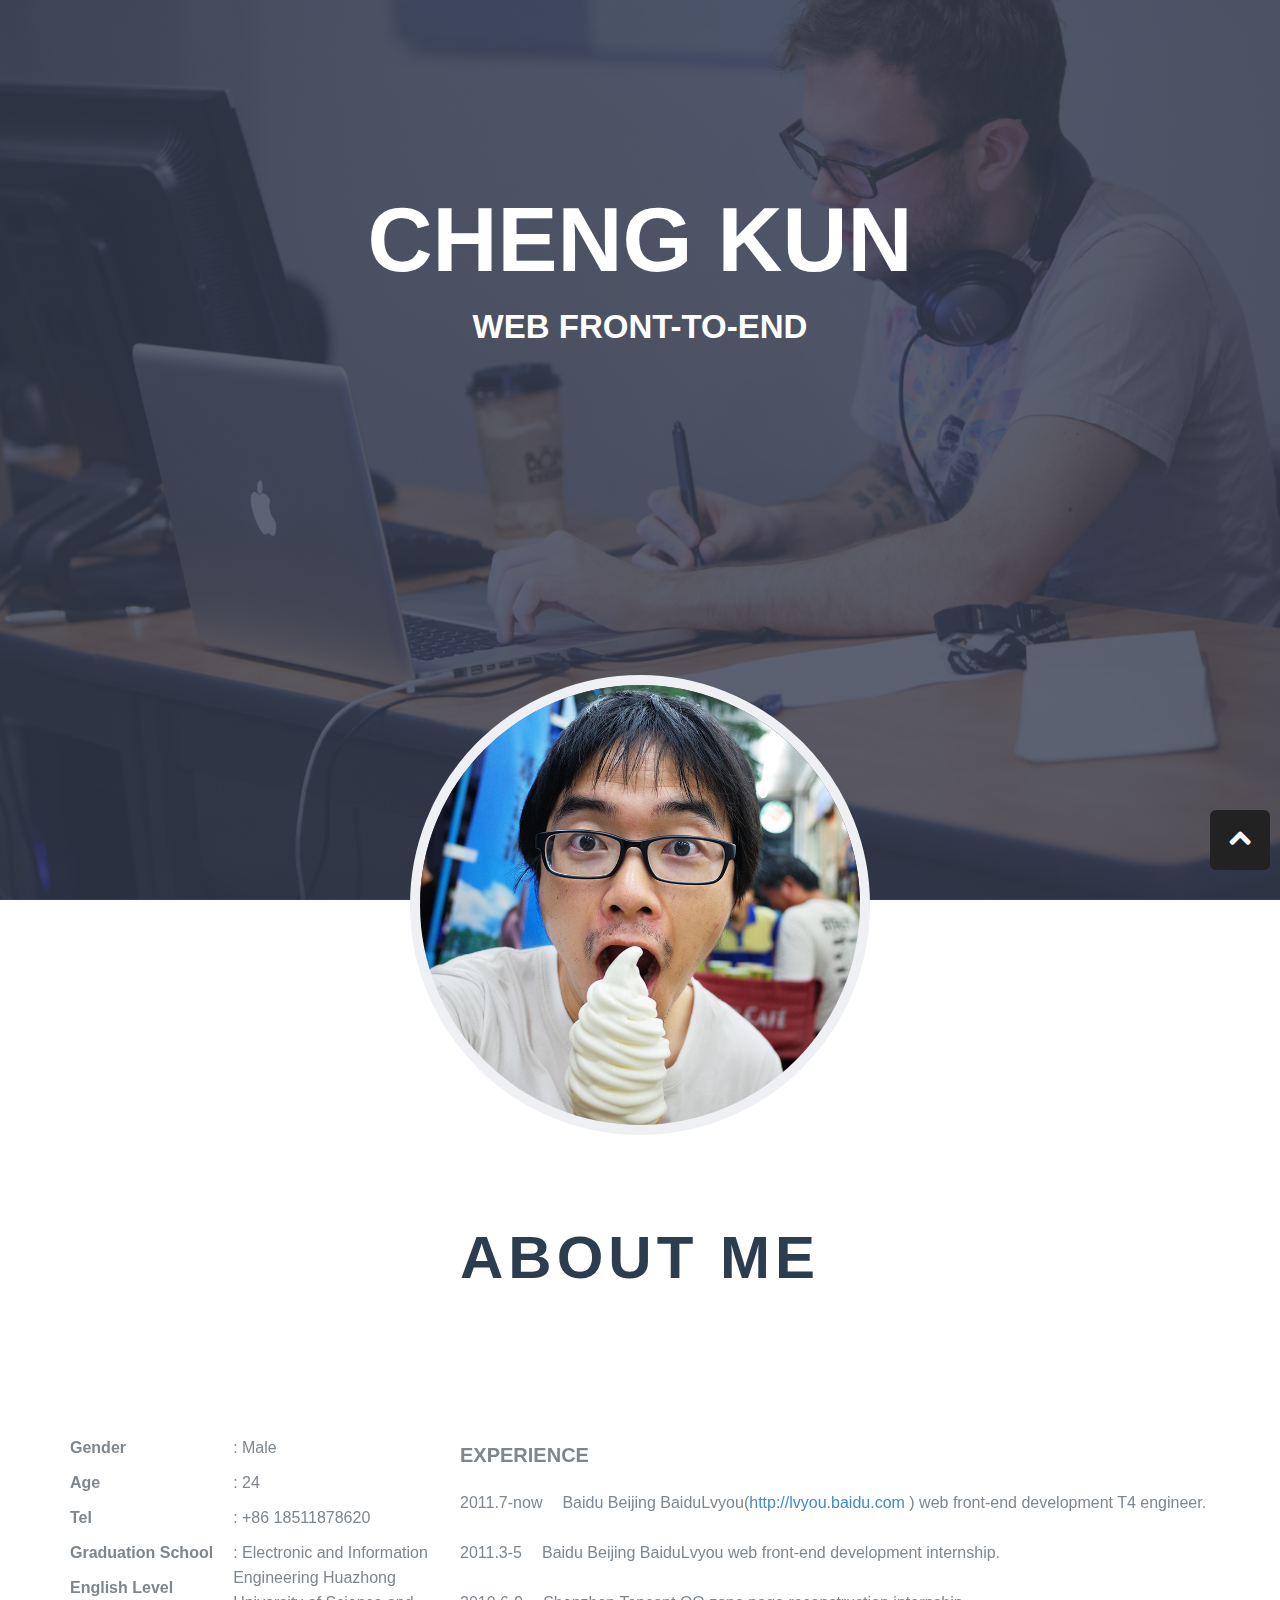
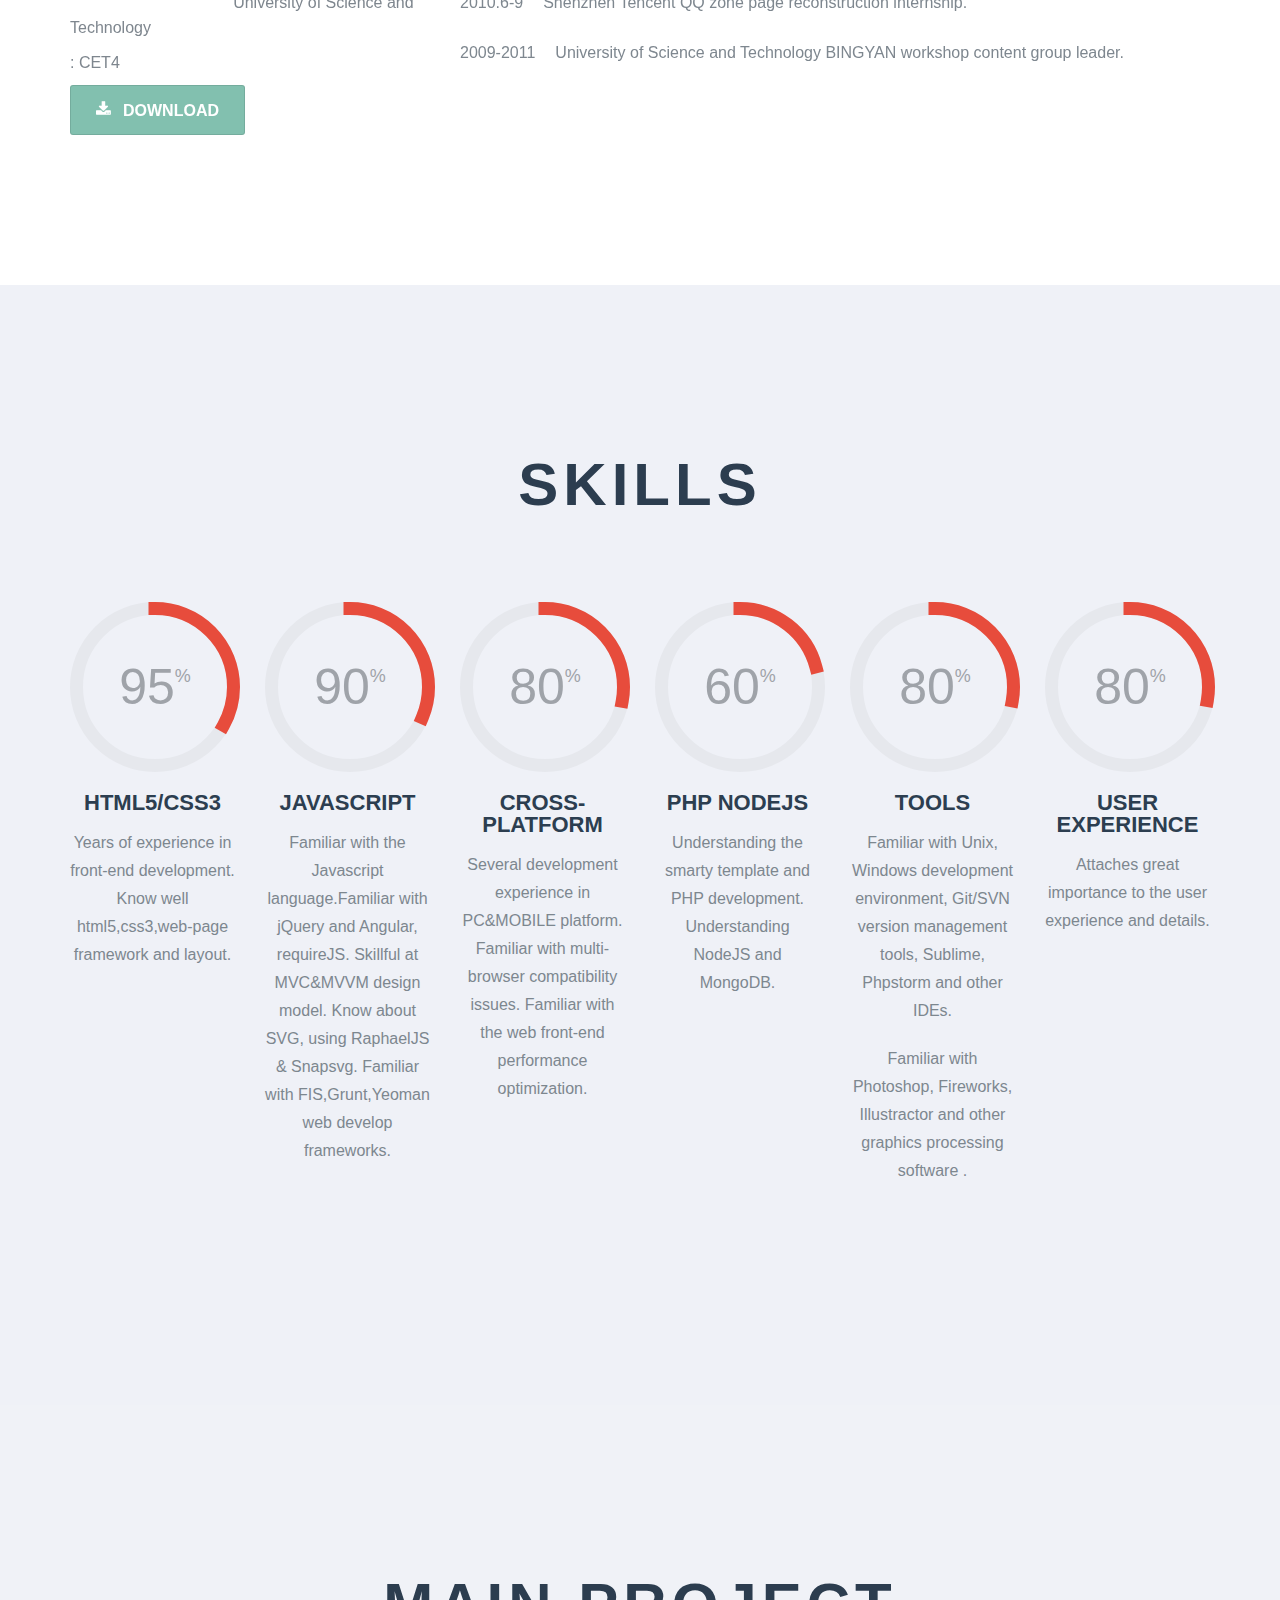
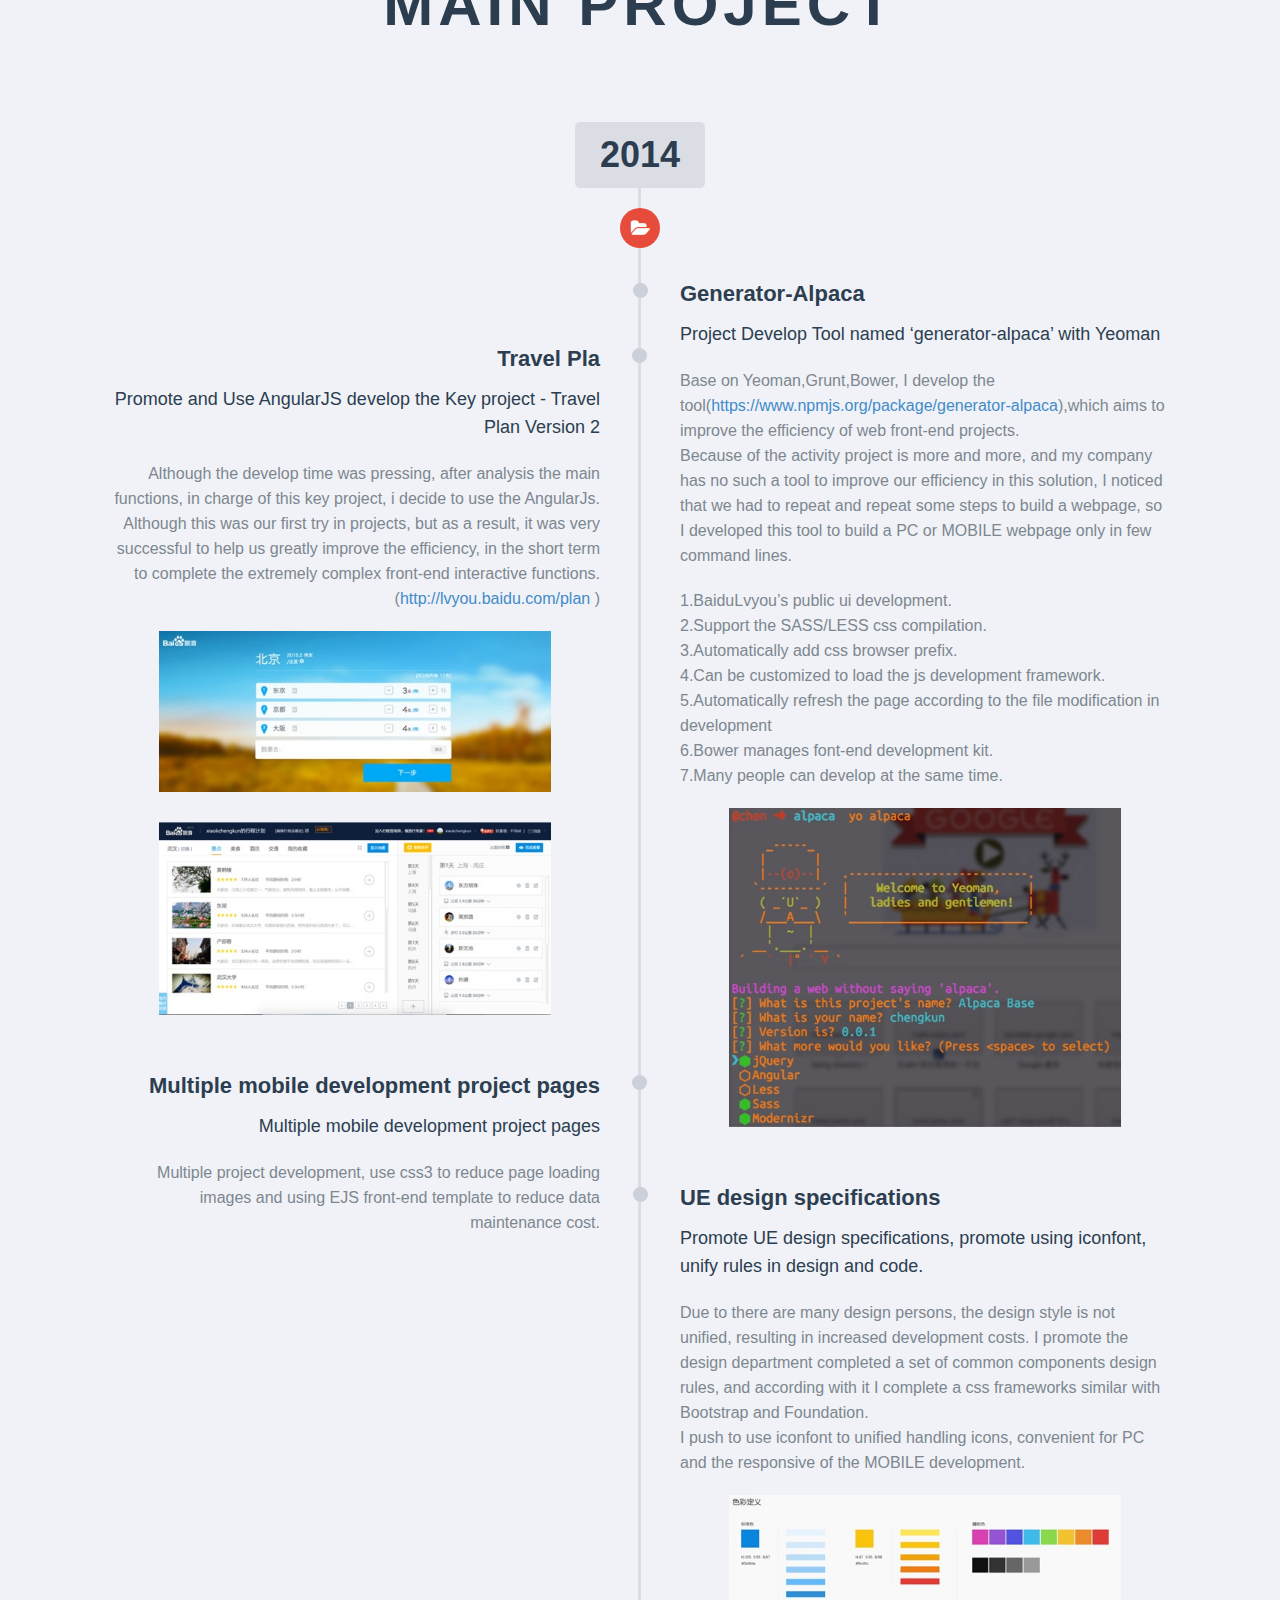
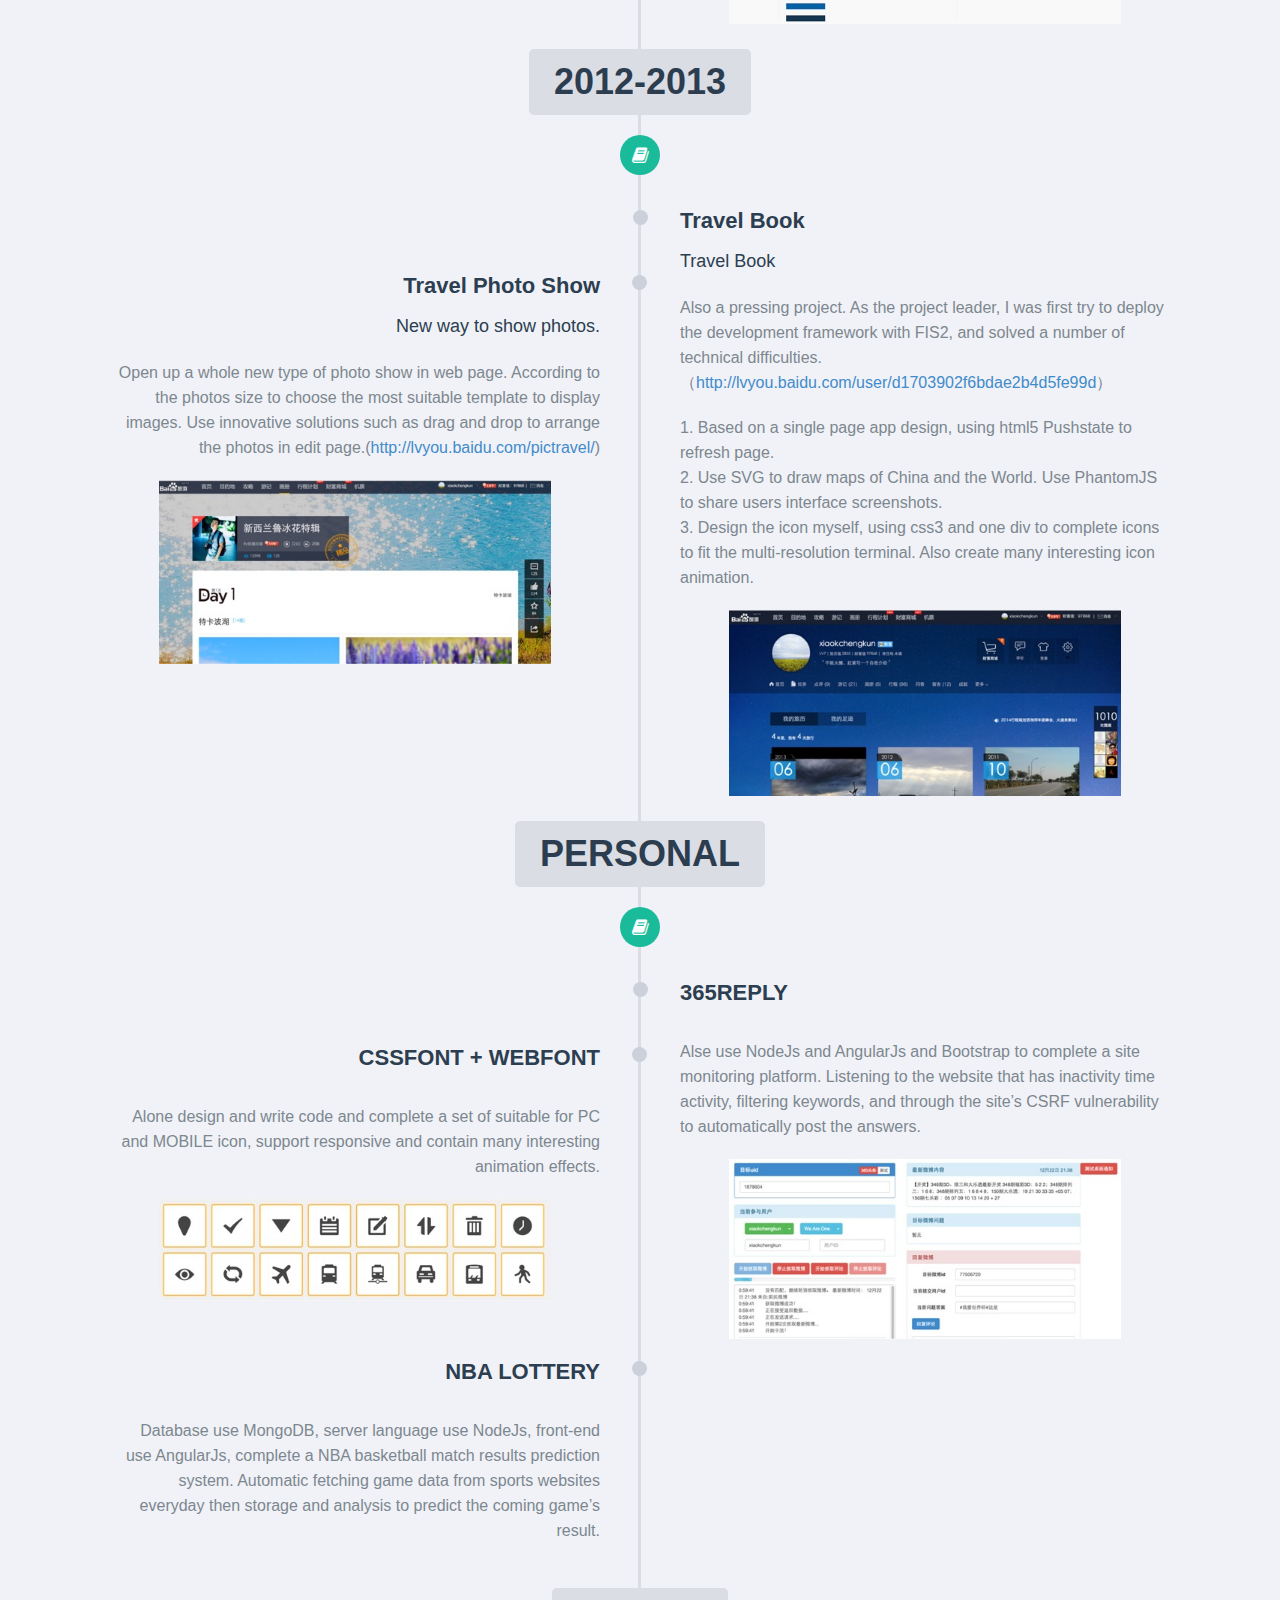
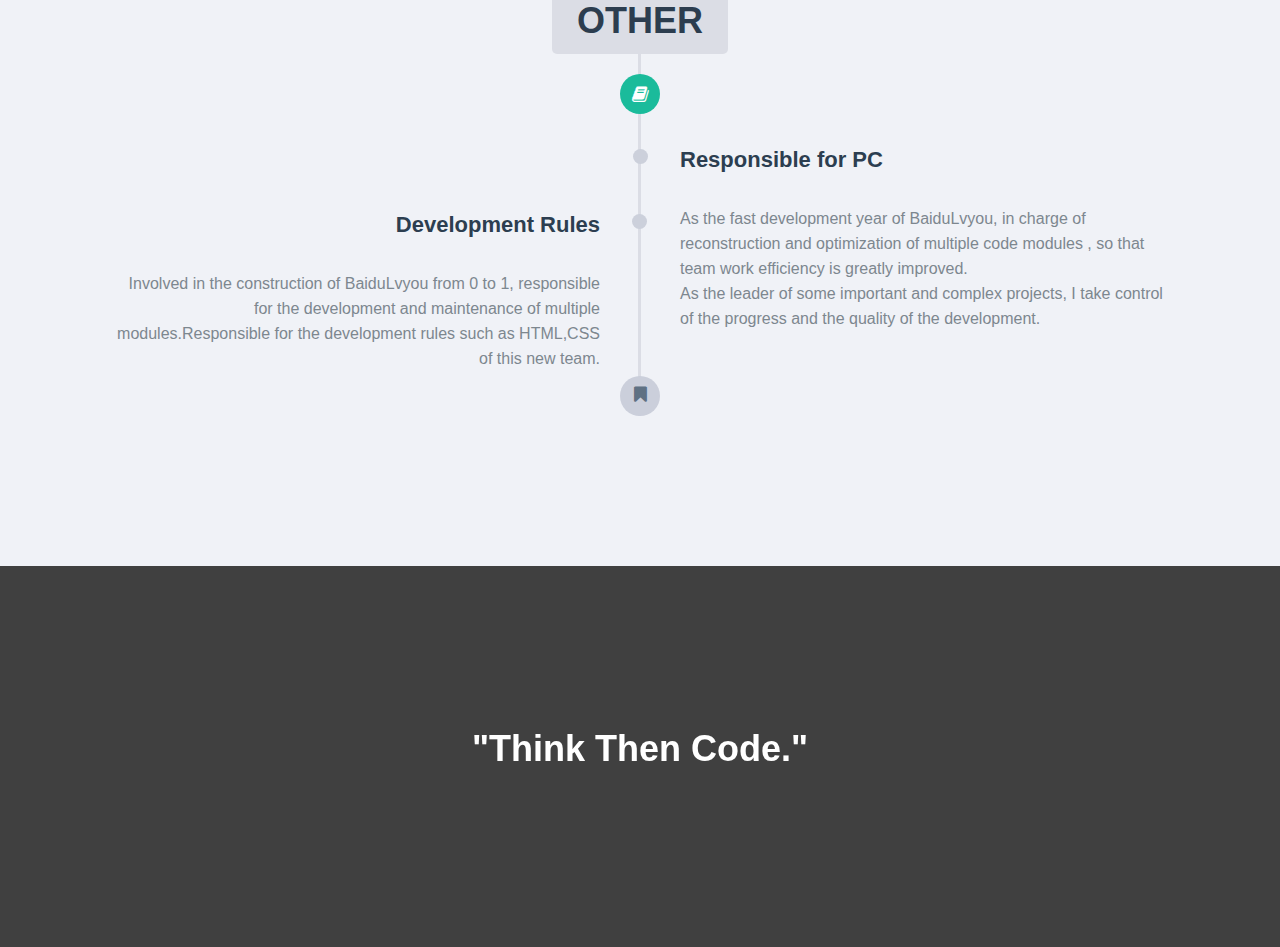
==== commit 18d8f7f0: "en" ====
--- a/en.html
+++ b/en.html
@@ -293,17 +293,14 @@
 								<div class="timeline-post-content-holder">
 									<div class="timeline-post-icon"></div>
 									<div class="timeline-post-title">
-										<h4>旅行アルバム</h4>
-									</div>
-									<div class="timeline-post-subtitle">
-										<p>NEW 旅行アルバム</p>
-									</div>
-									<div class="timeline-post-content">
-										<p>新しい画像ページの表示方法を作った。画像のサイズによって、それに合わせる展示フォームを使わせる。また、drag-and-dropなどの新しい方向を使って、写真の分類、整理を完成した。(<a target="_blank" href="http://lvyou.baidu.com/pictravel/">http://lvyou.baidu.com/pictravel/</a>)</p>
-										<p>
-											①フロントにおいてJSで画面を生成して、サイズに合わせて最適な展示をさせる。<br>
-											②写真ロードの最適化を図った。一つのページで数百枚の写真でも問題なし。
-										</p>
+										<h4>Travel Photo Show</h4>
+									</div>
+									<div class="timeline-post-subtitle">
+										<p>New way to show photos.</p>
+									</div>
+									<div class="timeline-post-content">
+										<p>Open up a whole new type of photo show in web page. According to the photos size to choose the most suitable template to display images. Use innovative solutions such as drag and drop to arrange the photos in edit page.(<a target="_blank" href="http://lvyou.baidu.com/pictravel/">http://lvyou.baidu.com/pictravel/</a>)</p>
+
 									</div>
 									<div class="timeline-post-img">
 										<a target="_blank" href="./asset/img/pictravel_full.jpg"><img src="./asset/img/pictravel.png" alt=""></a>
@@ -316,17 +313,17 @@
 								<div class="timeline-post-content-holder">
 									<div class="timeline-post-icon"></div>
 									<div class="timeline-post-title">
-										<h4>旅行メモリ</h4>
-									</div>
-									<div class="timeline-post-subtitle">
-										<p>旅行メモリ</p>
-									</div>
-									<div class="timeline-post-content">
-										<p>責任者として、FIS2の開発フレームワークの使用を決定して、技術難題を克服した。（<a target="_blank" href="http://lvyou.baidu.com/user/d1703902f6bdae2b4d5fe99d">http://lvyou.baidu.com/user/d1703902f6bdae2b4d5fe99d</a>）</p>
+										<h4>Travel Book</h4>
+									</div>
+									<div class="timeline-post-subtitle">
+										<p>Travel Book</p>
+									</div>
+									<div class="timeline-post-content">
+										<p>Also a pressing project. As the project leader, I was first try to deploy the development framework with FIS2, and solved a number of technical difficulties.（<a target="_blank" href="http://lvyou.baidu.com/user/d1703902f6bdae2b4d5fe99d">http://lvyou.baidu.com/user/d1703902f6bdae2b4d5fe99d</a>）</p>
 										<p>
-											①シングルページAppの設計コンセプトに基づいて、Quickling及びHTML5 pushstateを利用して、部分更新を完成した。<br>
-											②SVGを利用して、中国地図と世界地図を書いて、phantomjsを利用して、ユーザエンドの画面スクリーン ショットシェアを完成させた。<br>
-											③自らでデザイナーの単調なIcon設計を改善して，one divを利用して、多重解像度に適用した且つアニメーション効果のあるアイコンを完成した。。
+											1. Based on a single page app design, using html5 Pushstate to refresh page.<br>
+											2. Use SVG to draw maps of China and the World. Use PhantomJS to share users interface screenshots.<br>
+											3. Design the icon myself, using css3 and one div to complete icons to fit the multi-resolution terminal. Also create many interesting icon animation.
 										</p>
 									</div>
 									<div class="timeline-post-img">
@@ -354,7 +351,7 @@
 										<p></p>
 									</div>
 									<div class="timeline-post-content">
-										<p>独自で設計とプログラミングをして、PCとMOBILEに適用したCSS及びSVGアイコンの開発を完成した。</p>
+										<p>Alone design and write code and complete a set of suitable for PC and MOBILE icon, support responsive and contain many interesting animation effects.</p>
 									</div>
 									<div class="timeline-post-img">
 										<img src="./asset/img/icon.png" alt="">
@@ -371,7 +368,7 @@
 										<p></p>
 									</div>
 									<div class="timeline-post-content">
-										<p>mongoDB（データベース） 、NodeJS（バックエンド開発言語）, AngularJs（フロントフレームワーク）を使用して、NBA試合の結果予測システムを開発した。スポーツサイト上のデータを自動的にクロールさせて、そのデータを分析してから、次の試合の結果を予測する。</p>
+										<p>Database use MongoDB, server language use NodeJs, front-end use AngularJs, complete a NBA basketball match results prediction system. Automatic fetching game data from sports websites everyday then storage and analysis to predict the coming game’s result.</p>
 									</div>
 								</div> <!-- /.timeline-post-content-holder end -->
 							</div>
@@ -387,7 +384,7 @@
 										<p></p>
 									</div>
 									<div class="timeline-post-content">
-										<p>NodeJSとAngularJs Bootstrapを利用して、1日間使って、あるサイトの監視プラットフォームを開発した。Q&Aサイトの快速回答イベントをモニタリングして、キーワードをフィルターして、CSRFバッグを利用して、快速に質問を答えられた。</p>
+										<p>Alse use NodeJs and AngularJs and Bootstrap to complete a site monitoring platform. Listening to the website that has inactivity time activity, filtering keywords, and through the site’s CSRF vulnerability to automatically post the answers.</p>
 									</div>
 									<div class="timeline-post-img">
 										<a target="_blank" href="./asset/img/365_full.jpg"><img src="./asset/img/365.png" alt=""></a>
@@ -407,13 +404,13 @@
 								<div class="timeline-post-content-holder">
 									<div class="timeline-post-icon"></div>
 									<div class="timeline-post-title">
-										<h4>開発方法の策定</h4>
+										<h4>Development Rules</h4>
 									</div>
 									<div class="timeline-post-subtitle">
 										<p></p>
 									</div>
 									<div class="timeline-post-content">
-										<p>百度トラベルという新規事業に参加して、複数のモジュールの開発をメンテナンスをやった。新しいチームを組んで、開発方法の策定に取り組んでいた。</p>
+										<p>Involved in the construction of BaiduLvyou from 0 to 1, responsible for the development and maintenance of multiple modules.Responsible for the development rules such as HTML,CSS of this new team.</p>
 									</div>
 								</div> <!-- /.timeline-post-content-holder end -->
 							</div> <!-- /.timeline-post end -->
@@ -423,13 +420,13 @@
 								<div class="timeline-post-content-holder">
 									<div class="timeline-post-icon"></div>
 									<div class="timeline-post-title">
-										<h4>PC 責任社として</h4>
+										<h4>Responsible for PC</h4>
 									</div>
 									<div class="timeline-post-subtitle">
 										<p></p>
 									</div>
 									<div class="timeline-post-content">
-										<p>そのなかで、複数のモジュールの最構築、最適化を担当して、開発効率の向上に取り組んでいた。責任社として、プロジェクトの進捗と品質をコントロールした。</p>
+										<p>As the fast development year of BaiduLvyou, in charge of reconstruction and optimization of multiple code modules , so that team work efficiency is greatly improved.<br>As the leader of some important and complex projects, I take control of the progress and the quality of the development.</p>
 									</div>
 								</div> <!-- /.timeline-post-content-holder end -->
 							</div>
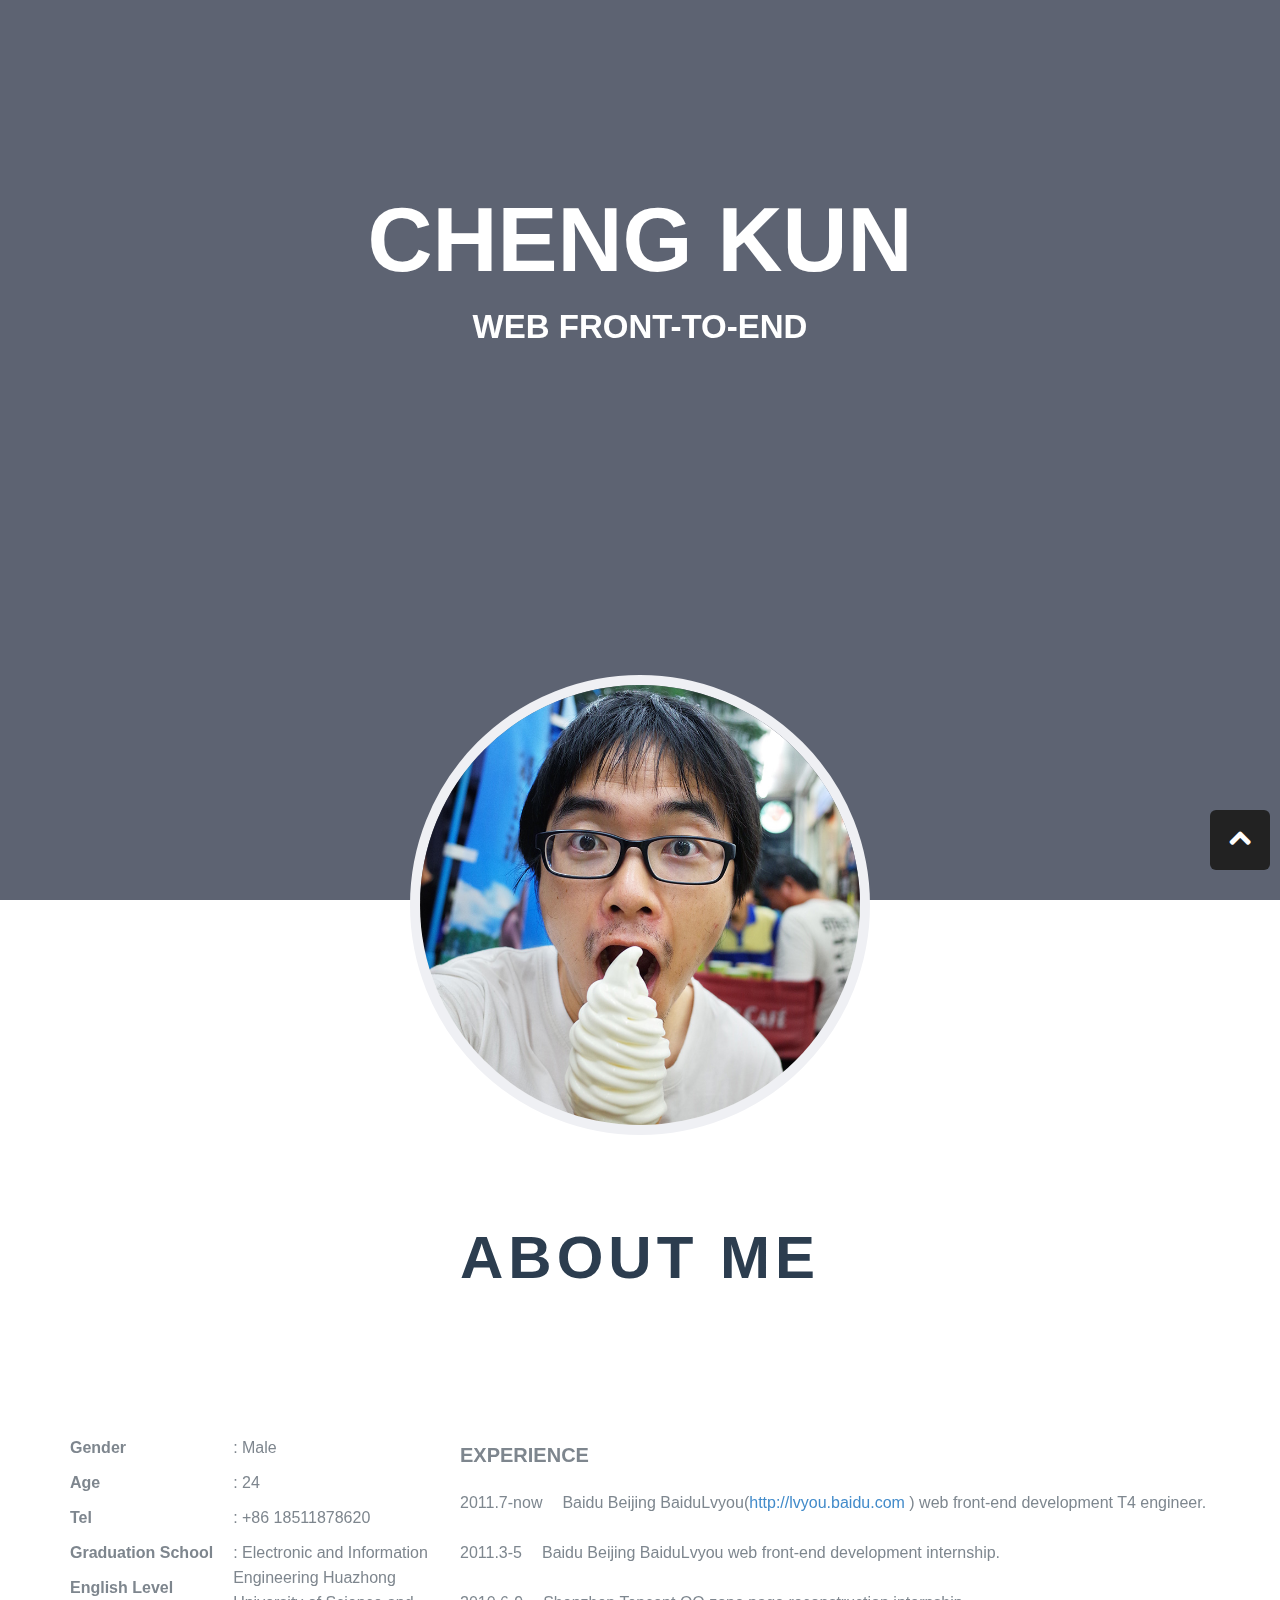
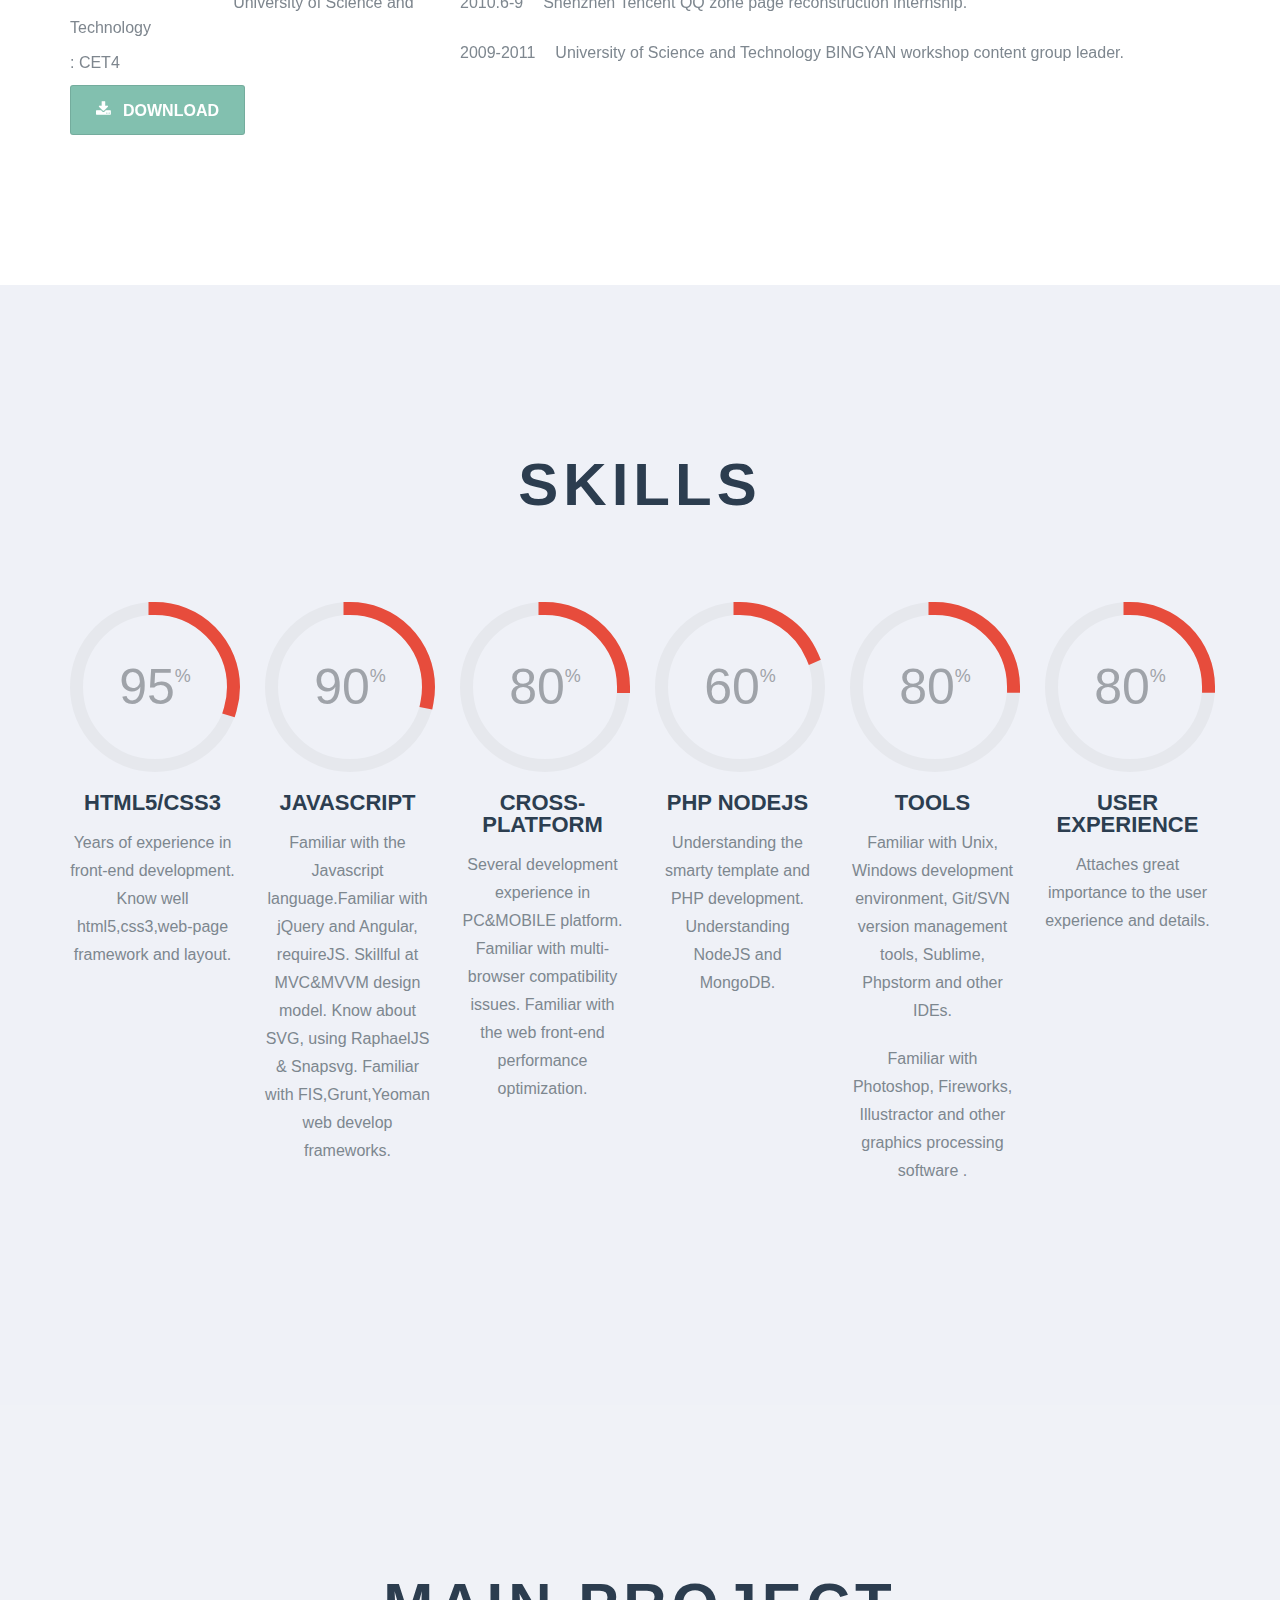
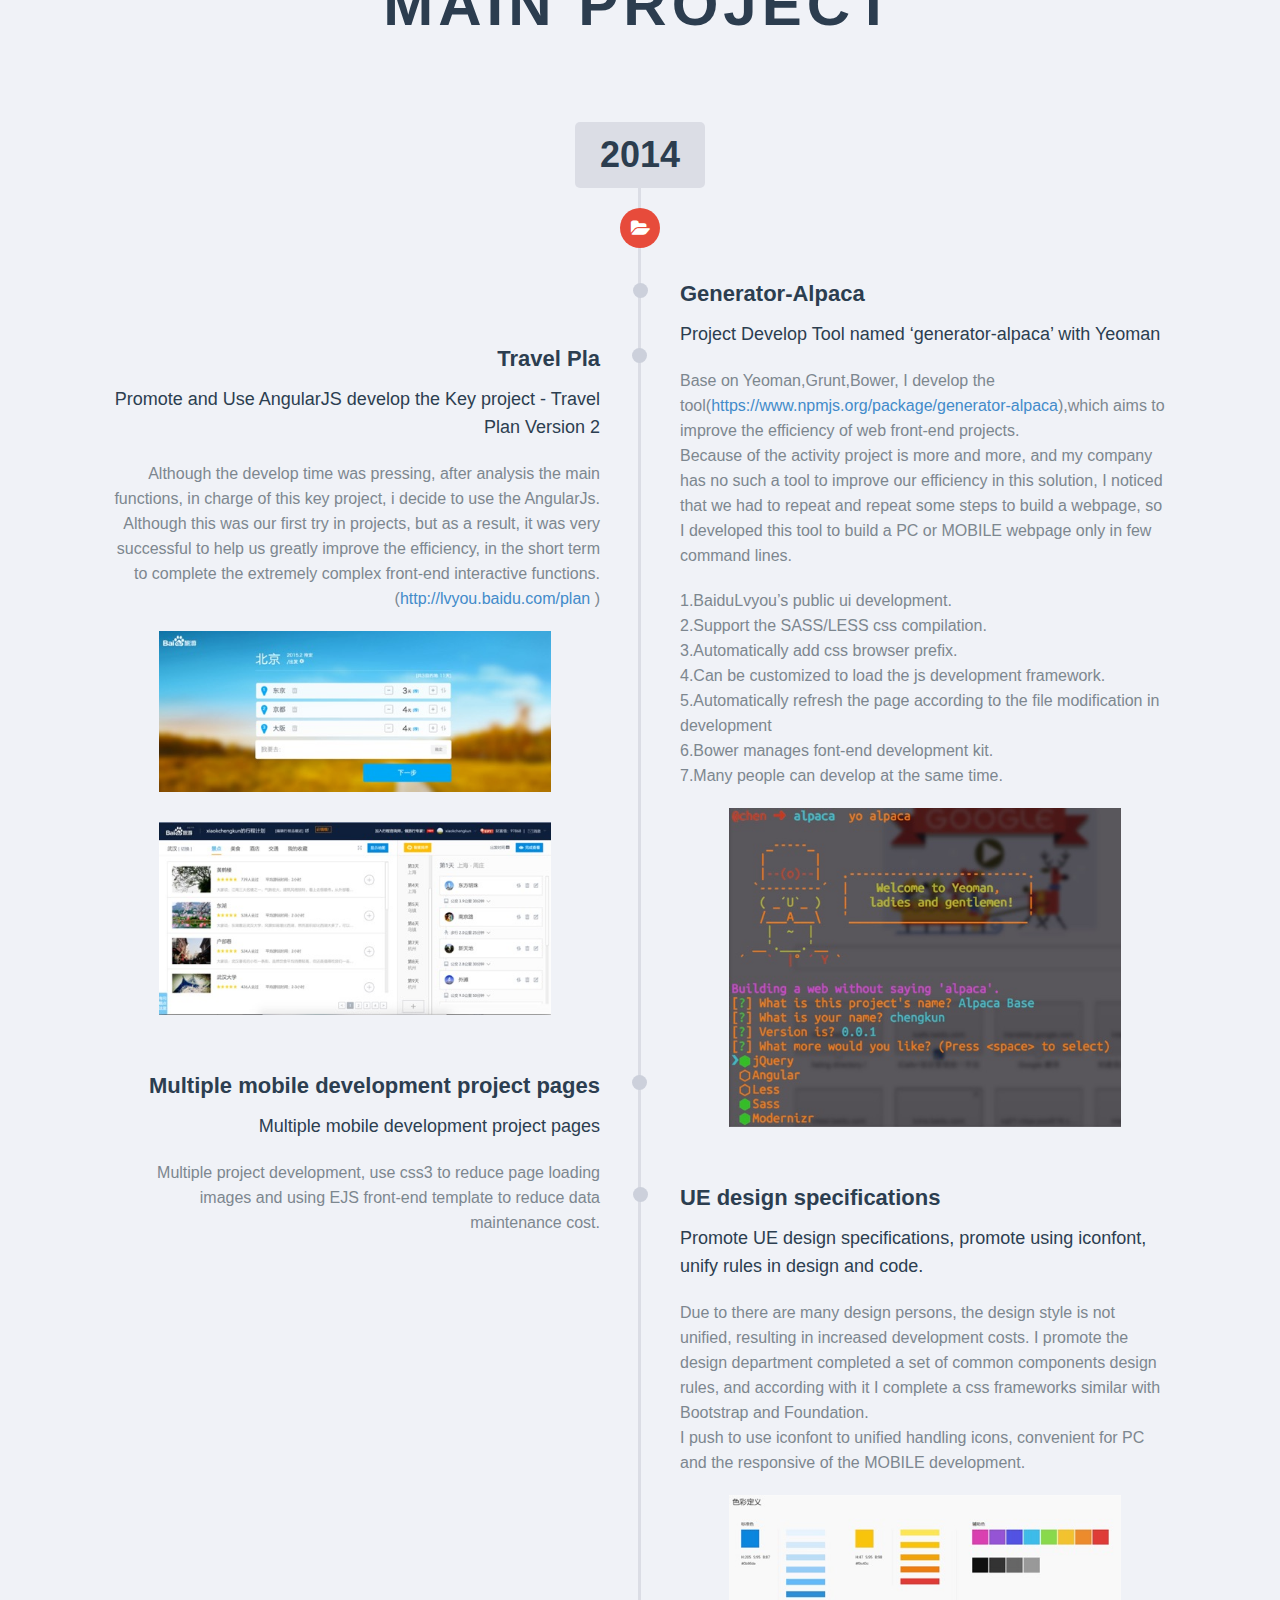
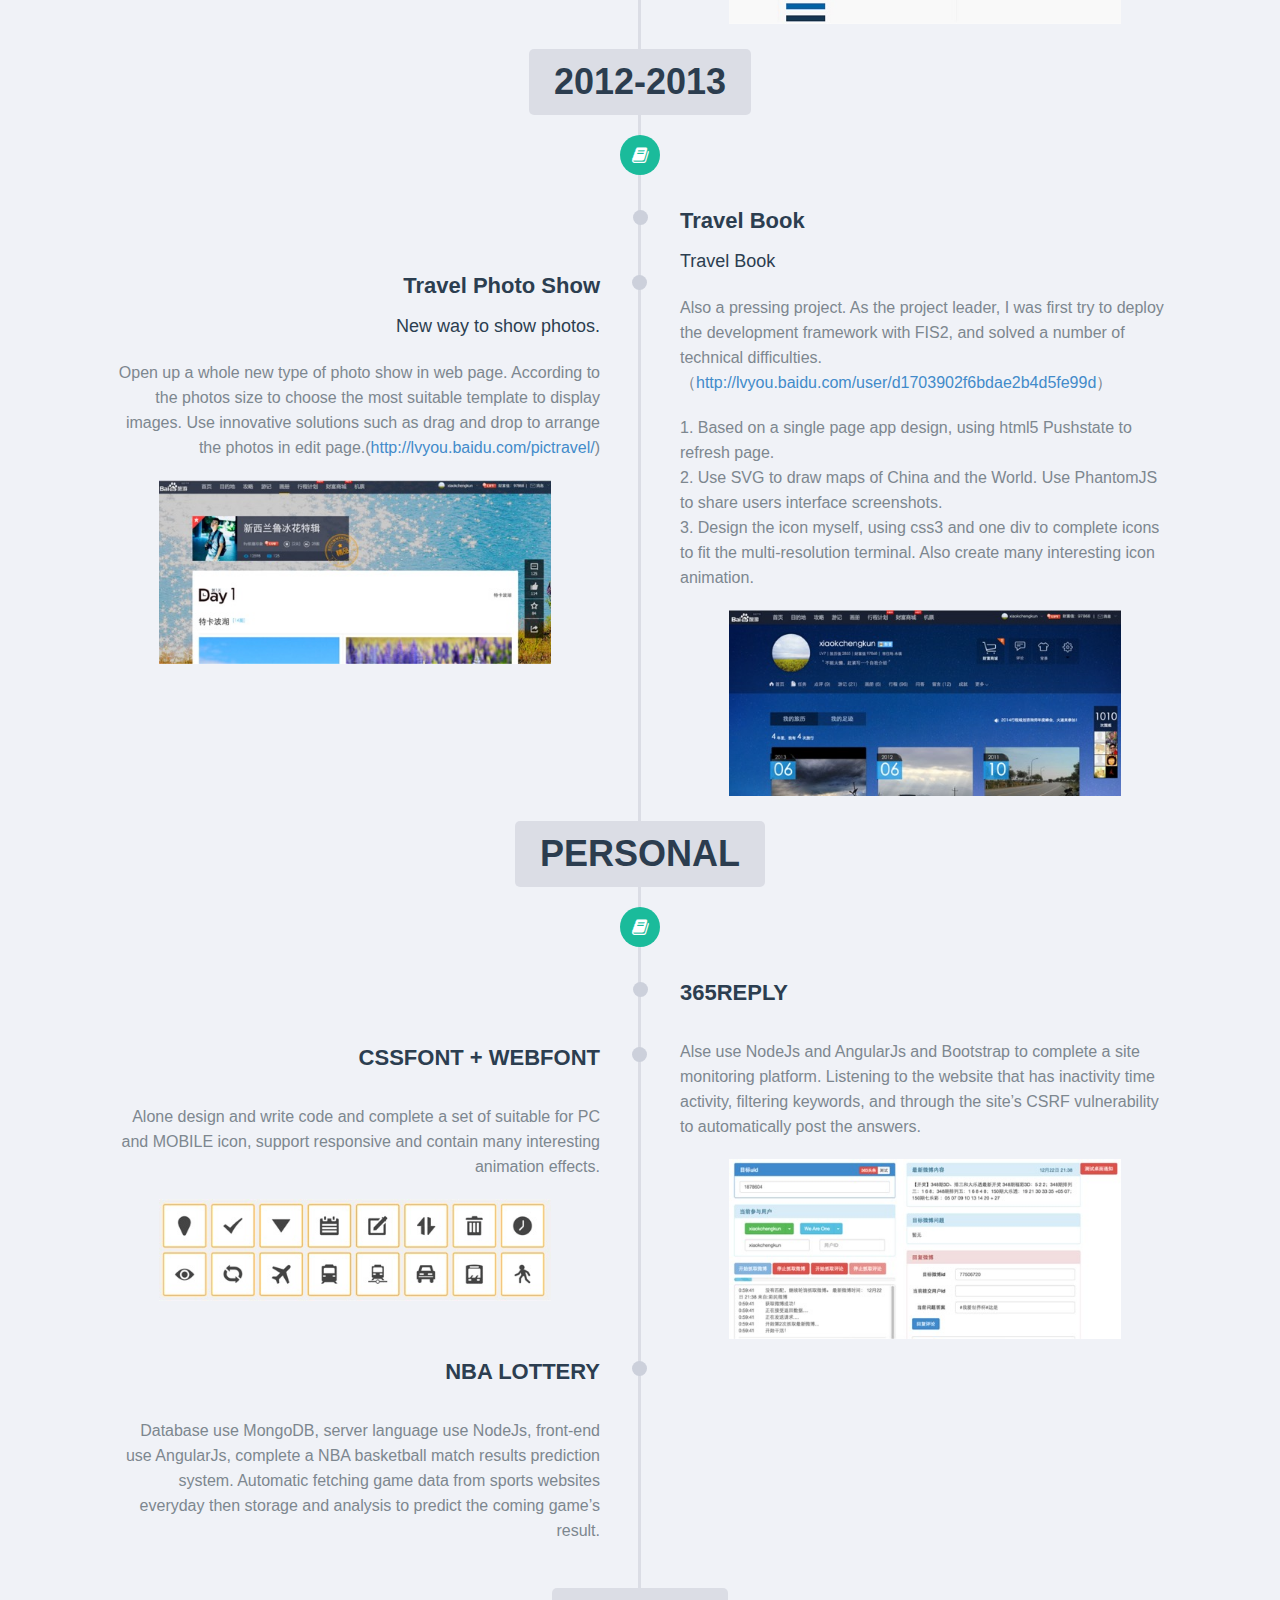
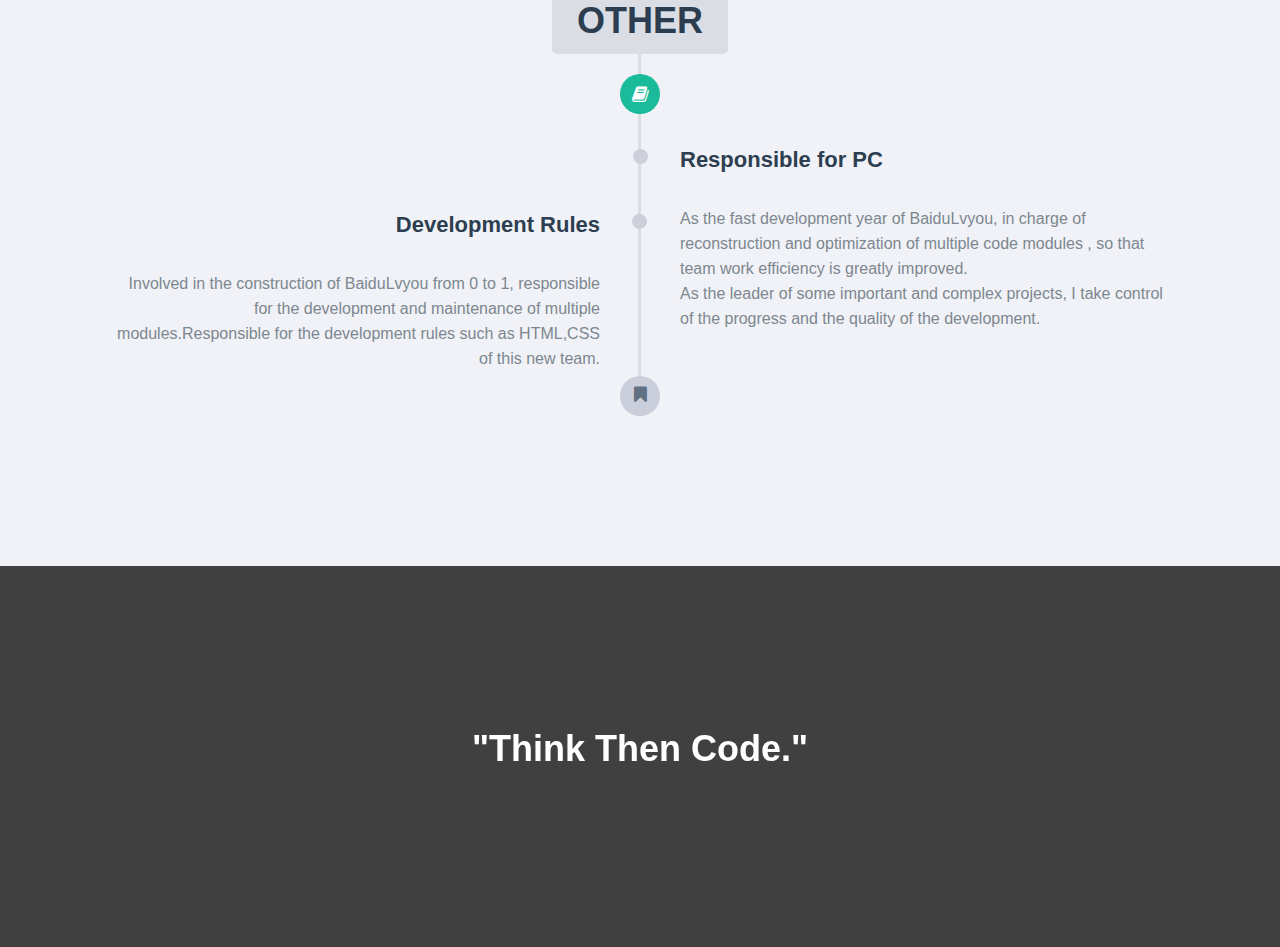
==== commit 40114ec8: "change link" ====
--- a/en.html
+++ b/en.html
@@ -89,7 +89,7 @@
 							<p>: Electronic and Information Engineering Huazhong University of Science and Technology</p>
 							<p>: CET4</p>
 						</div><!-- end .info-details -->
-						<a style="background:#82C0AF;" href="./download/chengkun_zh.pdf" class="mt-button large btn"><i class="fa-download"></i><span>DOWNLOAD</span></a>
+						<a style="background:#82C0AF;" target="_blank" href="./download/chengkun_en.pdf" class="mt-button large btn"><i class="fa-download"></i><span>DOWNLOAD</span></a>
 					</div> <!-- end .about-info -->
 				</div> <!-- end .col-md-4 -->
 				<div class="col-md-8">
--- a/asset/styles.css
+++ b/asset/styles.css
@@ -760,7 +760,6 @@
 /* 6 - Home
 ------------------------------------------------------------------------*/
 #home{
-    background: url('../asset/img/home_img.jpg');
     background-attachment: fixed !important;
     background-position: center center;
     background-repeat: no-repeat;
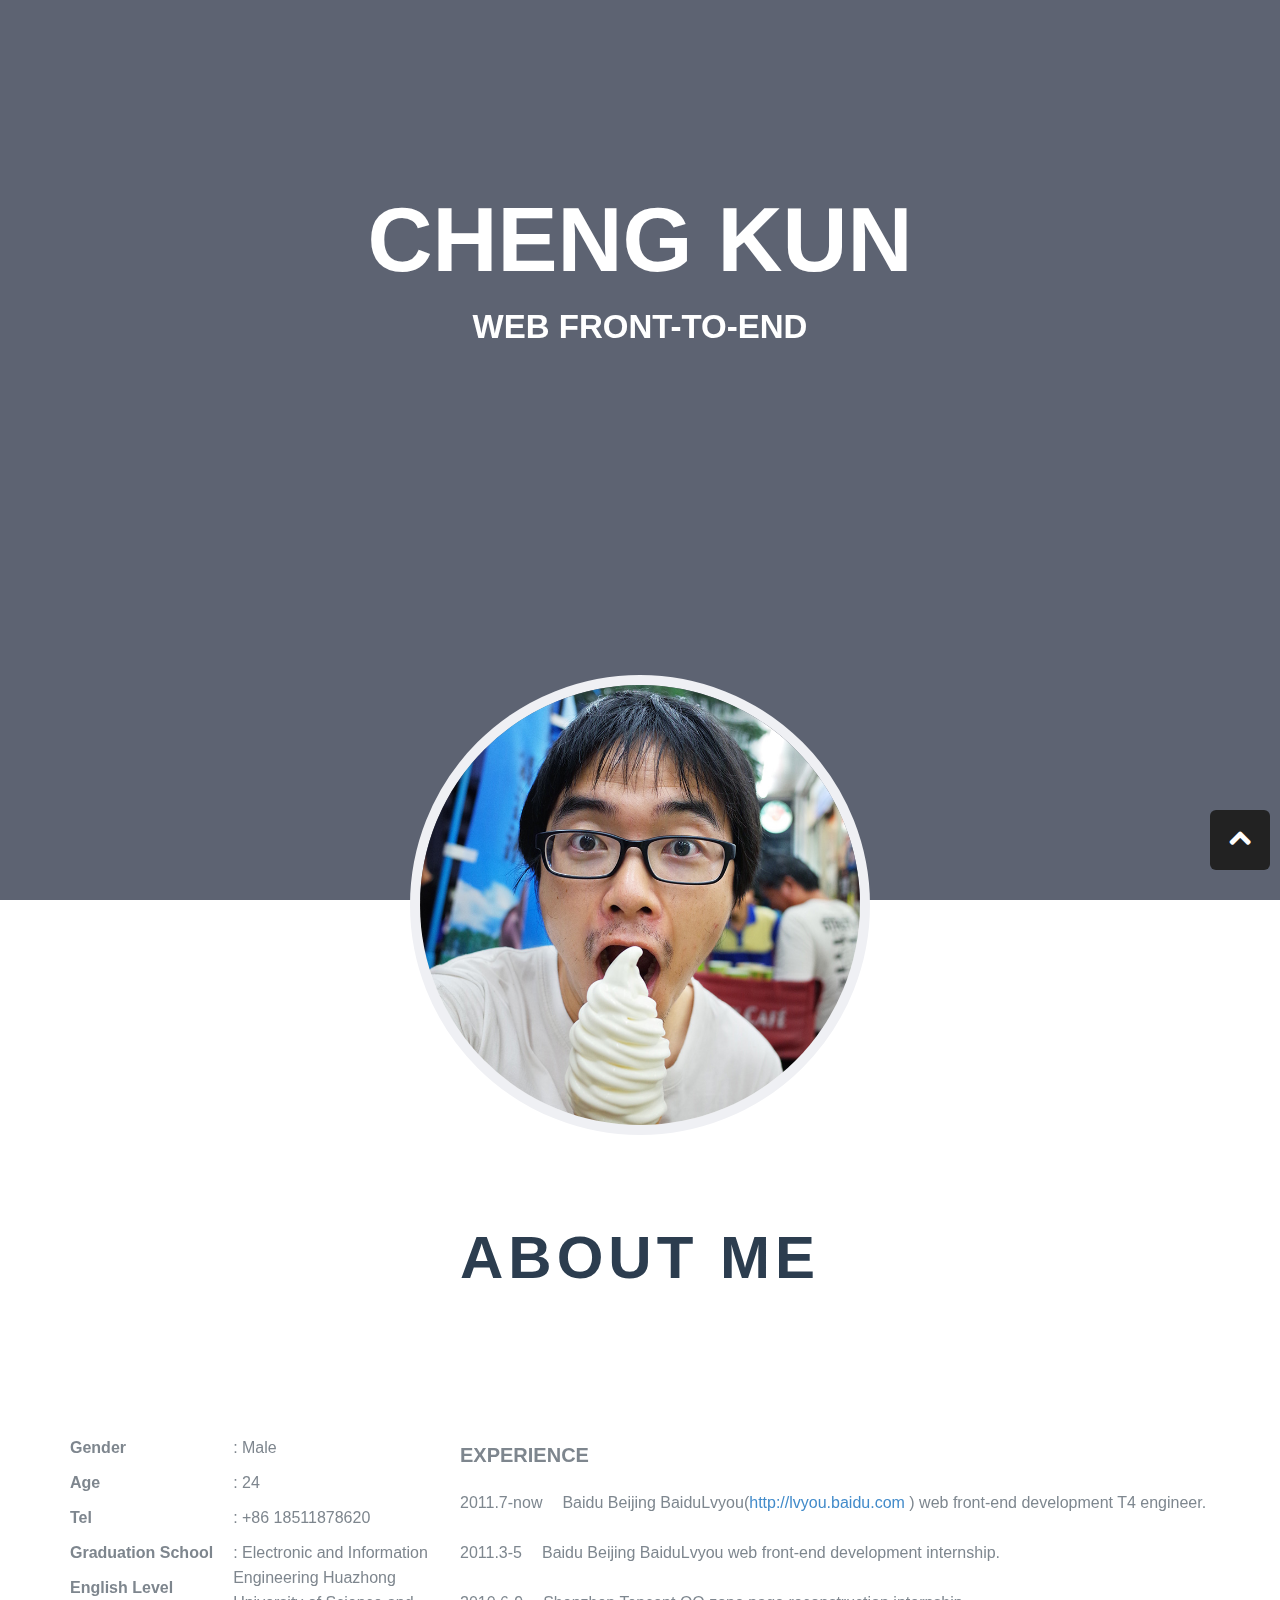
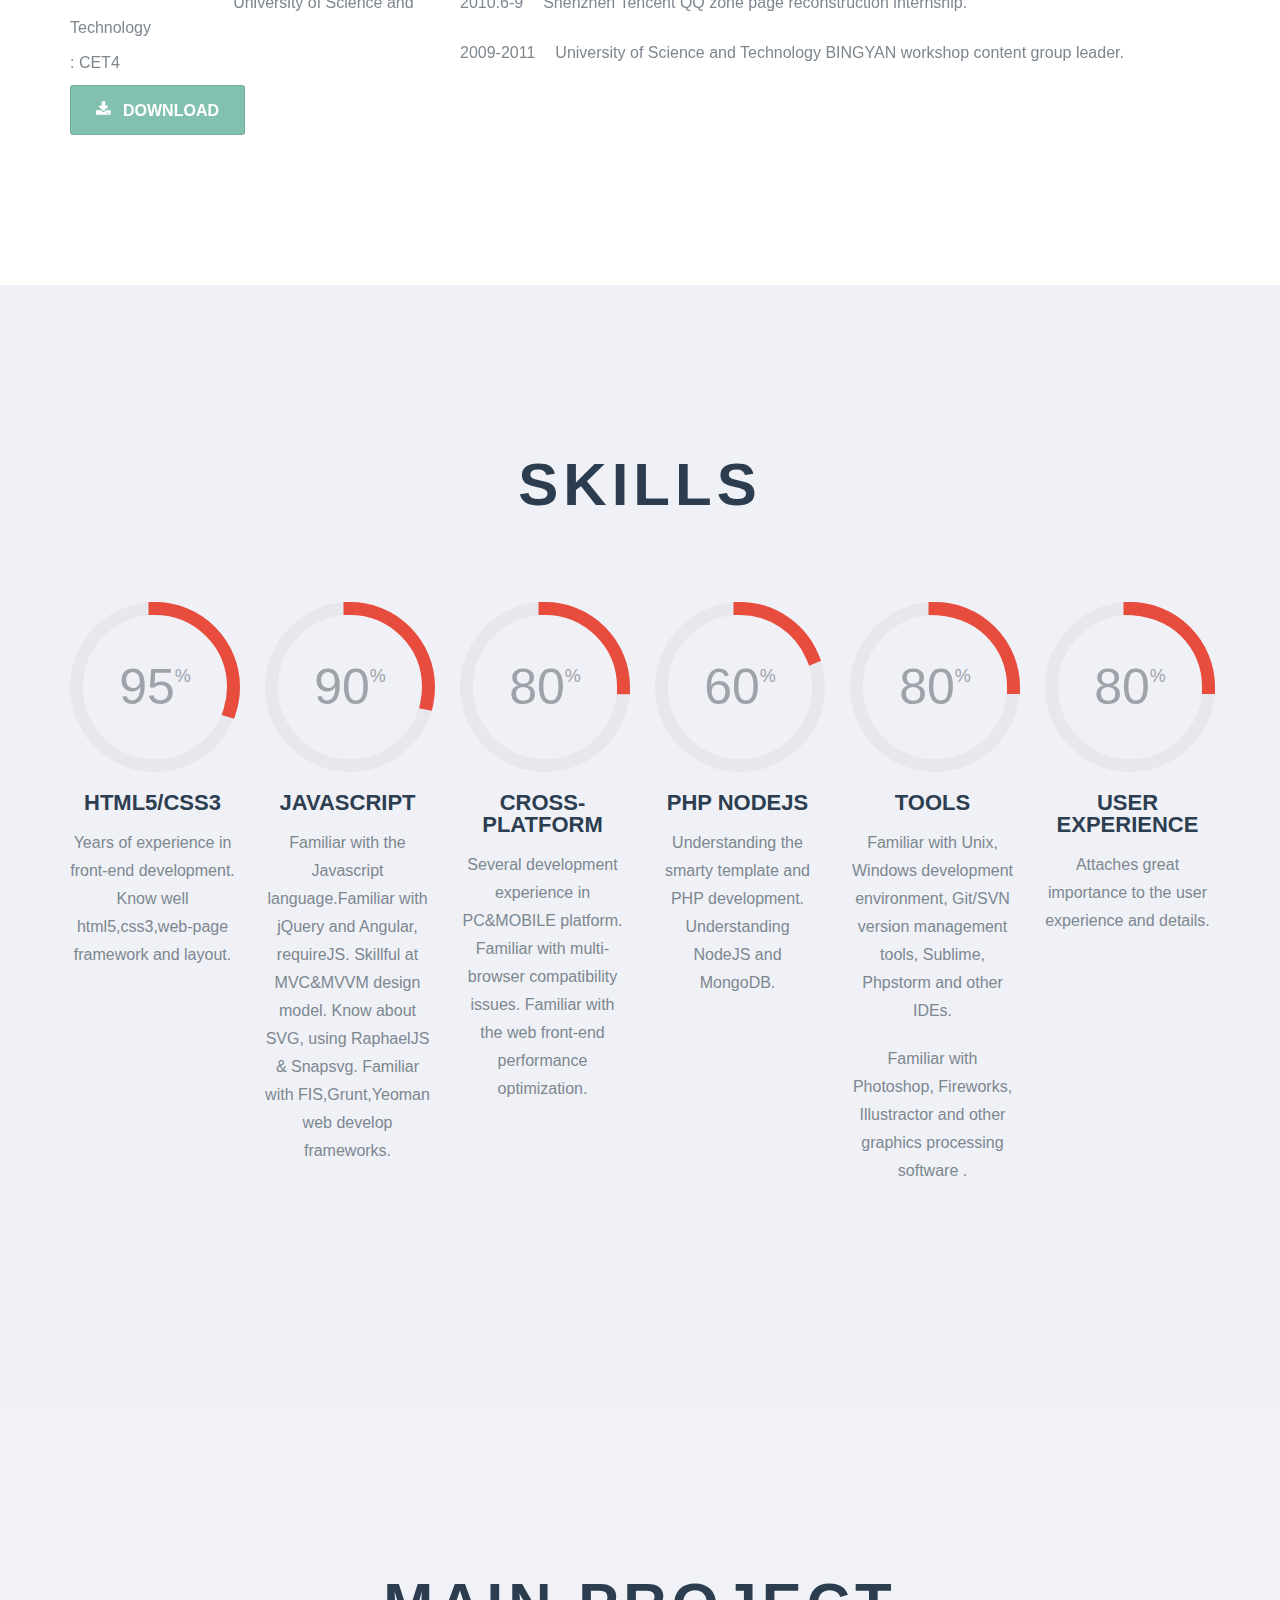
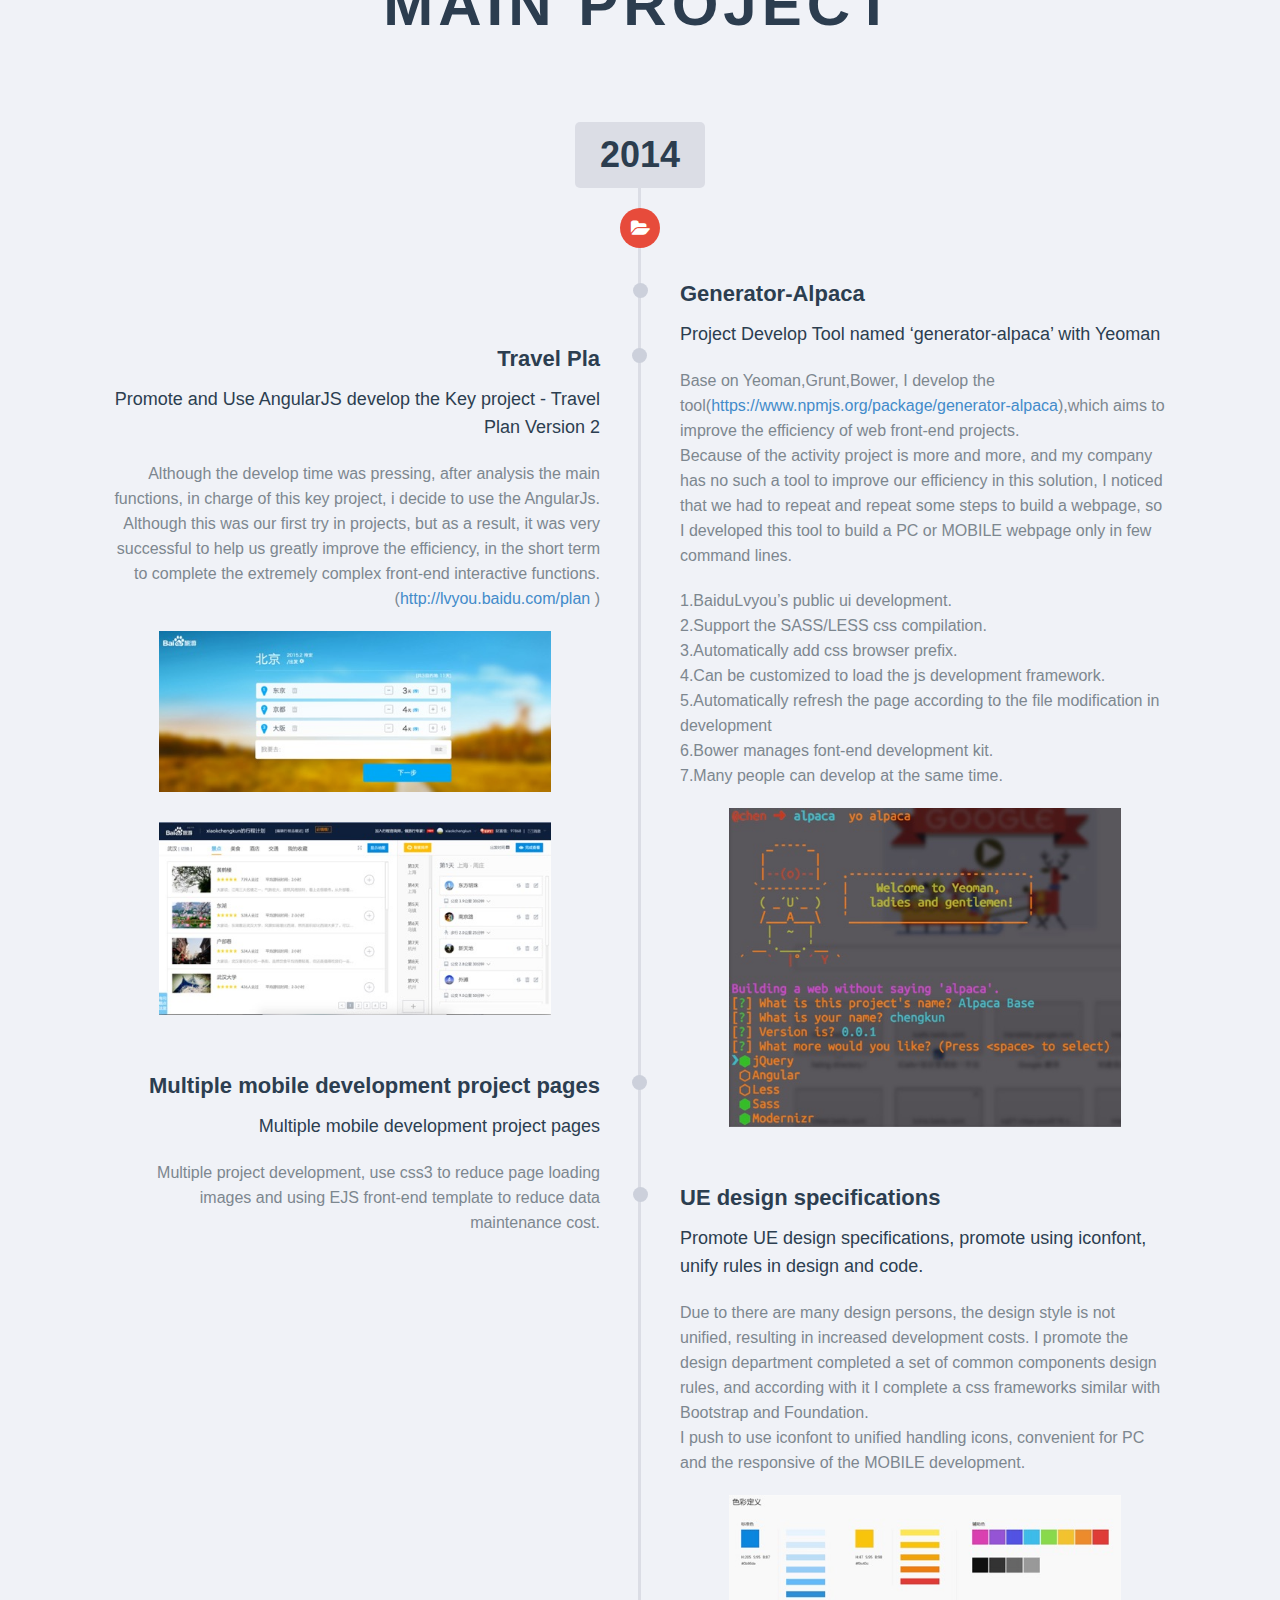
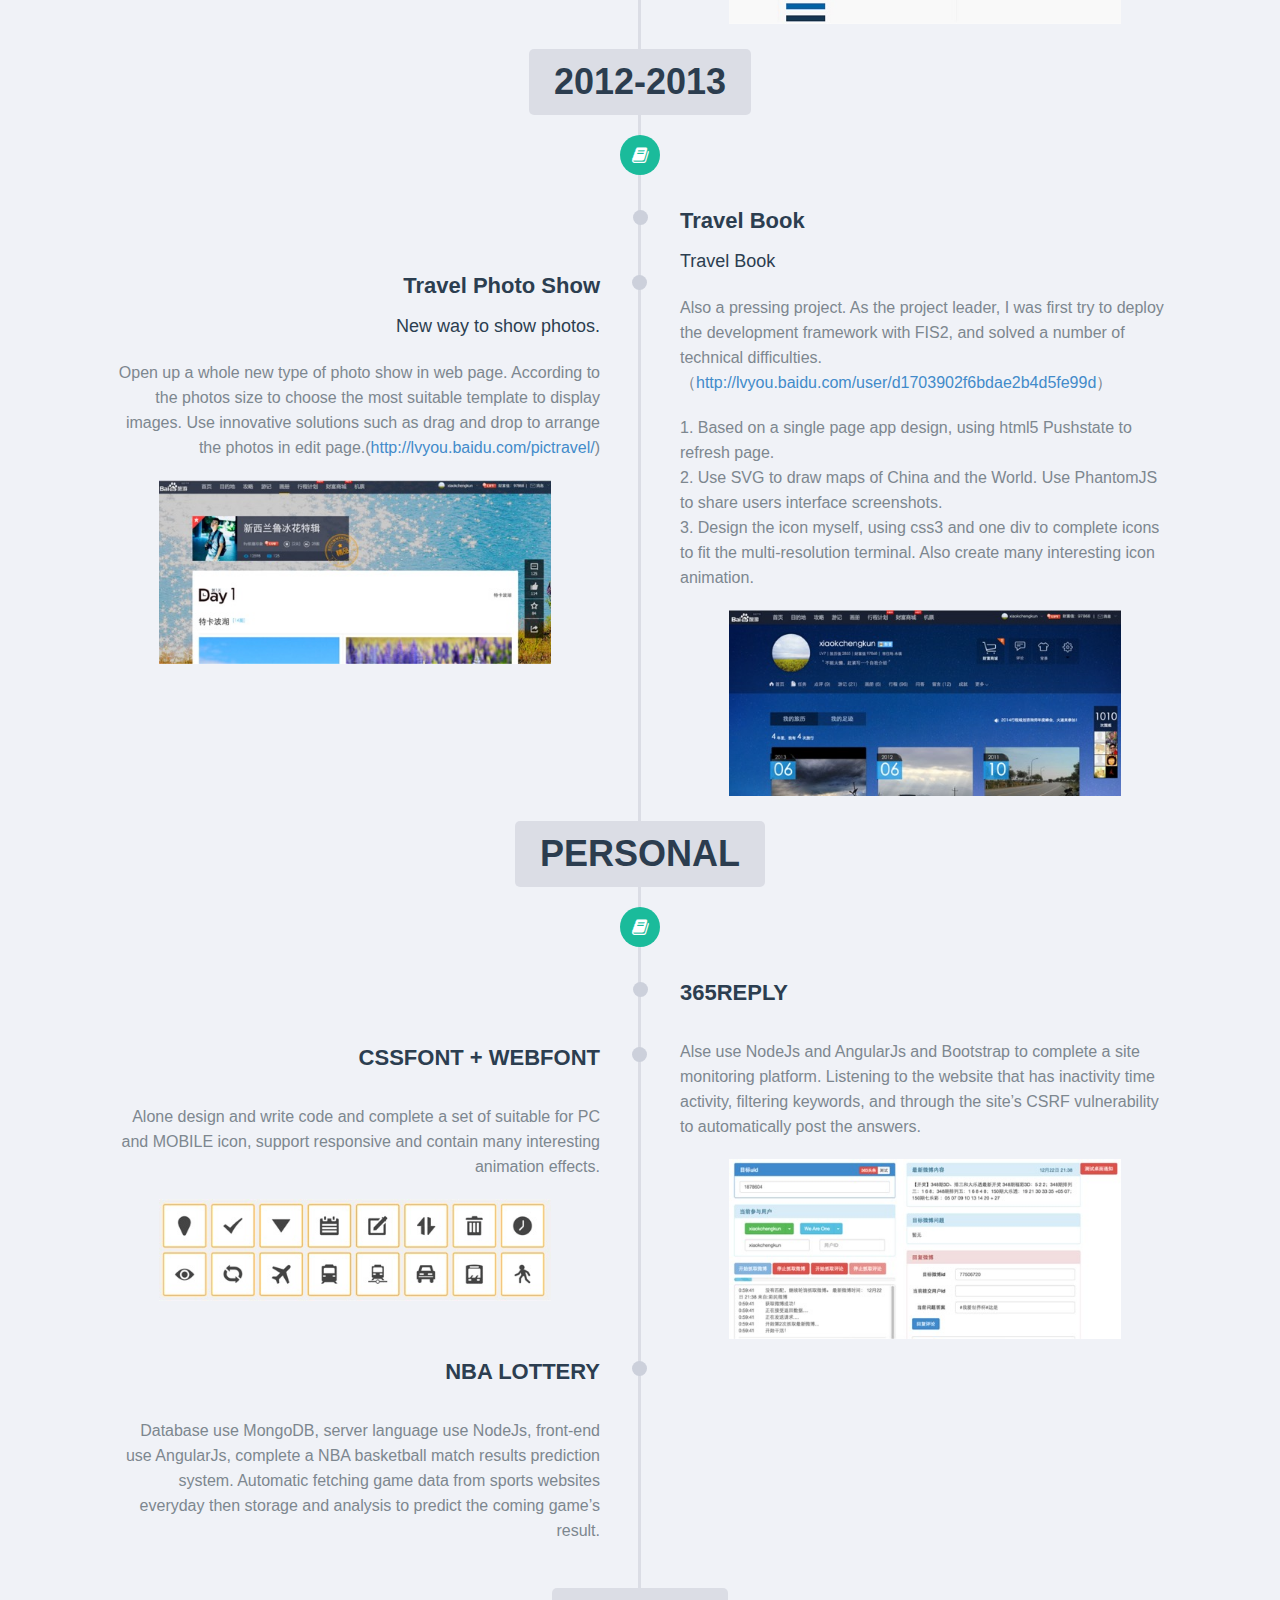
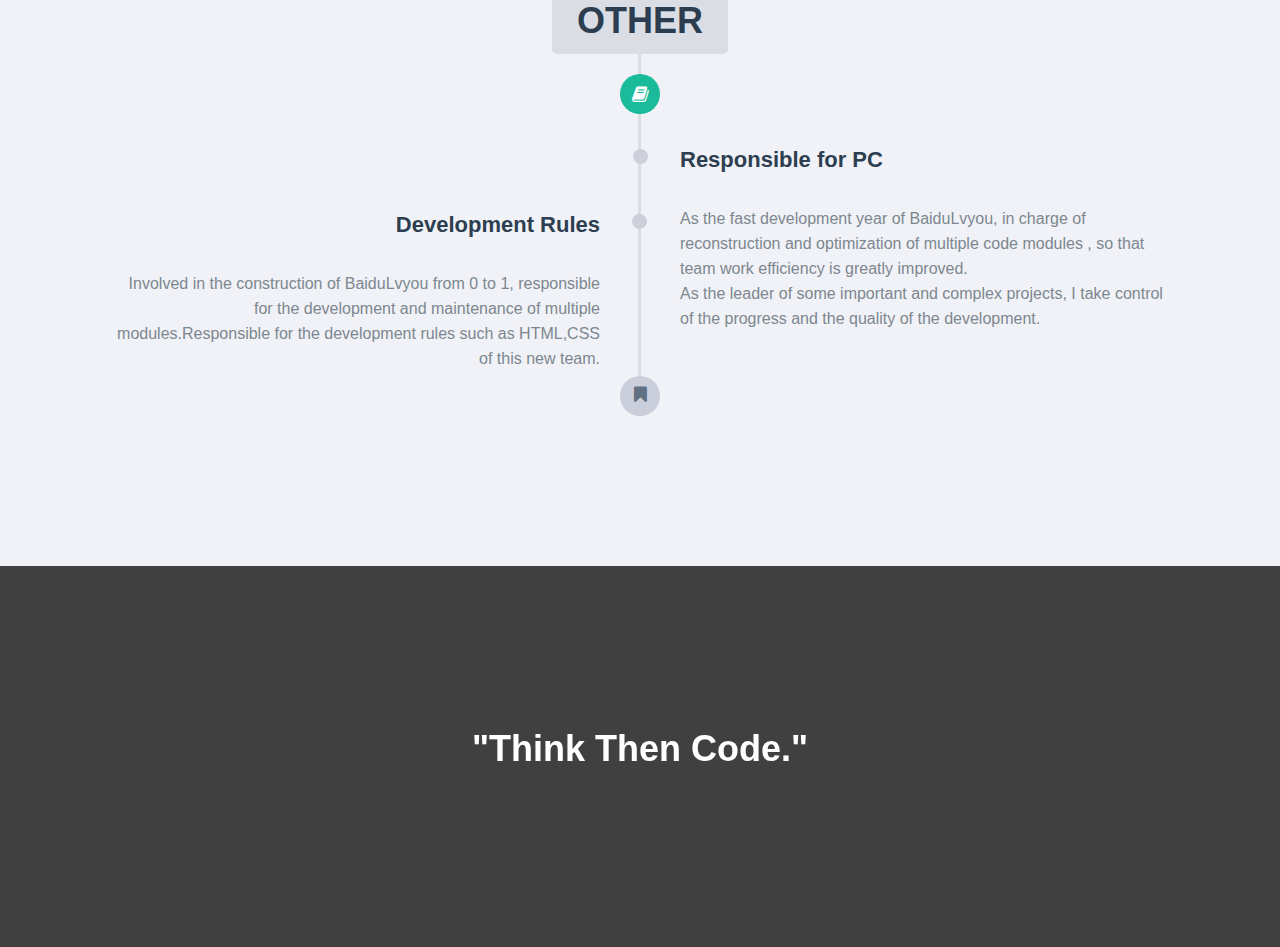
==== commit 6205ca14: "link" ====
--- a/en.html
+++ b/en.html
@@ -89,7 +89,7 @@
 							<p>: Electronic and Information Engineering Huazhong University of Science and Technology</p>
 							<p>: CET4</p>
 						</div><!-- end .info-details -->
-						<a style="background:#82C0AF;" target="_blank" href="./download/chengkun_en.pdf" class="mt-button large btn"><i class="fa-download"></i><span>DOWNLOAD</span></a>
+						<a style="background:#82C0AF" target="_blank" href="./download/chengkun_en.pdf" class="mt-button large btn"><i class="fa-download"></i><span>DOWNLOAD</span></a>
 					</div> <!-- end .about-info -->
 				</div> <!-- end .col-md-4 -->
 				<div class="col-md-8">
